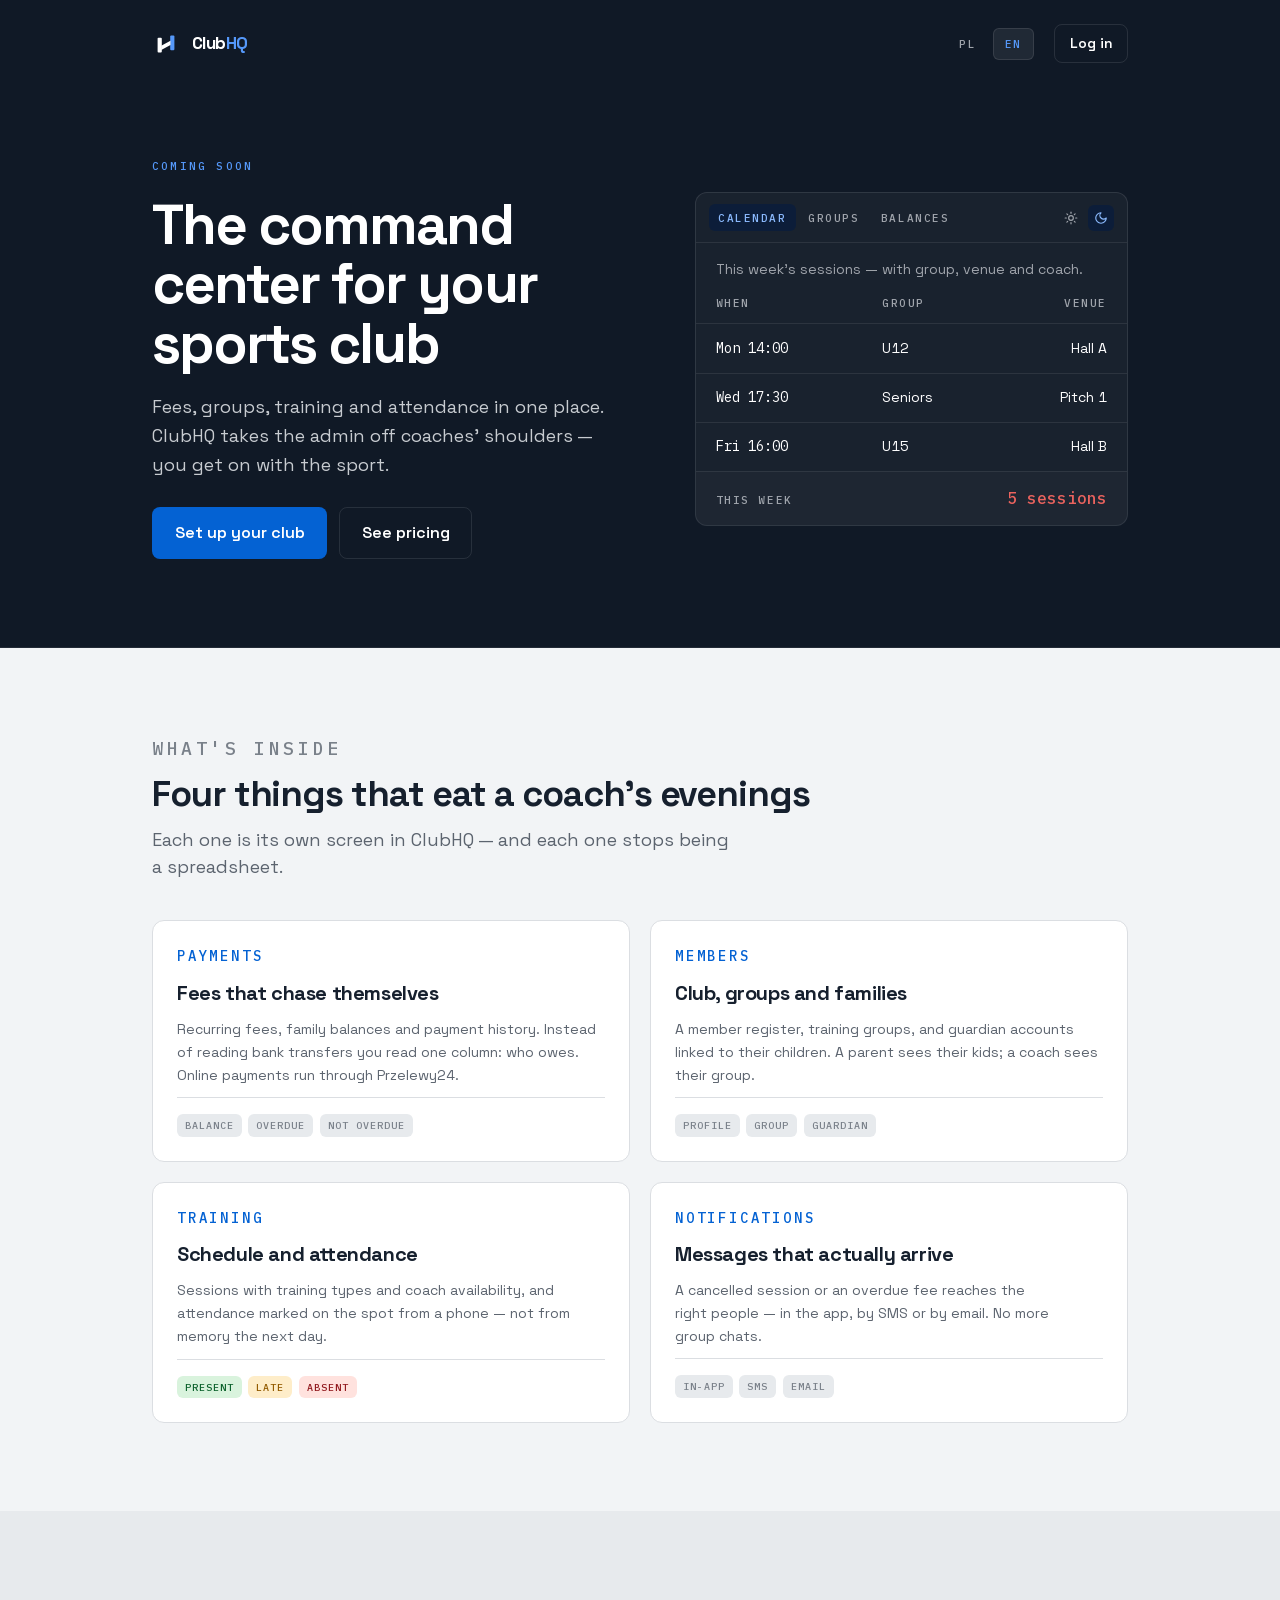
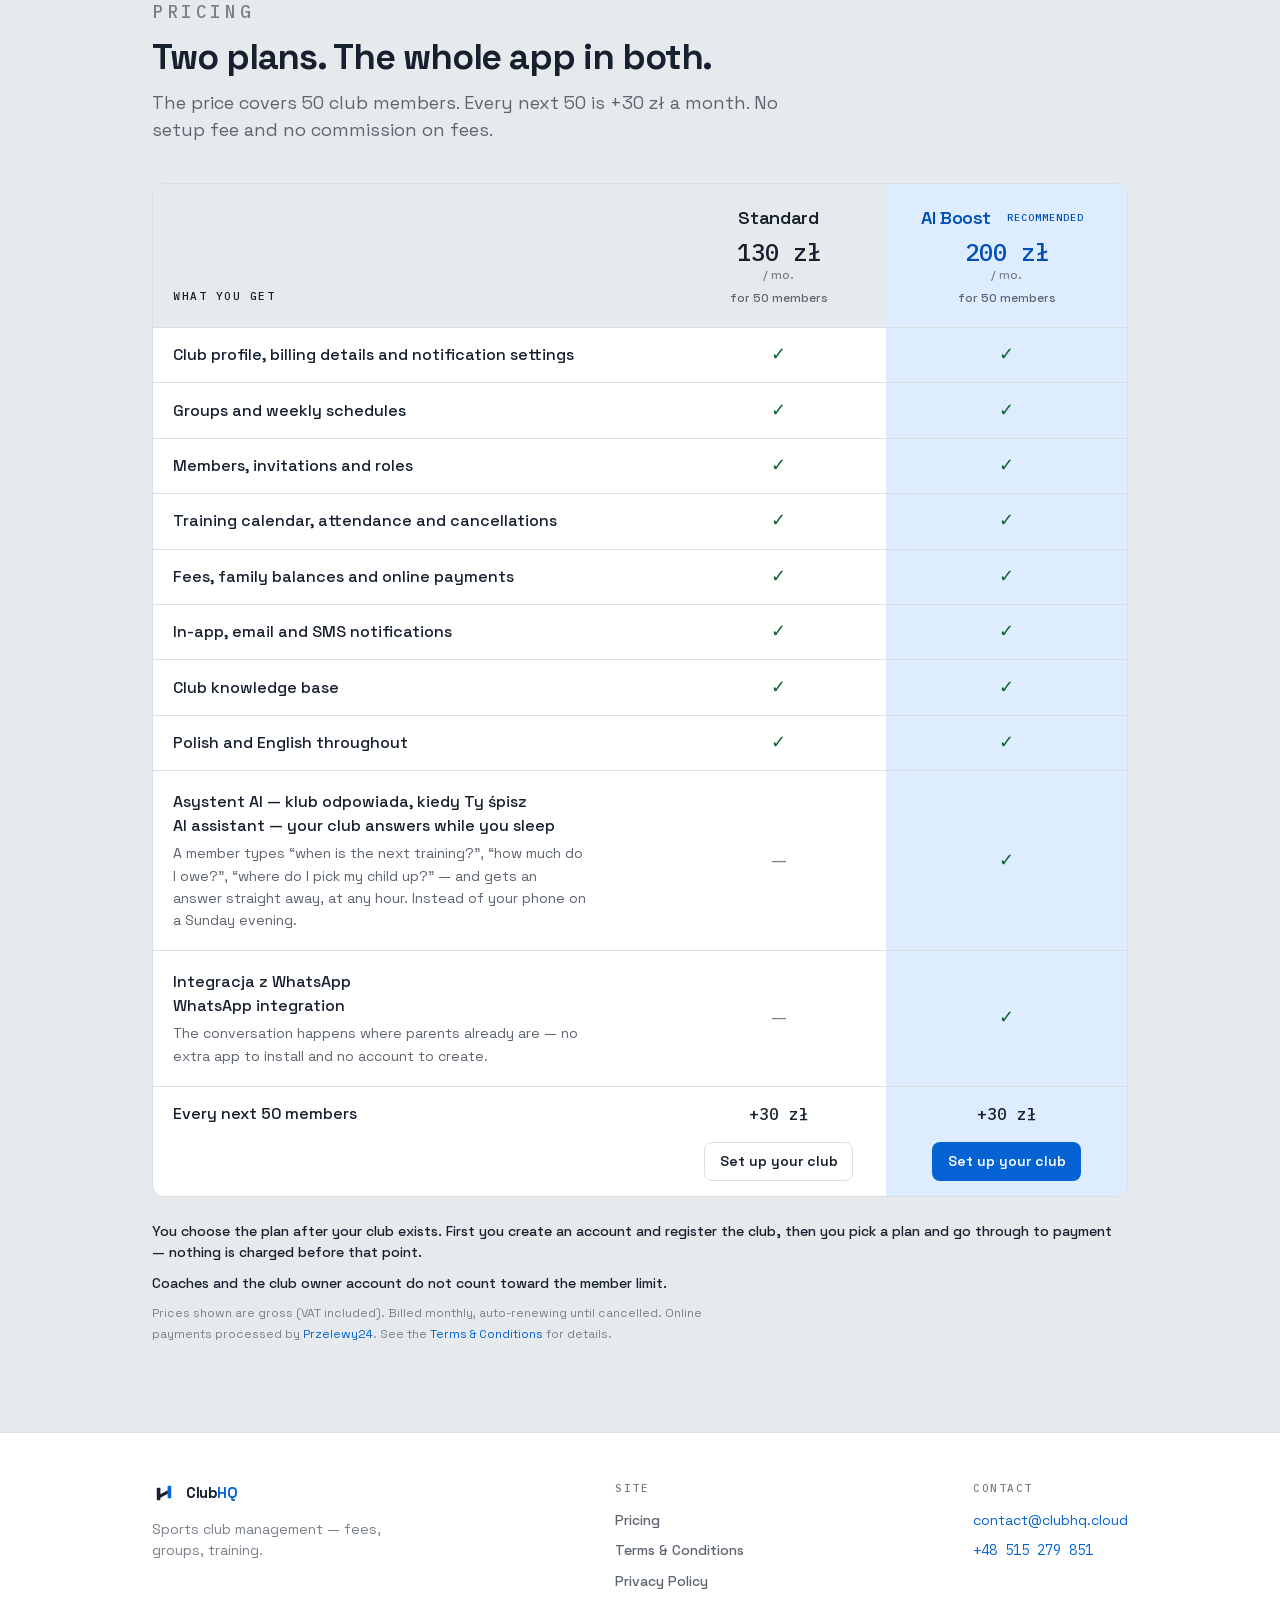
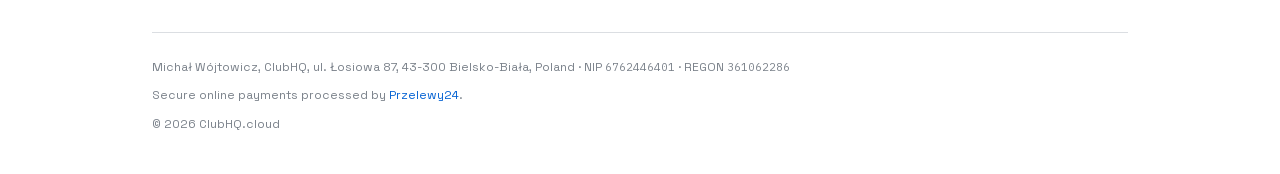
==== index.html @ 78bfb2a9 "Production release #2" ====
<!DOCTYPE html>
<html lang="pl">
<head>
    <meta charset="UTF-8">
    <meta name="viewport" content="width=device-width, initial-scale=1.0">
    <title>ClubHQ.cloud - Zarządzanie Klubem Sportowym | Sports Club Management</title>
    <meta name="description" content="Nowoczesna aplikacja do zarządzania klubem sportowym. Usprawnij komunikację, płatności i treningi w swoim klubie. Modern sports club management app.">
    <meta name="keywords" content="klub sportowy, zarządzanie, aplikacja dla klubów, sports club management, academy app, ClubHQ">
    <meta name="theme-color" content="#1a1d29">
    <link rel="icon" href="favicon.ico" type="image/x-icon">
    <link rel="preload" href="fonts/space-grotesk-300-700-latin.woff2" as="font" type="font/woff2" crossorigin>
    <link rel="preload" href="fonts/ibm-plex-mono-500-latin.woff2" as="font" type="font/woff2" crossorigin>
    <link rel="stylesheet" href="style.css">
    <script src="script.js" defer></script>
</head>
<body class="lang-pl">

    <!-- ===================== HERO (the one ink panel) ===================== -->
    <section class="hero">
        <div class="container">

            <div class="topbar">
                <a href="index.html" class="lockup tone-dark">
                    <svg viewBox="0 0 100 100" role="img" aria-label="ClubHQ">
                        <rect x="20" y="28" width="15" height="52" rx="3.5" fill="currentColor"/>
                        <rect x="65" y="20" width="15" height="52" rx="3.5" fill="var(--chq-mark-accent)"/>
                        <path d="M33 56.1 L66 38.5 L66 53.5 L33 71.1 Z" fill="currentColor"/>
                    </svg>
                    <span class="lockup-word">Club<span>HQ</span></span>
                </a>

                <div class="topbar-actions">
                    <div class="lang-switch">
                        <button type="button" class="lang-btn" id="btn-pl" aria-pressed="true">PL</button>
                        <button type="button" class="lang-btn" id="btn-en" aria-pressed="false">EN</button>
                    </div>

                    <a href="https://app.clubhq.cloud" class="btn btn-sm btn-ghost-dark" lang="pl">Zaloguj się</a>
                    <a href="https://app.clubhq.cloud" class="btn btn-sm btn-ghost-dark" lang="en">Log in</a>
                </div>
            </div>

            <div class="hero-grid">
                <div class="hero-copy">
                    <p class="eyebrow rise rise-1" lang="pl">Wkrótce dostępna</p>
                    <p class="eyebrow rise rise-1" lang="en">Coming soon</p>

                    <h1 class="rise rise-1" lang="pl">Centrum dowodzenia Twoim klubem sportowym</h1>
                    <h1 class="rise rise-1" lang="en">The command center for your sports club</h1>

                    <p class="lede rise rise-2" lang="pl">Składki, grupy, treningi i obecność w jednym miejscu. ClubHQ zdejmuje administrację z barków trenerów — Ty zajmujesz się sportem.</p>
                    <p class="lede rise rise-2" lang="en">Fees, groups, training and attendance in one place. ClubHQ takes the admin off coaches' shoulders — you get on with the sport.</p>

                    <div class="hero-actions rise rise-3">
                        <a href="https://app.clubhq.cloud" class="btn btn-primary" lang="pl">Załóż klub za darmo</a>
                        <a href="https://app.clubhq.cloud" class="btn btn-primary" lang="en">Set up your club</a>
                        <a href="#pricing" class="btn btn-ghost-dark" lang="pl">Zobacz cennik</a>
                        <a href="#pricing" class="btn btn-ghost-dark" lang="en">See pricing</a>
                    </div>
                </div>

                <div class="preview rise rise-3" id="preview" data-preview-theme="dark">
                    <div class="preview-head">
                        <div class="preview-tabs" role="tablist" id="preview-tabs">
                            <button type="button" role="tab" id="tab-calendar"
                                    aria-controls="panel-calendar" aria-selected="true">
                                <span lang="pl">Kalendarz</span><span lang="en">Calendar</span>
                            </button>
                            <button type="button" role="tab" id="tab-groups"
                                    aria-controls="panel-groups" aria-selected="false" tabindex="-1">
                                <span lang="pl">Grupy</span><span lang="en">Groups</span>
                            </button>
                            <button type="button" role="tab" id="tab-balances"
                                    aria-controls="panel-balances" aria-selected="false" tabindex="-1">
                                <span lang="pl">Salda</span><span lang="en">Balances</span>
                            </button>
                        </div>

                        <div class="preview-theme" role="group" id="preview-theme">
                            <button type="button" data-preview-set="light" aria-pressed="false"
                                    data-label-pl="Motyw jasny" data-label-en="Bright theme">
                                <svg viewBox="0 0 24 24" fill="none" stroke="currentColor" stroke-width="2"
                                     stroke-linecap="round" stroke-linejoin="round" aria-hidden="true">
                                    <circle cx="12" cy="12" r="4"/>
                                    <path d="M12 2v2"/><path d="M12 20v2"/>
                                    <path d="M2 12h2"/><path d="M20 12h2"/>
                                    <path d="m4.93 4.93 1.41 1.41"/><path d="m17.66 17.66 1.41 1.41"/>
                                    <path d="m6.34 17.66-1.41 1.41"/><path d="m19.07 4.93-1.41 1.41"/>
                                </svg>
                            </button>
                            <button type="button" data-preview-set="dark" aria-pressed="true"
                                    data-label-pl="Motyw ciemny" data-label-en="Dark theme">
                                <svg viewBox="0 0 24 24" fill="none" stroke="currentColor" stroke-width="2"
                                     stroke-linecap="round" stroke-linejoin="round" aria-hidden="true">
                                    <path d="M12 3a6 6 0 0 0 9 9 9 9 0 1 1-9-9Z"/>
                                </svg>
                            </button>
                        </div>
                    </div>

                    <!-- 1 — Calendar -->
                    <div class="preview-panel" role="tabpanel" id="panel-calendar" aria-labelledby="tab-calendar">
                        <p class="preview-note" lang="pl">Treningi w tym tygodniu — z grupą, salą i prowadzącym.</p>
                        <p class="preview-note" lang="en">This week's sessions — with group, venue and coach.</p>

                        <div class="preview-scroll">
                            <table>
                                <thead>
                                    <tr>
                                        <th class="col-label" lang="pl">Termin</th>
                                        <th class="col-label" lang="en">When</th>
                                        <th class="col-label" lang="pl">Grupa</th>
                                        <th class="col-label" lang="en">Group</th>
                                        <th class="col-label num" lang="pl">Miejsce</th>
                                        <th class="col-label num" lang="en">Venue</th>
                                    </tr>
                                </thead>
                                <tbody>
                                    <tr>
                                        <td class="data-num" lang="pl">pon 14:00</td>
                                        <td class="data-num" lang="en">Mon 14:00</td>
                                        <td>U12</td>
                                        <td class="num" lang="pl">Hala A</td>
                                        <td class="num" lang="en">Hall A</td>
                                    </tr>
                                    <tr>
                                        <td class="data-num" lang="pl">śr 17:30</td>
                                        <td class="data-num" lang="en">Wed 17:30</td>
                                        <td lang="pl">Seniorzy</td>
                                        <td lang="en">Seniors</td>
                                        <td class="num" lang="pl">Boisko 1</td>
                                        <td class="num" lang="en">Pitch 1</td>
                                    </tr>
                                    <tr>
                                        <td class="data-num" lang="pl">pt 16:00</td>
                                        <td class="data-num" lang="en">Fri 16:00</td>
                                        <td>U15</td>
                                        <td class="num" lang="pl">Hala B</td>
                                        <td class="num" lang="en">Hall B</td>
                                    </tr>
                                </tbody>
                            </table>
                        </div>

                        <div class="preview-foot">
                            <span class="col-label" lang="pl">W tym tygodniu</span>
                            <span class="col-label" lang="en">This week</span>
                            <span class="total data-num" lang="pl">5 treningów</span>
                            <span class="total data-num" lang="en">5 sessions</span>
                        </div>
                    </div>

                    <!-- 2 — Group confirmations -->
                    <div class="preview-panel" role="tabpanel" id="panel-groups" aria-labelledby="tab-groups" hidden>
                        <p class="preview-note" lang="pl">Kto potwierdził obecność na najbliższym treningu U12.</p>
                        <p class="preview-note" lang="en">Who has confirmed for the next U12 session.</p>

                        <div class="preview-scroll">
                            <table>
                                <thead>
                                    <tr>
                                        <th class="col-label" lang="pl">Członek</th>
                                        <th class="col-label" lang="en">Member</th>
                                        <th class="col-label" lang="pl">Grupa</th>
                                        <th class="col-label" lang="en">Group</th>
                                        <th class="col-label num" lang="pl">Obecność</th>
                                        <th class="col-label num" lang="en">Attending</th>
                                    </tr>
                                </thead>
                                <tbody>
                                    <tr>
                                        <td><span class="person"><span class="avatar" aria-hidden="true">MZ</span>Maja Zielińska</span></td>
                                        <td>U12</td>
                                        <td class="num">
                                            <span class="chip chip-paid" lang="pl">Potwierdzone</span>
                                            <span class="chip chip-paid" lang="en">Confirmed</span>
                                        </td>
                                    </tr>
                                    <tr>
                                        <td><span class="person"><span class="avatar" aria-hidden="true">PK</span>Piotr Kowalski</span></td>
                                        <td>U12</td>
                                        <td class="num">
                                            <span class="chip chip-paid" lang="pl">Potwierdzone</span>
                                            <span class="chip chip-paid" lang="en">Confirmed</span>
                                        </td>
                                    </tr>
                                    <tr>
                                        <td><span class="person"><span class="avatar" aria-hidden="true">TL</span>Tomasz Lewandowski</span></td>
                                        <td>U12</td>
                                        <td class="num">
                                            <span class="chip chip-due" lang="pl">Czeka</span>
                                            <span class="chip chip-due" lang="en">Pending</span>
                                        </td>
                                    </tr>
                                </tbody>
                            </table>
                        </div>

                        <div class="preview-foot">
                            <span class="col-label" lang="pl">Potwierdzeni</span>
                            <span class="col-label" lang="en">Confirmed</span>
                            <span class="total data-num" lang="pl">12 z 14</span>
                            <span class="total data-num" lang="en">12 of 14</span>
                        </div>
                    </div>

                    <!-- 3 — Balances -->
                    <div class="preview-panel" role="tabpanel" id="panel-balances" aria-labelledby="tab-balances" hidden>
                        <p class="preview-note" lang="pl">Kto i ile zalega — jedna kolumna zamiast historii przelewów.</p>
                        <p class="preview-note" lang="en">Who owes what — one column instead of a bank statement.</p>

                        <div class="preview-scroll">
                            <table>
                                <thead>
                                    <tr>
                                        <th class="col-label" lang="pl">Członek</th>
                                        <th class="col-label" lang="en">Member</th>
                                        <th class="col-label num" lang="pl">Saldo</th>
                                        <th class="col-label num" lang="en">Balance</th>
                                        <th class="col-label num" lang="pl">Status</th>
                                        <th class="col-label num" lang="en">Status</th>
                                    </tr>
                                </thead>
                                <tbody>
                                    <tr>
                                        <td><span class="person"><span class="avatar" aria-hidden="true">MZ</span>Maja Zielińska</span></td>
                                        <td class="num data-num amt-overdue">-60.00 PLN</td>
                                        <td class="num">
                                            <span class="chip chip-overdue" lang="pl">Zaległe <time data-day-offset="-14"></time></span>
                                            <span class="chip chip-overdue" lang="en">Overdue <time data-day-offset="-14"></time></span>
                                        </td>
                                    </tr>
                                    <tr>
                                        <td><span class="person"><span class="avatar" aria-hidden="true">PK</span>Piotr Kowalski</span></td>
                                        <td class="num data-num amt-zero">0.00 PLN</td>
                                        <td class="num">
                                            <span class="chip chip-paid" lang="pl">Opłacone</span>
                                            <span class="chip chip-paid" lang="en">Paid</span>
                                        </td>
                                    </tr>
                                    <tr>
                                        <td><span class="person"><span class="avatar" aria-hidden="true">TL</span>Tomasz Lewandowski</span></td>
                                        <td class="num data-num amt-due">-150.00 PLN</td>
                                        <td class="num">
                                            <span class="chip chip-due" lang="pl">Termin <time data-day-offset="0"></time></span>
                                            <span class="chip chip-due" lang="en">Due <time data-day-offset="0"></time></span>
                                        </td>
                                    </tr>
                                </tbody>
                            </table>
                        </div>

                        <div class="preview-foot">
                            <span class="col-label" lang="pl">Suma zaległości</span>
                            <span class="col-label" lang="en">Total outstanding</span>
                            <span class="total data-num">-210.00 PLN</span>
                        </div>
                    </div>
                </div>
            </div>

        </div>
    </section>

    <main>
        <!-- ===================== FEATURES ===================== -->
        <section class="section" id="features">
            <div class="container">
                <div class="section-head">
                    <p class="eyebrow" lang="pl">Co jest w środku</p>
                    <p class="eyebrow" lang="en">What's inside</p>
                    <h2 lang="pl">Cztery rzeczy, na które trenerzy tracą wieczory</h2>
                    <h2 lang="en">Four things that eat a coach's evenings</h2>
                    <p lang="pl">Każda z nich jest w ClubHQ osobnym ekranem — i każda przestaje być arkuszem kalkulacyjnym.</p>
                    <p lang="en">Each one is its own screen in ClubHQ — and each one stops being a spreadsheet.</p>
                </div>

                <div class="card-grid">
                    <div class="card">
                        <p class="eyebrow" lang="pl">Płatności</p>
                        <p class="eyebrow" lang="en">Payments</p>
                        <h3 lang="pl">Składki, które same się pilnują</h3>
                        <h3 lang="en">Fees that chase themselves</h3>
                        <p lang="pl">Cykliczne składki, salda rodzin i historia wpłat. Zamiast przeglądać przelewy, patrzysz na jedną kolumnę: kto zalega. Płatności online obsługuje Przelewy24.</p>
                        <p lang="en">Recurring fees, family balances and payment history. Instead of reading bank transfers you read one column: who owes. Online payments run through Przelewy24.</p>
                        <div class="card-fields">
                            <span class="field" lang="pl">Saldo</span><span class="field" lang="en">Balance</span>
                            <span class="field" lang="pl">Zaległe</span><span class="field" lang="en">Overdue</span>
                            <span class="field" lang="pl">Bieżące</span><span class="field" lang="en">Not overdue</span>
                        </div>
                    </div>

                    <div class="card">
                        <p class="eyebrow" lang="pl">Członkowie</p>
                        <p class="eyebrow" lang="en">Members</p>
                        <h3 lang="pl">Klub, grupy i rodziny</h3>
                        <h3 lang="en">Club, groups and families</h3>
                        <p lang="pl">Kartoteka członków, grupy treningowe i konta opiekunów powiązane z dziećmi. Rodzic widzi swoje dzieci, trener widzi swoją grupę.</p>
                        <p lang="en">A member register, training groups, and guardian accounts linked to their children. A parent sees their kids; a coach sees their group.</p>
                        <div class="card-fields">
                            <span class="field" lang="pl">Profil</span><span class="field" lang="en">Profile</span>
                            <span class="field" lang="pl">Grupa</span><span class="field" lang="en">Group</span>
                            <span class="field" lang="pl">Opiekun</span><span class="field" lang="en">Guardian</span>
                        </div>
                    </div>

                    <div class="card">
                        <p class="eyebrow" lang="pl">Treningi</p>
                        <p class="eyebrow" lang="en">Training</p>
                        <h3 lang="pl">Terminarz i obecność</h3>
                        <h3 lang="en">Schedule and attendance</h3>
                        <p lang="pl">Treningi z typami zajęć i dostępnością trenerów, a obecność odbijasz na miejscu, z telefonu — nie z pamięci następnego dnia.</p>
                        <p lang="en">Sessions with training types and coach availability, and attendance marked on the spot from a phone — not from memory the next day.</p>
                        <div class="card-fields">
                            <span class="chip chip-success" lang="pl">Obecny</span><span class="chip chip-success" lang="en">Present</span>
                            <span class="chip chip-warning" lang="pl">Spóźniony</span><span class="chip chip-warning" lang="en">Late</span>
                            <span class="chip chip-danger" lang="pl">Nieobecny</span><span class="chip chip-danger" lang="en">Absent</span>
                        </div>
                    </div>

                    <div class="card">
                        <p class="eyebrow" lang="pl">Powiadomienia</p>
                        <p class="eyebrow" lang="en">Notifications</p>
                        <h3 lang="pl">Wiadomości, które docierają</h3>
                        <h3 lang="en">Messages that actually arrive</h3>
                        <p lang="pl">Odwołany trening albo zaległa składka trafia do właściwych osób — w aplikacji, SMS-em lub e-mailem. Bez grup na komunikatorach.</p>
                        <p lang="en">A cancelled session or an overdue fee reaches the right people — in the app, by SMS or by email. No more group chats.</p>
                        <div class="card-fields">
                            <span class="field" lang="pl">Aplikacja</span><span class="field" lang="en">In-app</span>
                            <span class="field">SMS</span>
                            <span class="field" lang="pl">E-mail</span><span class="field" lang="en">Email</span>
                        </div>
                    </div>
                </div>
            </div>
        </section>

        <!-- ===================== PRICING ===================== -->
        <section class="section section-inset" id="pricing">
            <div class="container">
                <div class="section-head">
                    <p class="eyebrow" lang="pl">Cennik</p>
                    <p class="eyebrow" lang="en">Pricing</p>
                    <h2 lang="pl">Dwa plany. Komplet funkcji w obu.</h2>
                    <h2 lang="en">Two plans. The whole app in both.</h2>
                    <p lang="pl">Cena obejmuje 50 członków klubu. Każde kolejne 50 to +30 zł miesięcznie. Bez opłat wdrożeniowych i bez prowizji od składek.</p>
                    <p lang="en">The price covers 50 club members. Every next 50 is +30 zł a month. No setup fee and no commission on fees.</p>
                </div>

                <div class="price-wrap">
                    <div class="price-scroll">
                        <table class="plan-table">
                            <caption class="sr-only">
                                <span lang="pl">Porównanie planów Standard i AI Boost</span>
                                <span lang="en">Comparison of the Standard and AI Boost plans</span>
                            </caption>
                            <thead>
                                <tr>
                                    <th scope="col">
                                        <span class="col-label" lang="pl">Co dostajesz</span>
                                        <span class="col-label" lang="en">What you get</span>
                                    </th>
                                    <th scope="col" class="plan-col">
                                        <span class="plan-name">Standard</span>
                                        <span class="amount data-num">130 zł</span>
                                        <span class="per" lang="pl">/ mies.</span>
                                        <span class="per" lang="en">/ mo.</span>
                                        <span class="plan-for" lang="pl">za 50 członków</span>
                                        <span class="plan-for" lang="en">for 50 members</span>
                                    </th>
                                    <th scope="col" class="plan-col featured">
                                        <span class="plan-name">AI Boost
                                            <span class="chip chip-accent" lang="pl">Polecany</span>
                                            <span class="chip chip-accent" lang="en">Recommended</span>
                                        </span>
                                        <span class="amount data-num">200 zł</span>
                                        <span class="per" lang="pl">/ mies.</span>
                                        <span class="per" lang="en">/ mo.</span>
                                        <span class="plan-for" lang="pl">za 50 członków</span>
                                        <span class="plan-for" lang="en">for 50 members</span>
                                    </th>
                                </tr>
                            </thead>

                            <tbody>
                                <tr>
                                    <th scope="row" lang="pl">Profil klubu, dane do rozliczeń i powiadomienia</th>
                                    <th scope="row" lang="en">Club profile, billing details and notification settings</th>
                                    <td class="mark"><span class="tick" aria-hidden="true">✓</span><span class="sr-only" lang="pl">W planie Standard</span><span class="sr-only" lang="en">In Standard</span></td>
                                    <td class="mark featured"><span class="tick" aria-hidden="true">✓</span><span class="sr-only" lang="pl">W planie AI Boost</span><span class="sr-only" lang="en">In AI Boost</span></td>
                                </tr>
                                <tr>
                                    <th scope="row" lang="pl">Grupy i tygodniowy harmonogram</th>
                                    <th scope="row" lang="en">Groups and weekly schedules</th>
                                    <td class="mark"><span class="tick" aria-hidden="true">✓</span><span class="sr-only" lang="pl">W planie Standard</span><span class="sr-only" lang="en">In Standard</span></td>
                                    <td class="mark featured"><span class="tick" aria-hidden="true">✓</span><span class="sr-only" lang="pl">W planie AI Boost</span><span class="sr-only" lang="en">In AI Boost</span></td>
                                </tr>
                                <tr>
                                    <th scope="row" lang="pl">Członkowie, zaproszenia i role</th>
                                    <th scope="row" lang="en">Members, invitations and roles</th>
                                    <td class="mark"><span class="tick" aria-hidden="true">✓</span><span class="sr-only" lang="pl">W planie Standard</span><span class="sr-only" lang="en">In Standard</span></td>
                                    <td class="mark featured"><span class="tick" aria-hidden="true">✓</span><span class="sr-only" lang="pl">W planie AI Boost</span><span class="sr-only" lang="en">In AI Boost</span></td>
                                </tr>
                                <tr>
                                    <th scope="row" lang="pl">Kalendarz treningów, obecności i odwołania</th>
                                    <th scope="row" lang="en">Training calendar, attendance and cancellations</th>
                                    <td class="mark"><span class="tick" aria-hidden="true">✓</span><span class="sr-only" lang="pl">W planie Standard</span><span class="sr-only" lang="en">In Standard</span></td>
                                    <td class="mark featured"><span class="tick" aria-hidden="true">✓</span><span class="sr-only" lang="pl">W planie AI Boost</span><span class="sr-only" lang="en">In AI Boost</span></td>
                                </tr>
                                <tr>
                                    <th scope="row" lang="pl">Składki, salda rodzin i płatności online</th>
                                    <th scope="row" lang="en">Fees, family balances and online payments</th>
                                    <td class="mark"><span class="tick" aria-hidden="true">✓</span><span class="sr-only" lang="pl">W planie Standard</span><span class="sr-only" lang="en">In Standard</span></td>
                                    <td class="mark featured"><span class="tick" aria-hidden="true">✓</span><span class="sr-only" lang="pl">W planie AI Boost</span><span class="sr-only" lang="en">In AI Boost</span></td>
                                </tr>
                                <tr>
                                    <th scope="row" lang="pl">Powiadomienia w aplikacji, e-mailem i SMS-em</th>
                                    <th scope="row" lang="en">In-app, email and SMS notifications</th>
                                    <td class="mark"><span class="tick" aria-hidden="true">✓</span><span class="sr-only" lang="pl">W planie Standard</span><span class="sr-only" lang="en">In Standard</span></td>
                                    <td class="mark featured"><span class="tick" aria-hidden="true">✓</span><span class="sr-only" lang="pl">W planie AI Boost</span><span class="sr-only" lang="en">In AI Boost</span></td>
                                </tr>
                                <tr>
                                    <th scope="row" lang="pl">Baza wiedzy klubu</th>
                                    <th scope="row" lang="en">Club knowledge base</th>
                                    <td class="mark"><span class="tick" aria-hidden="true">✓</span><span class="sr-only" lang="pl">W planie Standard</span><span class="sr-only" lang="en">In Standard</span></td>
                                    <td class="mark featured"><span class="tick" aria-hidden="true">✓</span><span class="sr-only" lang="pl">W planie AI Boost</span><span class="sr-only" lang="en">In AI Boost</span></td>
                                </tr>
                                <tr>
                                    <th scope="row" lang="pl">Aplikacja po polsku i po angielsku</th>
                                    <th scope="row" lang="en">Polish and English throughout</th>
                                    <td class="mark"><span class="tick" aria-hidden="true">✓</span><span class="sr-only" lang="pl">W planie Standard</span><span class="sr-only" lang="en">In Standard</span></td>
                                    <td class="mark featured"><span class="tick" aria-hidden="true">✓</span><span class="sr-only" lang="pl">W planie AI Boost</span><span class="sr-only" lang="en">In AI Boost</span></td>
                                </tr>

                                <tr class="row-new">
                                    <th scope="row">
                                        <span lang="pl">Asystent AI — klub odpowiada, kiedy Ty śpisz
                                            <span class="row-note" lang="pl">Członek pisze na czacie „kiedy następny trening?”, „ile zalegam?”, „gdzie odbieram dziecko?” — i dostaje odpowiedź od razu, o każdej porze. Zamiast Twojego telefonu w niedzielę wieczorem.</span>
                                        </span>
                                        <span lang="en">AI assistant — your club answers while you sleep
                                            <span class="row-note" lang="en">A member types “when is the next training?”, “how much do I owe?”, “where do I pick my child up?” — and gets an answer straight away, at any hour. Instead of your phone on a Sunday evening.</span>
                                        </span>
                                    </th>
                                    <td class="mark"><span class="dash" aria-hidden="true">—</span><span class="sr-only" lang="pl">Niedostępne w planie Standard</span><span class="sr-only" lang="en">Not in Standard</span></td>
                                    <td class="mark featured"><span class="tick" aria-hidden="true">✓</span><span class="sr-only" lang="pl">W planie AI Boost</span><span class="sr-only" lang="en">In AI Boost</span></td>
                                </tr>
                                <tr class="row-new">
                                    <th scope="row">
                                        <span lang="pl">Integracja z WhatsApp
                                            <span class="row-note" lang="pl">Rozmowa toczy się tam, gdzie rodzice już piszą — nie trzeba instalować kolejnej aplikacji ani zakładać konta.</span>
                                        </span>
                                        <span lang="en">WhatsApp integration
                                            <span class="row-note" lang="en">The conversation happens where parents already are — no extra app to install and no account to create.</span>
                                        </span>
                                    </th>
                                    <td class="mark"><span class="dash" aria-hidden="true">—</span><span class="sr-only" lang="pl">Niedostępne w planie Standard</span><span class="sr-only" lang="en">Not in Standard</span></td>
                                    <td class="mark featured"><span class="tick" aria-hidden="true">✓</span><span class="sr-only" lang="pl">W planie AI Boost</span><span class="sr-only" lang="en">In AI Boost</span></td>
                                </tr>
                            </tbody>

                            <tfoot>
                                <tr>
                                    <th scope="row" lang="pl">Każde kolejne 50 członków</th>
                                    <th scope="row" lang="en">Every next 50 members</th>
                                    <td class="mark"><span class="amount data-num">+30 zł</span></td>
                                    <td class="mark featured"><span class="amount data-num">+30 zł</span></td>
                                </tr>
                                <tr class="cta-row">
                                    <th scope="row"></th>
                                    <td class="mark">
                                        <a href="https://app.clubhq.cloud" class="btn btn-sm btn-ghost" lang="pl">Załóż klub</a>
                                        <a href="https://app.clubhq.cloud" class="btn btn-sm btn-ghost" lang="en">Set up your club</a>
                                    </td>
                                    <td class="mark featured">
                                        <a href="https://app.clubhq.cloud" class="btn btn-sm btn-primary" lang="pl">Załóż klub</a>
                                        <a href="https://app.clubhq.cloud" class="btn btn-sm btn-primary" lang="en">Set up your club</a>
                                    </td>
                                </tr>
                            </tfoot>
                        </table>
                    </div>
                </div>

                <div class="price-notes">
                    <p class="note" lang="pl">Plan wybierasz po założeniu klubu. Najpierw zakładasz konto i rejestrujesz klub, a dopiero potem wskazujesz plan i przechodzisz do płatności — do tego momentu nic nie płacisz.</p>
                    <p class="note" lang="en">You choose the plan after your club exists. First you create an account and register the club, then you pick a plan and go through to payment — nothing is charged before that point.</p>
                    <p class="note" lang="pl">Trenerzy oraz konto właściciela klubu nie wliczają się do limitu członków.</p>
                    <p class="note" lang="en">Coaches and the club owner account do not count toward the member limit.</p>
                    <p class="fine" lang="pl">Podane ceny są cenami brutto (zawierają VAT). Płatność miesięczna, rozliczana automatycznie do momentu rezygnacji. Płatności online obsługuje <a href="https://www.przelewy24.pl" target="_blank" rel="noopener">Przelewy24</a>. Szczegóły w <a href="regulamin.html">Regulaminie</a>.</p>
                    <p class="fine" lang="en">Prices shown are gross (VAT included). Billed monthly, auto-renewing until cancelled. Online payments processed by <a href="https://www.przelewy24.pl" target="_blank" rel="noopener">Przelewy24</a>. See the <a href="terms-and-conditions.html">Terms &amp; Conditions</a> for details.</p>
                </div>
            </div>
        </section>

    </main>

    <!-- ===================== FOOTER ===================== -->
    <footer>
        <div class="container">
            <div class="footer-grid">
                <div class="footer-brand">
                    <span class="lockup tone-auto">
                        <svg viewBox="0 0 100 100" role="img" aria-label="ClubHQ">
                            <rect x="20" y="28" width="15" height="52" rx="3.5" fill="currentColor"/>
                            <rect x="65" y="20" width="15" height="52" rx="3.5" fill="var(--chq-mark-accent)"/>
                            <path d="M33 56.1 L66 38.5 L66 53.5 L33 71.1 Z" fill="currentColor"/>
                        </svg>
                        <span class="lockup-word">Club<span>HQ</span></span>
                    </span>
                    <p class="footer-tagline" lang="pl">Zarządzanie klubem sportowym — składki, grupy, treningi.</p>
                    <p class="footer-tagline" lang="en">Sports club management — fees, groups, training.</p>
                </div>

                <nav class="footer-nav">
                    <p class="col-label" lang="pl">Serwis</p>
                    <p class="col-label" lang="en">Site</p>
                    <a href="#pricing" lang="pl">Cennik</a>
                    <a href="#pricing" lang="en">Pricing</a>
                    <a href="regulamin.html" lang="pl">Regulamin</a>
                    <a href="terms-and-conditions.html" lang="en">Terms &amp; Conditions</a>
                    <a href="polityka-prywatnosci.html" lang="pl">Polityka Prywatności</a>
                    <a href="privacy-policy.html" lang="en">Privacy Policy</a>
                </nav>

                <div class="footer-contact">
                    <p class="col-label" lang="pl">Kontakt</p>
                    <p class="col-label" lang="en">Contact</p>
                    <a href="mailto:kontakt@clubhq.cloud" lang="pl">kontakt@clubhq.cloud</a>
                    <a href="mailto:contact@clubhq.cloud" lang="en">contact@clubhq.cloud</a>
                    <a class="data-num" href="tel:+48515279851">+48 515 279 851</a>
                </div>
            </div>

            <div class="footer-legal">
                <p lang="pl">Michał Wójtowicz, ClubHQ, ul. Łosiowa 87, 43-300 Bielsko-Biała &middot; NIP <span class="data-num">6762446401</span> &middot; REGON <span class="data-num">361062286</span></p>
                <p lang="en">Michał Wójtowicz, ClubHQ, ul. Łosiowa 87, 43-300 Bielsko-Biała, Poland &middot; NIP <span class="data-num">6762446401</span> &middot; REGON <span class="data-num">361062286</span></p>
                <p lang="pl">Bezpieczne płatności online obsługuje <a href="https://www.przelewy24.pl" target="_blank" rel="noopener">Przelewy24</a>.</p>
                <p lang="en">Secure online payments processed by <a href="https://www.przelewy24.pl" target="_blank" rel="noopener">Przelewy24</a>.</p>
                <p>&copy; 2026 ClubHQ.cloud</p>
            </div>
        </div>
    </footer>

</body>
</html>
---- style.css ----
/* ===========================================================================
   ClubHQ.cloud — built on the ClubHQ application's design system.

   Every colour below is copied from the app's own tokens
   (AppFrontend/ds-bundle/tokens/colors.css). Nothing here is invented: the
   accent is the logo's offset stem, the neutrals are the cool hue-258 ramp,
   and the status hues sit in the same lightness/chroma band with only the
   hue changing.

   The system's rule for type is that it splits by what the reader *does*
   with it: Space Grotesk for everything read as language, IBM Plex Mono for
   everything compared — amounts, dates, IDs, phone numbers, column headers.

   Surfaces are flat: a hairline border, rounded-xl, no shadow. Elevation
   (shadow-lg) is reserved for things that overlap.
   =========================================================================== */

/* --- Brand webfonts, self-hosted -------------------------------------------
   Vendored from the app (frontend/src/assets/fonts) so the site has no
   third-party runtime dependency and no FOUT from a cross-origin round trip.
   Both are SIL Open Font License 1.1 — see fonts/OFL-*.txt.

   Subsets: latin + latin-ext. latin-ext is required, not optional: the Polish
   copy needs ą ć ę ł ń ó ś ź ż. */

@font-face {
    font-family: 'Space Grotesk';
    font-style: normal;
    font-weight: 300 700;
    font-display: swap;
    src: url('fonts/space-grotesk-300-700-latin-ext.woff2') format('woff2');
    unicode-range: U+0100-02BA, U+02BD-02C5, U+02C7-02CC, U+02CE-02D7, U+02DD-02FF, U+0304, U+0308, U+0329, U+1D00-1DBF, U+1E00-1E9F, U+1EF2-1EFF, U+2020, U+20A0-20AB, U+20AD-20C0, U+2113, U+2C60-2C7F, U+A720-A7FF;
}
@font-face {
    font-family: 'Space Grotesk';
    font-style: normal;
    font-weight: 300 700;
    font-display: swap;
    src: url('fonts/space-grotesk-300-700-latin.woff2') format('woff2');
    unicode-range: U+0000-00FF, U+0131, U+0152-0153, U+02BB-02BC, U+02C6, U+02DA, U+02DC, U+0304, U+0308, U+0329, U+2000-206F, U+20AC, U+2122, U+2191, U+2193, U+2212, U+2215, U+FEFF, U+FFFD;
}
@font-face {
    font-family: 'IBM Plex Mono';
    font-style: normal;
    font-weight: 400;
    font-display: swap;
    src: url('fonts/ibm-plex-mono-400-latin-ext.woff2') format('woff2');
    unicode-range: U+0100-02BA, U+02BD-02C5, U+02C7-02CC, U+02CE-02D7, U+02DD-02FF, U+0304, U+0308, U+0329, U+1D00-1DBF, U+1E00-1E9F, U+1EF2-1EFF, U+2020, U+20A0-20AB, U+20AD-20C0, U+2113, U+2C60-2C7F, U+A720-A7FF;
}
@font-face {
    font-family: 'IBM Plex Mono';
    font-style: normal;
    font-weight: 400;
    font-display: swap;
    src: url('fonts/ibm-plex-mono-400-latin.woff2') format('woff2');
    unicode-range: U+0000-00FF, U+0131, U+0152-0153, U+02BB-02BC, U+02C6, U+02DA, U+02DC, U+0304, U+0308, U+0329, U+2000-206F, U+20AC, U+2122, U+2191, U+2193, U+2212, U+2215, U+FEFF, U+FFFD;
}
@font-face {
    font-family: 'IBM Plex Mono';
    font-style: normal;
    font-weight: 500;
    font-display: swap;
    src: url('fonts/ibm-plex-mono-500-latin-ext.woff2') format('woff2');
    unicode-range: U+0100-02BA, U+02BD-02C5, U+02C7-02CC, U+02CE-02D7, U+02DD-02FF, U+0304, U+0308, U+0329, U+1D00-1DBF, U+1E00-1E9F, U+1EF2-1EFF, U+2020, U+20A0-20AB, U+20AD-20C0, U+2113, U+2C60-2C7F, U+A720-A7FF;
}
@font-face {
    font-family: 'IBM Plex Mono';
    font-style: normal;
    font-weight: 500;
    font-display: swap;
    src: url('fonts/ibm-plex-mono-500-latin.woff2') format('woff2');
    unicode-range: U+0000-00FF, U+0131, U+0152-0153, U+02BB-02BC, U+02C6, U+02DA, U+02DC, U+0304, U+0308, U+0329, U+2000-206F, U+20AC, U+2122, U+2191, U+2193, U+2212, U+2215, U+FEFF, U+FFFD;
}

/* ===========================================================================
   Tokens
   =========================================================================== */

:root {
    /* --- brand ramps, from the app's tokens/colors.css --------------------- */
    --color-slate-50:  oklch(96.5% .004 258);
    --color-slate-100: oklch(93.5% .005 258);
    --color-slate-200: oklch(90%   .006 258);
    --color-slate-300: oklch(84%   .008 258);
    --color-slate-400: oklch(72%   .012 258);
    --color-slate-500: oklch(60%   .016 258);
    --color-slate-600: oklch(50%   .02  258);
    --color-slate-700: oklch(38%   .024 258);
    --color-slate-800: oklch(30%   .028 258);
    --color-slate-900: oklch(24%   .03  258);
    --color-slate-950: oklch(19%   .03  258);

    --color-indigo-50:  oklch(97.5% .012 258);
    --color-indigo-100: oklch(94%   .032 258);
    --color-indigo-200: oklch(88%   .062 258);
    --color-indigo-300: oklch(78%   .11  258);
    --color-indigo-400: oklch(72%   .15  258);
    --color-indigo-600: oklch(52%   .19  258);
    --color-indigo-700: oklch(45%   .18  258);
    --color-indigo-800: oklch(38%   .16  258);
    --color-indigo-950: oklch(24%   .08  258);

    --color-green-100: oklch(94% .04  150);
    --color-green-400: oklch(69% .14  150);
    --color-green-700: oklch(44% .115 150);
    --color-green-950: oklch(24% .05  150);

    --color-amber-100: oklch(95% .05  85);
    --color-amber-400: oklch(76% .14  76);
    --color-amber-700: oklch(52% .13  75);
    --color-amber-950: oklch(27% .06  75);

    --color-red-100: oklch(94% .04  25);
    --color-red-400: oklch(67% .17  25);
    --color-red-600: oklch(50% .18  25);
    --color-red-700: oklch(43% .155 25);
    --color-red-950: oklch(24% .07  25);

    --color-ink:            oklch(24% .03 258);
    --color-accent:         oklch(52% .19 258);
    --color-accent-on-dark: oklch(68% .16 258);
    --surface-inverse:      oklch(21% .03 258);

    /* --- type ------------------------------------------------------------- */
    --font-sans: 'Space Grotesk', ui-sans-serif, system-ui, -apple-system, sans-serif;
    --font-mono: 'IBM Plex Mono', ui-monospace, 'SFMono-Regular', Menlo, monospace;

    --text-xs:   .75rem;
    --text-sm:   .875rem;
    --text-base: 1rem;
    --text-lg:   1.125rem;
    --text-xl:   1.25rem;
    --text-2xl:  1.5rem;
    --text-3xl:  1.875rem;
    --text-4xl:  2.25rem;

    /* The app's scale stops at 4xl because product screens never need display
       type. A landing page does, so it is extended upward on the same ratio —
       and obeys the system's own rule that the bigger a heading gets, the
       tighter it tracks. */
    --text-display: clamp(2.25rem, 1.15rem + 4.4vw, 3.5rem);
    --text-section: clamp(1.875rem, 1.55rem + 1.1vw, 2.25rem);

    /* --- shape, motion, measure ------------------------------------------- */
    --radius-md: .375rem;
    --radius-lg: .5rem;
    --radius-xl: .75rem;

    --ease-brand: cubic-bezier(.2, .7, .2, 1);
    --dur-color: 120ms;   /* colour / hover   */
    --dur-ui:    180ms;   /* switch / tab     */
    --dur-panel: 260ms;   /* dialog / toast   */

    --container:       64rem;   /* --container-5xl */
    --container-prose: 48rem;   /* --container-3xl, for legal pages */

    /* Shadows are cool and tight — ink at 5–12% alpha, never black. */
    --shadow-lg: 0 4px 8px oklch(24% .03 258 / .06), 0 20px 44px oklch(24% .03 258 / .12);

    /* --- semantic roles, named as the design system names them ------------ */
    --surface-page:   var(--color-slate-50);
    --surface-card:   #fff;
    --surface-inset:  var(--color-slate-100);
    --surface-hero:   var(--surface-inverse);
    --border-subtle:  var(--color-slate-200);
    --border-default: var(--color-slate-300);
    --text-primary:   var(--color-slate-900);
    --text-secondary: var(--color-slate-600);
    --text-tertiary:  var(--color-slate-500);
    --accent-text:    var(--color-accent);
    --accent-soft-bg: var(--color-indigo-100);
    --accent-soft-fg: var(--color-indigo-700);

    --action-primary:        var(--color-indigo-600);
    --action-primary-hover:  var(--color-indigo-700);
    --action-primary-active: var(--color-indigo-800);

    --success-bg: var(--color-green-100); --success-fg: var(--color-green-700);
    --warning-bg: var(--color-amber-100); --warning-fg: var(--color-amber-700);
    --danger-bg:  var(--color-red-100);   --danger-fg:  var(--color-red-700);
}

/* Dark theme. The app pairs every light class with a `dark:` variant, so the
   site does too. Not an inversion: the ink hero lifts to slate-900 so it still
   reads as a panel above a slate-950 page, and accent text moves to
   --accent-on-dark, which is exactly what that token exists for.

   Driven by the OS preference. The [data-theme] blocks below let a theme
   toggle override it later — matching the app's own ThemeSwitcher — without
   touching any of the styling above. */
@media (prefers-color-scheme: dark) {
    :root {
        --surface-page:   var(--color-slate-950);
        --surface-card:   var(--color-slate-900);
        --surface-inset:  var(--color-slate-800);
        --surface-hero:   var(--color-slate-900);
        --border-subtle:  var(--color-slate-800);
        --border-default: var(--color-slate-700);
        --text-primary:   var(--color-slate-100);
        --text-secondary: var(--color-slate-300);
        --text-tertiary:  var(--color-slate-400);
        --accent-text:    var(--color-accent-on-dark);
        --accent-soft-bg: var(--color-indigo-950);
        --accent-soft-fg: var(--color-indigo-400);
        --success-bg: var(--color-green-950); --success-fg: var(--color-green-400);
        --warning-bg: var(--color-amber-950); --warning-fg: var(--color-amber-400);
        --danger-bg:  var(--color-red-950);   --danger-fg:  var(--color-red-400);
    }
}

:root[data-theme="dark"] {
    --surface-page:   var(--color-slate-950);
    --surface-card:   var(--color-slate-900);
    --surface-inset:  var(--color-slate-800);
    --surface-hero:   var(--color-slate-900);
    --border-subtle:  var(--color-slate-800);
    --border-default: var(--color-slate-700);
    --text-primary:   var(--color-slate-100);
    --text-secondary: var(--color-slate-300);
    --text-tertiary:  var(--color-slate-400);
    --accent-text:    var(--color-accent-on-dark);
    --accent-soft-bg: var(--color-indigo-950);
    --accent-soft-fg: var(--color-indigo-400);
    --success-bg: var(--color-green-950); --success-fg: var(--color-green-400);
    --warning-bg: var(--color-amber-950); --warning-fg: var(--color-amber-400);
    --danger-bg:  var(--color-red-950);   --danger-fg:  var(--color-red-400);
}

:root[data-theme="light"] {
    --surface-page:   var(--color-slate-50);
    --surface-card:   #fff;
    --surface-inset:  var(--color-slate-100);
    --surface-hero:   var(--surface-inverse);
    --border-subtle:  var(--color-slate-200);
    --border-default: var(--color-slate-300);
    --text-primary:   var(--color-slate-900);
    --text-secondary: var(--color-slate-600);
    --text-tertiary:  var(--color-slate-500);
    --accent-text:    var(--color-accent);
    --accent-soft-bg: var(--color-indigo-100);
    --accent-soft-fg: var(--color-indigo-700);
    --success-bg: var(--color-green-100); --success-fg: var(--color-green-700);
    --warning-bg: var(--color-amber-100); --warning-fg: var(--color-amber-700);
    --danger-bg:  var(--color-red-100);   --danger-fg:  var(--color-red-700);
}

/* ===========================================================================
   Base
   =========================================================================== */

*, *::before, *::after {
    box-sizing: border-box;
}

body {
    margin: 0;
    font-family: var(--font-sans);
    font-size: var(--text-base);
    line-height: 1.5;
    color: var(--text-primary);
    background-color: var(--surface-page);
    -webkit-font-smoothing: antialiased;
    -moz-osx-font-smoothing: grayscale;
}

/* Space Grotesk needs negative tracking as it scales up, and headings are the
   one place the brand is emphatic about it. */
h1, h2, h3, h4 {
    margin: 0;
    font-weight: 700;
    text-wrap: balance;
}

h1 { letter-spacing: -.035em; line-height: 1.06; }
h2 { letter-spacing: -.03em;  line-height: 1.12; }
h3, h4 { letter-spacing: -.02em; }

p {
    margin: 0;
    text-wrap: pretty;
}

a {
    color: var(--accent-text);
    text-decoration: none;
}

a:hover {
    text-decoration: underline;
}

/* Focus is a 3px accent ring at 32% — never a browser default outline. */
:focus-visible {
    outline: 3px solid oklch(52% .19 258 / .32);
    outline-offset: 1px;
    border-radius: var(--radius-md);
}

table {
    border-collapse: collapse;
    font-variant-numeric: tabular-nums;
}

img {
    max-width: 100%;
}

/* --- the brand text roles, from the app's index.css --------------------- */

/* Small mono label above a heading. */
.eyebrow {
    font-family: var(--font-mono);
    font-size: 11px;
    font-weight: 500;
    line-height: 1.45;
    letter-spacing: .2em;
    text-transform: uppercase;
}

/* Table column header — same device, tracked tighter because a header row
   carries several side by side. */
.col-label {
    font-family: var(--font-mono);
    font-size: 11px;
    font-weight: 500;
    line-height: 1.45;
    letter-spacing: .14em;
    text-transform: uppercase;
}

/* Anything the reader compares down a column: money, dates, IDs, phones. */
.data-num {
    font-family: var(--font-mono);
    font-variant-numeric: tabular-nums;
    letter-spacing: 0;
}

/* ===========================================================================
   Layout
   =========================================================================== */

.container {
    width: 100%;
    max-width: var(--container);
    margin-inline: auto;
    padding-inline: 1.5rem;
}

.section {
    padding-block: clamp(3.5rem, 8vw, 5.5rem);
}

.section-inset {
    background-color: var(--surface-inset);
}

.section-head {
    display: flex;
    flex-direction: column;
    gap: .75rem;
    margin-bottom: 2.5rem;
}

.section-head .eyebrow { color: var(--text-tertiary); }
.section-head h2 { font-size: var(--text-section); }

.section-head p {
    color: var(--text-secondary);
    font-size: var(--text-lg);
    max-width: 60ch;
}

/* ===========================================================================
   Brand lockup — the "Offset H": left stem planted, right stem raised 8
   units, crossbar swept upward between them. Ink comes from currentColor and
   the offset stem from --chq-mark-accent, so a tone is just a pair of CSS
   values. Per the brand's handoff rules the mark is never recoloured
   stem-by-stem outside this palette, never outlined, and never rotated.
   =========================================================================== */

.lockup {
    display: inline-flex;
    align-items: center;
    gap: .42em;
    font-size: 28px;
    text-decoration: none;
}

.lockup:hover { text-decoration: none; }

.lockup svg {
    width: 1em;
    height: 1em;
    display: block;
    flex: none;
}

.lockup-word {
    font-weight: 700;
    font-size: .62em;
    letter-spacing: -.03em;
    white-space: nowrap;
}

/* Under 360px the bar cannot hold the mark, the wordmark, the language switch
   and the login button at once, so the top bar's lockup falls back to the mark
   alone — the svg carries aria-label="ClubHQ", so the link keeps its name. The
   footer lockup has the width to spare and is left whole. */
.topbar .lockup-word { display: none; }

@media (min-width: 22.5rem) {
    .topbar .lockup-word { display: inline; }
}

.lockup-word span { color: var(--chq-mark-accent); }

.tone-auto { color: var(--text-primary); --chq-mark-accent: var(--accent-text); }
.tone-dark { color: #fff; --chq-mark-accent: var(--color-accent-on-dark); }

/* ===========================================================================
   Top bar — used light on the legal pages, and inside the ink hero on the
   home page (see .hero .topbar below).
   =========================================================================== */

.topbar {
    display: flex;
    align-items: center;
    justify-content: space-between;
    gap: .75rem;
    padding-block: 1.5rem;
}

.site-header {
    border-bottom: 1px solid var(--border-subtle);
    background-color: var(--surface-card);
}

/* Everything that sits opposite the lockup: the language switch, then the way
   into the app. The login button is the only call to action in the bar, so it
   goes last — furthest right, where the eye lands after the copy.

   The gap sets the button apart from the language switch rather than letting
   the two read as one control group: they do unrelated jobs, and the switch is
   quiet text against a bordered call to action.

   Three items on one line is a tight fit on a 360px phone once the label is
   the Polish "Zaloguj się", so the bar runs on narrower gaps and a compact
   button and only loosens up once there is room for it. */
.topbar-actions {
    display: flex;
    align-items: center;
    gap: .75rem;
}

.topbar-actions .btn { padding-inline: .75rem; }

@media (min-width: 30rem) {
    .topbar { gap: 1rem; }
    .topbar-actions { gap: 1.25rem; }
    .topbar-actions .btn { padding-inline: .9rem; }
}

.lang-switch {
    display: flex;
    gap: .25rem;
}

.lang-btn {
    font-family: var(--font-mono);
    font-size: 11px;
    font-weight: 500;
    letter-spacing: .14em;
    text-transform: uppercase;
    padding: .5rem .7rem;
    border-radius: var(--radius-md);
    border: 1px solid transparent;
    background: none;
    cursor: pointer;
    color: var(--text-tertiary);
    transition: color var(--dur-color) var(--ease-brand),
                background-color var(--dur-color) var(--ease-brand),
                border-color var(--dur-color) var(--ease-brand);
}

.lang-btn:hover {
    color: var(--text-primary);
    background-color: var(--surface-inset);
    text-decoration: none;
}

/* On the home page the switch is a pair of buttons toggling one bilingual
   document, so the active one is aria-pressed. On the legal pages each
   language is its own URL, so the switch is a pair of links and the active
   one is aria-current. Same treatment either way. */
.lang-btn[aria-pressed="true"],
.lang-btn[aria-current="page"] {
    color: var(--accent-soft-fg);
    background-color: var(--accent-soft-bg);
}

/* ===========================================================================
   Hero — the one full-bleed ink panel on the site.

   The design system reserves --surface-inverse for exactly two things: the
   marketing/auth panel and tooltips. A landing hero *is* the marketing panel,
   so it gets the ink — and nothing else does, which is what keeps it
   emphatic.
   =========================================================================== */

.hero {
    background-color: var(--surface-hero);
    border-bottom: 1px solid oklch(100% 0 0 / .08);
    color: #fff;

    /* On-ink roles for the hero's own copy and controls. Borders are
       translucent white rather than fixed greys, so they sit correctly on the
       ink at 0.21 (light) and slate-900 (dark) alike. */
    --on-ink-2:      var(--color-slate-300);
    --on-ink-3:      var(--color-slate-400);
    --on-ink-border: oklch(100% 0 0 / .10);
}

.hero .lang-btn { color: var(--on-ink-3); }

.hero .lang-btn:hover {
    color: #fff;
    background-color: oklch(100% 0 0 / .06);
}

.hero .lang-btn[aria-pressed="true"],
.hero .lang-btn[aria-current="page"] {
    color: var(--color-accent-on-dark);
    background-color: oklch(100% 0 0 / .07);
    border-color: var(--on-ink-border);
}

.hero-grid {
    display: grid;
    gap: clamp(2.5rem, 5vw, 4rem);
    padding-block: clamp(2.5rem, 6vw, 4.5rem) clamp(3.5rem, 7vw, 5.5rem);
    align-items: center;
}

@media (min-width: 62rem) {
    .hero-grid { grid-template-columns: 1.05fr .95fr; }
}

.hero-copy {
    display: flex;
    flex-direction: column;
    align-items: flex-start;
    gap: 1.25rem;
}

.hero-copy .eyebrow { color: var(--color-accent-on-dark); }
.hero-copy h1 { font-size: var(--text-display); }

.hero-copy .lede {
    font-size: var(--text-lg);
    line-height: 1.6;
    color: var(--on-ink-2);
    max-width: 46ch;
}

.hero-actions {
    display: flex;
    flex-wrap: wrap;
    gap: .75rem;
    margin-top: .5rem;
}

/* ===========================================================================
   Buttons
   =========================================================================== */

.btn {
    display: inline-flex;
    align-items: center;
    justify-content: center;
    gap: .5rem;
    padding: .8rem 1.35rem;
    font-family: var(--font-sans);
    font-size: var(--text-base);
    font-weight: 600;
    border-radius: var(--radius-lg);
    border: 1px solid transparent;
    cursor: pointer;
    text-decoration: none;
    white-space: nowrap;
    transition: background-color var(--dur-color) var(--ease-brand),
                border-color var(--dur-color) var(--ease-brand),
                color var(--dur-color) var(--ease-brand);
}

.btn:hover { text-decoration: none; }

.btn-primary { background-color: var(--action-primary); color: #fff; }
.btn-primary:hover { background-color: var(--action-primary-hover); }
.btn-primary:active { background-color: var(--action-primary-active); }

.btn-primary:disabled {
    background-color: var(--color-slate-400);
    cursor: default;
}

/* The ghost pair: same shape, one for the ink hero and one for light surfaces
   like the legal pages' header. */
.btn-ghost {
    background: none;
    color: var(--text-primary);
    border-color: var(--border-subtle);
}

.btn-ghost:hover {
    background-color: var(--surface-inset);
    border-color: var(--border-default);
}

.btn-ghost-dark {
    background: none;
    color: #fff;
    border-color: var(--on-ink-border);
}

.btn-ghost-dark:hover {
    background-color: oklch(100% 0 0 / .06);
    border-color: oklch(100% 0 0 / .2);
}

.btn-sm { padding: .5rem .9rem; font-size: var(--text-sm); }
.btn-block { width: 100%; }

/* ===========================================================================
   The hero's product preview.

   Three real screens behind tabs — the week's sessions, who has confirmed for
   them, and what the club is owed. The calendar leads deliberately: it is the
   part of the week a coach actually plans around, and it opens on something
   the visitor can act on rather than on somebody's arrears.

   The product is themeable, so the preview carries the app's own theme
   switcher and demonstrates it. Both states are one token set, swapped by
   [data-preview-theme]; every rule below reads a token and never a theme
   value directly, which is the same discipline the page itself uses.

   Dark is the default: on the ink panel it recedes, so the headline still
   leads. Switched to bright it becomes a light panel sitting on dark — the
   "things that overlap" case the system reserves shadow-lg for — so
   elevation appears exactly then and not before.
   =========================================================================== */

.preview {
    /* --- dark (default): translucent white over the ink panel ------------- */
    --app-card:      oklch(100% 0 0 / .04);
    --app-inset:     oklch(100% 0 0 / .02);
    --app-rule:      oklch(100% 0 0 / .08);
    --app-border:    oklch(100% 0 0 / .10);
    --app-ink:       #fff;
    --app-3:         var(--color-slate-400);
    --app-avatar-bg: oklch(100% 0 0 / .10);
    --app-shadow:    none;

    --app-paid-bg: oklch(69% .14 150 / .16); --app-paid-fg: var(--color-green-400);
    --app-due-bg:  oklch(76% .14 76  / .16); --app-due-fg:  var(--color-amber-400);
    --app-over-bg: oklch(67% .17 25  / .16); --app-over-fg: var(--color-red-400);

    --app-amt-over: var(--color-red-400);
    --app-amt-due:  var(--color-amber-400);
    --app-amt-zero: var(--color-slate-400);

    /* Tabs and theme switcher, mirroring ThemeSwitcher.tsx's compact variant. */
    --app-btn-fg:       var(--color-slate-400);
    --app-btn-hover-bg: oklch(100% 0 0 / .06);
    --app-btn-on-bg:    oklch(24% .08 258 / .55);
    --app-btn-on-fg:    var(--color-indigo-300);

    background-color: var(--app-card);
    border: 1px solid var(--app-border);
    border-radius: var(--radius-xl);
    overflow: hidden;
    box-shadow: var(--app-shadow);
    /* .hero sets color:#fff — anchor it so nothing inside inherits by accident. */
    color: var(--app-ink);
}

/* --- bright: the app's own default surface ------------------------------ */
.preview[data-preview-theme="light"] {
    --app-card:      #fff;
    --app-inset:     var(--color-slate-50);
    --app-rule:      var(--color-slate-200);
    --app-border:    var(--color-slate-300);
    --app-ink:       var(--color-slate-900);
    --app-3:         var(--color-slate-500);
    --app-avatar-bg: var(--color-slate-100);
    --app-shadow:    var(--shadow-lg);

    --app-paid-bg: var(--color-green-100); --app-paid-fg: var(--color-green-700);
    --app-due-bg:  var(--color-amber-100); --app-due-fg:  var(--color-amber-700);
    --app-over-bg: var(--color-red-100);   --app-over-fg: var(--color-red-700);

    --app-amt-over: var(--color-red-600);
    --app-amt-due:  var(--color-amber-700);
    --app-amt-zero: var(--color-slate-400);

    --app-btn-fg:       var(--color-slate-500);
    --app-btn-hover-bg: var(--color-slate-50);
    --app-btn-on-bg:    var(--color-indigo-50);
    --app-btn-on-fg:    var(--color-indigo-700);
}

.preview-head {
    display: flex;
    align-items: center;
    justify-content: space-between;
    flex-wrap: wrap;
    gap: .5rem 1rem;
    padding: .7rem .8rem;
    border-bottom: 1px solid var(--app-rule);
}

/* Tabs carry the same mono label treatment as a column header — they name
   three screens, which is exactly what a col-label does elsewhere. */
.preview-tabs {
    display: flex;
    align-items: center;
    gap: .15rem;
    min-width: 0;
}

.preview-tabs button {
    font-family: var(--font-mono);
    font-size: 11px;
    font-weight: 500;
    letter-spacing: .14em;
    text-transform: uppercase;
    white-space: nowrap;
    padding: .4rem .6rem;
    border: 0;
    border-radius: var(--radius-md);
    background: none;
    color: var(--app-btn-fg);
    cursor: pointer;
    transition: background-color var(--dur-color) var(--ease-brand),
                color var(--dur-color) var(--ease-brand);
}

.preview-tabs button:hover { background-color: var(--app-btn-hover-bg); }

.preview-tabs button[aria-selected="true"] {
    background-color: var(--app-btn-on-bg);
    color: var(--app-btn-on-fg);
}

.preview-panel[hidden] { display: none; }

.preview-note {
    padding: .95rem 1.25rem .35rem;
    font-size: var(--text-sm);
    color: var(--app-3);
}

/* Icon-only buttons in a row — geometry lifted from the compact variant:
   p-1.5, rounded-md, gap-1, 14px lucide icons. */
.preview-theme {
    display: flex;
    align-items: center;
    gap: .25rem;
    flex: none;
}

.preview-theme button {
    display: grid;
    place-items: center;
    padding: .375rem;
    background: none;
    border: 0;
    border-radius: var(--radius-md);
    color: var(--app-btn-fg);
    cursor: pointer;
    transition: background-color var(--dur-color) var(--ease-brand),
                color var(--dur-color) var(--ease-brand);
}

.preview-theme button:hover { background-color: var(--app-btn-hover-bg); }

.preview-theme button[aria-pressed="true"] {
    background-color: var(--app-btn-on-bg);
    color: var(--app-btn-on-fg);
}

.preview-theme svg { width: 14px; height: 14px; display: block; }

.preview-scroll { overflow-x: auto; }

.preview table { width: 100%; min-width: 22rem; }

.preview thead th {
    padding: .7rem 1.25rem;
    text-align: left;
    color: var(--app-3);
    border-bottom: 1px solid var(--app-rule);
    font-weight: 500;
}

.preview thead th.num,
.preview tbody td.num { text-align: right; }

.preview tbody td {
    padding: .85rem 1.25rem;
    font-size: var(--text-sm);
    border-bottom: 1px solid var(--app-rule);
}

.preview tbody tr:last-child td { border-bottom: 0; }

.preview .person {
    display: flex;
    align-items: center;
    gap: .6rem;
    color: var(--app-ink);
}

.avatar {
    width: 26px;
    height: 26px;
    border-radius: 999px;
    flex: none;
    background-color: var(--app-avatar-bg);
    border: 1px solid var(--app-rule);
    font-family: var(--font-mono);
    font-size: 10px;
    font-weight: 500;
    display: grid;
    place-items: center;
    color: var(--app-3);
}

.preview-foot {
    display: flex;
    align-items: baseline;
    justify-content: space-between;
    gap: 1rem;
    padding: .9rem 1.25rem;
    border-top: 1px solid var(--app-rule);
    background-color: var(--app-inset);
}

.preview-foot .col-label { color: var(--app-3); }

.preview-foot .total {
    font-size: var(--text-base);
    font-weight: 500;
    color: var(--app-amt-over);
}

/* Amounts carry their state in colour as well as in sign. */
.preview .amt-overdue { color: var(--app-amt-over); }
.preview .amt-due     { color: var(--app-amt-due); }
.preview .amt-zero    { color: var(--app-amt-zero); }

/* ===========================================================================
   Status chips
   =========================================================================== */

.chip {
    display: inline-block;
    padding: .2rem .5rem;
    border-radius: var(--radius-md);
    font-family: var(--font-mono);
    font-size: 10px;
    font-weight: 500;
    letter-spacing: .1em;
    text-transform: uppercase;
    white-space: nowrap;
}

/* Inside the preview the chips follow the preview's own theme. */
.preview .chip-paid    { background-color: var(--app-paid-bg); color: var(--app-paid-fg); }
.preview .chip-due     { background-color: var(--app-due-bg);  color: var(--app-due-fg); }
.preview .chip-overdue { background-color: var(--app-over-bg); color: var(--app-over-fg); }

/* Everywhere else they follow the page theme. */
.chip-success { background-color: var(--success-bg); color: var(--success-fg); }
.chip-warning { background-color: var(--warning-bg); color: var(--warning-fg); }
.chip-danger  { background-color: var(--danger-bg);  color: var(--danger-fg); }
.chip-accent  { background-color: var(--accent-soft-bg); color: var(--accent-soft-fg); }

/* ===========================================================================
   Feature cards — flat, hairline, no shadow.
   =========================================================================== */

.card-grid {
    display: grid;
    gap: 1.25rem;
}

@media (min-width: 40rem) {
    .card-grid { grid-template-columns: repeat(2, 1fr); }
}

.card {
    background-color: var(--surface-card);
    border: 1px solid var(--border-subtle);
    border-radius: var(--radius-xl);
    padding: 1.5rem;
    display: flex;
    flex-direction: column;
    gap: .6rem;
    transition: border-color var(--dur-ui) var(--ease-brand);
}

.card:hover { border-color: var(--border-default); }
.card .eyebrow { color: var(--accent-text); }
.card h3 { font-size: var(--text-xl); }

.card p {
    color: var(--text-secondary);
    font-size: var(--text-sm);
    line-height: 1.65;
}

.card-fields {
    display: flex;
    flex-wrap: wrap;
    gap: .4rem;
    margin-top: auto;
    padding-top: 1rem;
    border-top: 1px solid var(--border-subtle);
}

.field {
    font-family: var(--font-mono);
    font-size: 10px;
    font-weight: 500;
    letter-spacing: .1em;
    text-transform: uppercase;
    color: var(--text-tertiary);
    background-color: var(--surface-inset);
    border-radius: var(--radius-md);
    padding: .25rem .5rem;
}

/* ===========================================================================
   Pricing — a comparison table, not three cards.

   The system's rule is that anything read *down a column* is mono and
   tabular. Three prices beside three member limits is the definition of that,
   so pricing gets the same treatment the app gives money everywhere else.
   =========================================================================== */

.price-wrap {
    background-color: var(--surface-card);
    border: 1px solid var(--border-subtle);
    border-radius: var(--radius-xl);
    overflow: hidden;
}

.price-scroll { overflow-x: auto; }

.price-table {
    width: 100%;
    min-width: 34rem;
}

.price-table thead th {
    padding: .9rem 1.25rem;
    text-align: left;
    font-weight: 500;
    color: var(--text-tertiary);
    background-color: var(--surface-inset);
    border-bottom: 1px solid var(--border-subtle);
}

.price-table th.num, .price-table td.num,
.price-table th.act, .price-table td.act { text-align: right; }

.price-table tbody td {
    padding: 1.1rem 1.25rem;
    border-bottom: 1px solid var(--border-subtle);
    vertical-align: middle;
}

.price-table tbody tr:last-child td { border-bottom: 0; }

.price-table .plan {
    display: flex;
    align-items: center;
    gap: .6rem;
    font-size: var(--text-lg);
    font-weight: 600;
    letter-spacing: -.02em;
}

.price-table .limit {
    color: var(--text-secondary);
    font-size: var(--text-sm);
}

.price-table .amount {
    font-size: var(--text-xl);
    font-weight: 500;
}

/* The recommended row is marked by an accent stripe on the row itself — the
   one place the accent is used as a surface outside a button. */
.price-table tr.featured { background-color: var(--accent-soft-bg); }
.price-table tr.featured td:first-child { box-shadow: inset 3px 0 0 var(--action-primary); }
.price-table tr.featured .amount { color: var(--accent-soft-fg); }

/* ---------------------------------------------------------------------------
   Plan comparison
   The table IS the comparison: one column per plan, one row per capability, so
   the difference between the two plans is read down a column rather than
   reconstructed from two separate feature lists. The AI Boost column carries
   the accent as a surface for its whole height — the same "accent as a
   surface only here" exception the old featured row had, moved from a row to
   a column because that is the axis that now means something.
   --------------------------------------------------------------------------- */

.plan-table {
    width: 100%;
    min-width: 44rem;
    border-collapse: collapse;
}

.plan-table thead th {
    padding: 1.25rem;
    text-align: left;
    vertical-align: bottom;
    background-color: var(--surface-inset);
    border-bottom: 1px solid var(--border-subtle);
    font-weight: 500;
}

/* Each plan header stacks name / price / unit / who it covers. */
.plan-table .plan-col { text-align: center; }

.plan-table .plan-name {
    display: flex;
    align-items: center;
    justify-content: center;
    flex-wrap: wrap;
    gap: .5rem;
    font-size: var(--text-lg);
    font-weight: 600;
    letter-spacing: -.02em;
    color: var(--text-primary);
}

.plan-table .plan-col .amount {
    display: block;
    margin-top: .5rem;
    font-size: var(--text-2xl);
    font-weight: 500;
    line-height: 1.1;
}

.plan-table .per {
    display: block;
    font-size: var(--text-xs);
    color: var(--text-tertiary);
}

.plan-table .plan-for {
    display: block;
    margin-top: .35rem;
    font-size: var(--text-xs);
    color: var(--text-secondary);
}

.plan-table tbody th,
.plan-table tfoot th {
    padding: .95rem 1.25rem;
    text-align: left;
    font-weight: 500;
    color: var(--text-primary);
    border-bottom: 1px solid var(--border-subtle);
    max-width: 30rem;
}

.plan-table tbody td,
.plan-table tfoot td {
    padding: .95rem 1.25rem;
    text-align: center;
    border-bottom: 1px solid var(--border-subtle);
    vertical-align: middle;
}

/* The two AI-only rows carry a short line of explanation, because "AI
   assistant" on its own does not tell a coach what changes on a Sunday
   evening. Everything above them is self-evident and gets no note. */
.plan-table .row-note {
    display: block;
    margin-top: .3rem;
    font-size: var(--text-sm);
    font-weight: 400;
    color: var(--text-secondary);
    line-height: 1.6;
    max-width: 46ch;
}

.plan-table .row-new th { padding-top: 1.15rem; padding-bottom: 1.15rem; }

/* Keeps "+30 zł" and the two CTA buttons on one line — these cells are narrow by
   design and a wrapped price reads as two numbers. */
.plan-table .mark { white-space: nowrap; }

/* Each feature label carries one span per language; making them block keeps the
   explanatory note underneath rather than inline after it. */
.plan-table tbody th > span[lang] { display: block; }

.plan-table .tick {
    color: var(--success-fg);
    font-size: var(--text-lg);
    line-height: 1;
}

.plan-table .dash {
    color: var(--text-tertiary);
    font-size: var(--text-lg);
    line-height: 1;
}

/* The accent column. `featured` is on every cell rather than a column element
   because a <col> cannot paint over the cells' own borders. */
.plan-table .featured { background-color: var(--accent-soft-bg); }
.plan-table thead th.featured .plan-name,
.plan-table thead th.featured .amount { color: var(--accent-soft-fg); }

.plan-table tfoot th,
.plan-table tfoot td {
    border-bottom: 0;
    border-top: 1px solid var(--border-default);
}

.plan-table tfoot .amount {
    font-size: var(--text-base);
    font-weight: 500;
}

.plan-table tfoot .cta-row th,
.plan-table tfoot .cta-row td { border-top: 0; padding-top: 0; }

/* Screen-reader-only, so a ✓ is announced as what it means. The site's own
   language switch hides the inactive copy with display:none, which layers over
   this correctly: the wrong language is gone, the right one is unseen but read. */
.sr-only {
    position: absolute;
    width: 1px;
    height: 1px;
    padding: 0;
    margin: -1px;
    overflow: hidden;
    clip-path: inset(50%);
    white-space: nowrap;
    border: 0;
}

@media (max-width: 40rem) {
    .plan-table .row-note { display: none; }
}

.price-notes {
    display: flex;
    flex-direction: column;
    gap: .6rem;
    margin-top: 1.5rem;
}

.price-notes .note {
    font-size: var(--text-sm);
    font-weight: 500;
}

.price-notes .fine {
    font-size: var(--text-xs);
    color: var(--text-tertiary);
    line-height: 1.7;
    max-width: 70ch;
}

/* ===========================================================================
   Footer — light, hairline rule. Identifiers (NIP, REGON, phone) are set in
   mono, because the system's split is by what the reader does with the text:
   language in Space Grotesk, anything compared or copied in Plex Mono.
   =========================================================================== */

footer {
    border-top: 1px solid var(--border-subtle);
    padding-block: 3rem 2.5rem;
    background-color: var(--surface-card);
}

.footer-grid {
    display: flex;
    flex-direction: column;
    gap: 2rem;
}

@media (min-width: 48rem) {
    .footer-grid {
        flex-direction: row;
        justify-content: space-between;
        gap: 3rem;
    }
}

.footer-brand {
    display: flex;
    flex-direction: column;
    gap: .85rem;
    align-items: flex-start;
}

.footer-brand .lockup { font-size: 24px; }

.footer-tagline {
    font-size: var(--text-sm);
    color: var(--text-tertiary);
    max-width: 26ch;
}

.footer-nav,
.footer-contact {
    display: flex;
    flex-direction: column;
    gap: .6rem;
}

.footer-nav .col-label,
.footer-contact .col-label {
    color: var(--text-tertiary);
    margin-bottom: .2rem;
}

.footer-nav a {
    color: var(--text-secondary);
    font-size: var(--text-sm);
    font-weight: 500;
}

.footer-nav a:hover { color: var(--accent-text); }

.footer-contact a { font-size: var(--text-sm); }

.footer-legal {
    margin-top: 2.5rem;
    padding-top: 1.5rem;
    border-top: 1px solid var(--border-subtle);
    display: flex;
    flex-direction: column;
    gap: .5rem;
}

.footer-legal p {
    font-size: var(--text-xs);
    color: var(--text-tertiary);
    line-height: 1.7;
}

.footer-legal .data-num { font-size: 11px; }

/* ===========================================================================
   Legal pages
   =========================================================================== */

.legal {
    padding-block: 3rem 5rem;
}

.legal .container { max-width: var(--container-prose); }

.legal-back {
    display: inline-block;
    margin-bottom: 2rem;
    font-family: var(--font-mono);
    font-size: 11px;
    font-weight: 500;
    letter-spacing: .14em;
    text-transform: uppercase;
    color: var(--text-tertiary);
}

.legal-back:hover { color: var(--accent-text); }

.legal h1 {
    font-size: var(--text-section);
    margin-bottom: .5rem;
}

.legal .legal-updated {
    font-family: var(--font-mono);
    font-size: var(--text-xs);
    color: var(--text-tertiary);
    margin-bottom: 2.5rem;
}

.legal h2 {
    font-size: var(--text-xl);
    margin: 2.5rem 0 .75rem;
}

.legal h3 {
    font-size: var(--text-lg);
    margin: 1.75rem 0 .5rem;
}

.legal p,
.legal li {
    color: var(--text-secondary);
    line-height: 1.7;
}

.legal p { margin-bottom: 1rem; }

.legal ol,
.legal ul {
    margin: 0 0 1rem 1.25rem;
    padding-left: .5rem;
}

.legal li { margin-bottom: .5rem; }

.legal strong { color: var(--text-primary); }

.legal table {
    width: 100%;
    margin-bottom: 1rem;
    font-size: var(--text-sm);
}

.legal th,
.legal td {
    padding: .6rem .75rem;
    text-align: left;
    border-bottom: 1px solid var(--border-subtle);
    color: var(--text-secondary);
}

.legal th { color: var(--text-primary); font-weight: 600; }

/* ===========================================================================
   Bilingual display.

   Only the inactive language is hidden. Showing the active one by setting
   `display` back on it would force a rule per element type (inline /
   inline-block / flex …) and fight each element's own layout.
   =========================================================================== */

body.lang-pl [lang="en"],
body.lang-en [lang="pl"] { display: none; }

/* ===========================================================================
   Motion — one curve, short travel. Things arrive and settle.
   =========================================================================== */

@keyframes rise {
    from { opacity: 0; transform: translateY(6px); }
    to   { opacity: 1; transform: none; }
}

.rise { animation: rise var(--dur-panel) var(--ease-brand) both; }
.rise-1 { animation-delay: 40ms; }
.rise-2 { animation-delay: 100ms; }
.rise-3 { animation-delay: 160ms; }

/* Reduced-motion users lose the travel, nothing else. */
@media (prefers-reduced-motion: reduce) {
    *, *::before, *::after {
        animation-duration: .01ms !important;
        animation-iteration-count: 1 !important;
        transition-duration: .01ms !important;
        scroll-behavior: auto !important;
    }
}
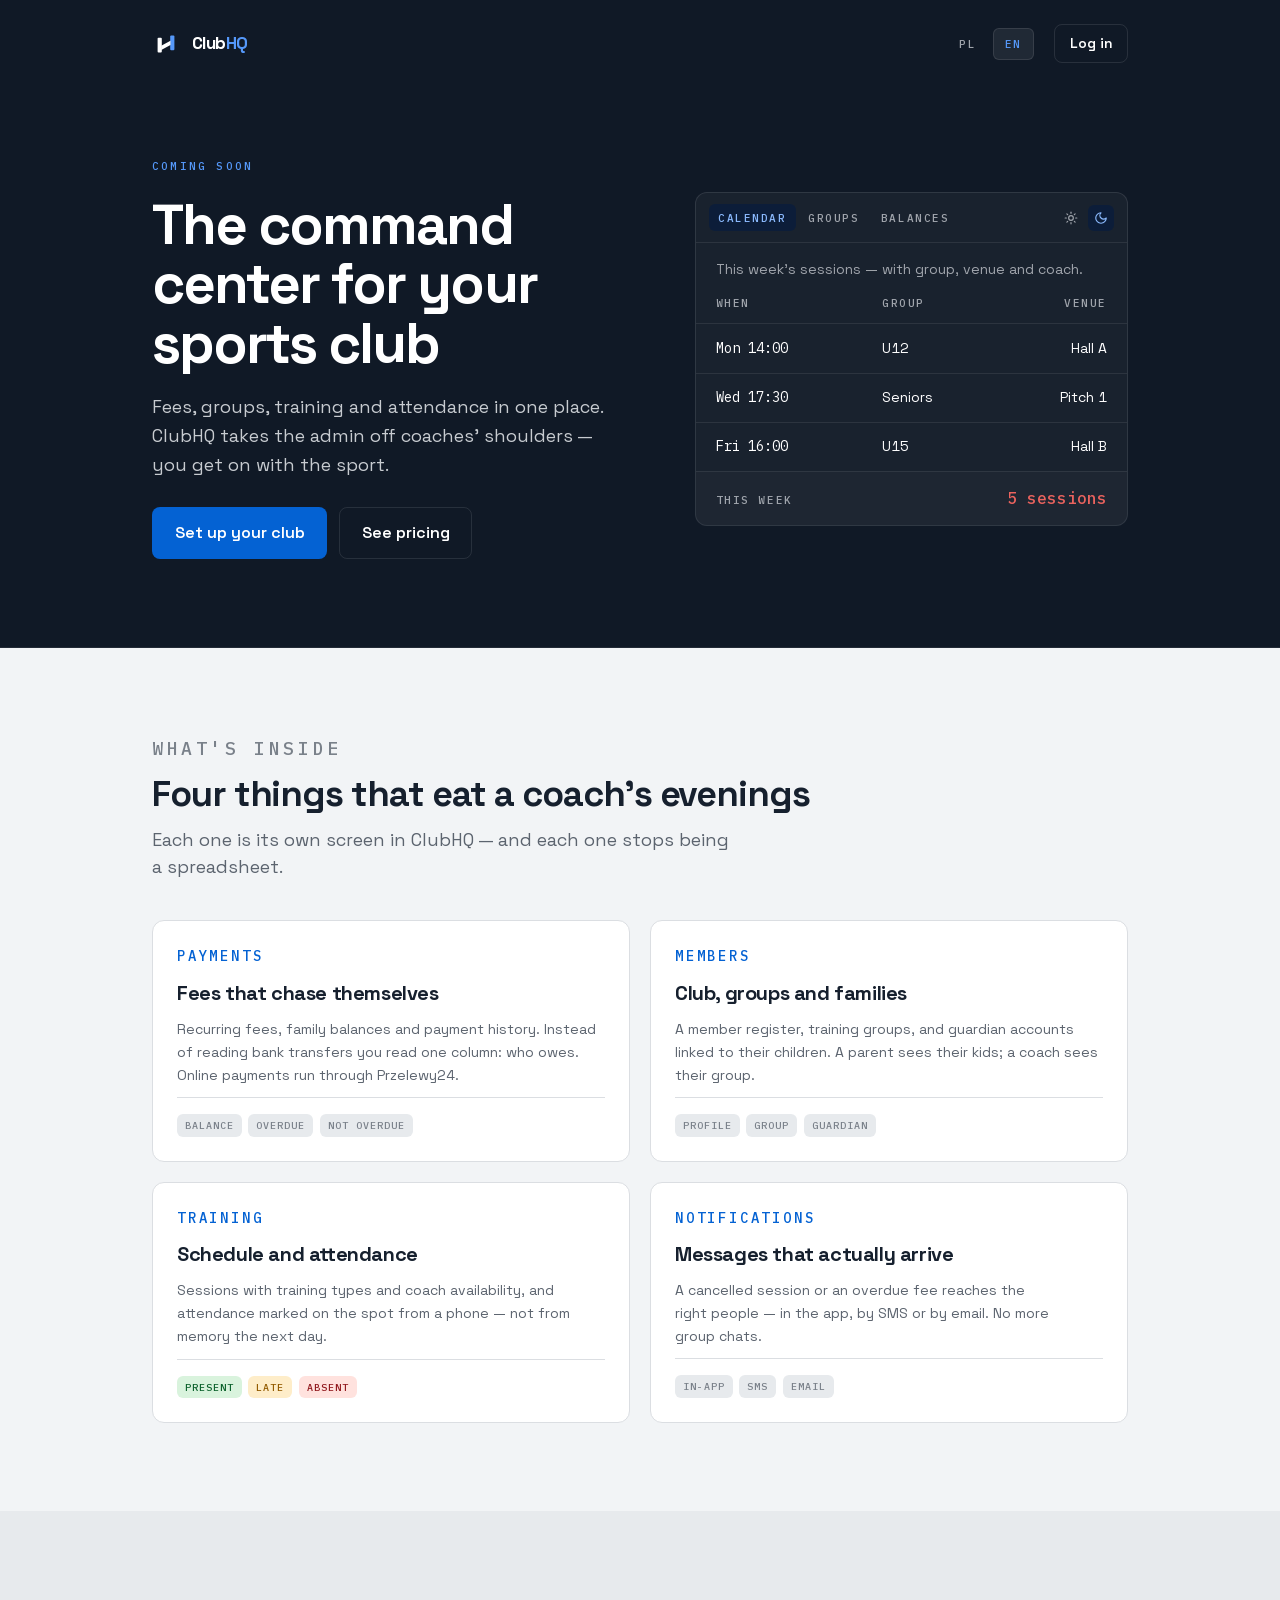
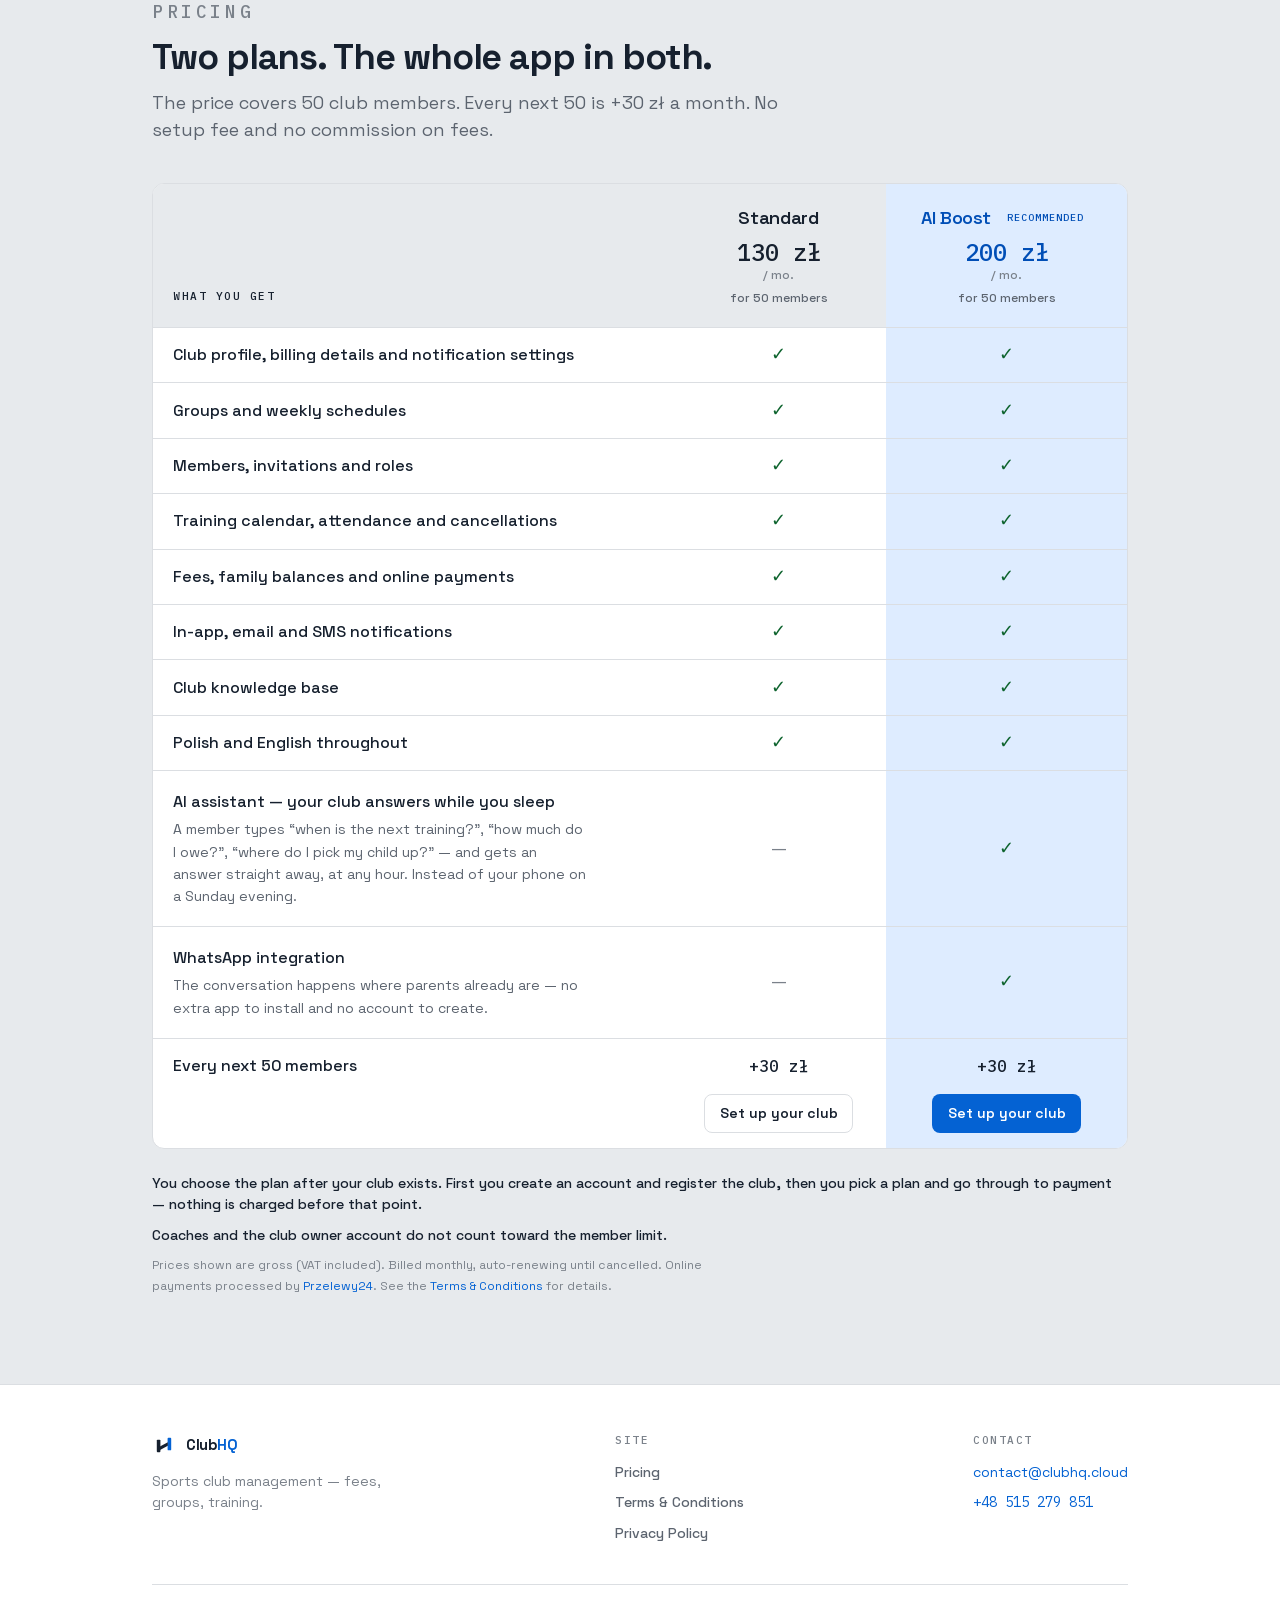
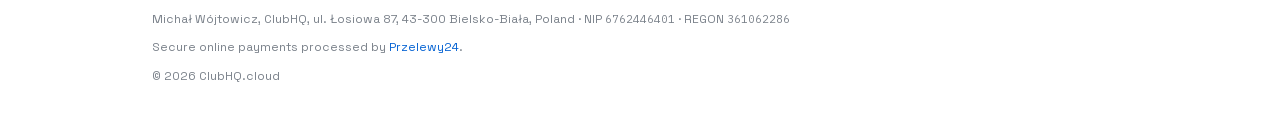
==== commit 0b4f318b: "Trabnslation fix" ====
--- a/index.html
+++ b/index.html
@@ -433,25 +433,21 @@
                                 </tr>
 
                                 <tr class="row-new">
-                                    <th scope="row">
-                                        <span lang="pl">Asystent AI — klub odpowiada, kiedy Ty śpisz
-                                            <span class="row-note" lang="pl">Członek pisze na czacie „kiedy następny trening?”, „ile zalegam?”, „gdzie odbieram dziecko?” — i dostaje odpowiedź od razu, o każdej porze. Zamiast Twojego telefonu w niedzielę wieczorem.</span>
-                                        </span>
-                                        <span lang="en">AI assistant — your club answers while you sleep
-                                            <span class="row-note" lang="en">A member types “when is the next training?”, “how much do I owe?”, “where do I pick my child up?” — and gets an answer straight away, at any hour. Instead of your phone on a Sunday evening.</span>
-                                        </span>
+                                    <th scope="row" lang="pl">Asystent AI — klub odpowiada, kiedy Ty śpisz
+                                        <span class="row-note">Członek pisze na czacie „kiedy następny trening?”, „ile zalegam?”, „gdzie odbieram dziecko?” — i dostaje odpowiedź od razu, o każdej porze. Zamiast Twojego telefonu w niedzielę wieczorem.</span>
+                                    </th>
+                                    <th scope="row" lang="en">AI assistant — your club answers while you sleep
+                                        <span class="row-note">A member types “when is the next training?”, “how much do I owe?”, “where do I pick my child up?” — and gets an answer straight away, at any hour. Instead of your phone on a Sunday evening.</span>
                                     </th>
                                     <td class="mark"><span class="dash" aria-hidden="true">—</span><span class="sr-only" lang="pl">Niedostępne w planie Standard</span><span class="sr-only" lang="en">Not in Standard</span></td>
                                     <td class="mark featured"><span class="tick" aria-hidden="true">✓</span><span class="sr-only" lang="pl">W planie AI Boost</span><span class="sr-only" lang="en">In AI Boost</span></td>
                                 </tr>
                                 <tr class="row-new">
-                                    <th scope="row">
-                                        <span lang="pl">Integracja z WhatsApp
-                                            <span class="row-note" lang="pl">Rozmowa toczy się tam, gdzie rodzice już piszą — nie trzeba instalować kolejnej aplikacji ani zakładać konta.</span>
-                                        </span>
-                                        <span lang="en">WhatsApp integration
-                                            <span class="row-note" lang="en">The conversation happens where parents already are — no extra app to install and no account to create.</span>
-                                        </span>
+                                    <th scope="row" lang="pl">Integracja z WhatsApp
+                                        <span class="row-note">Rozmowa toczy się tam, gdzie rodzice już piszą — nie trzeba instalować kolejnej aplikacji ani zakładać konta.</span>
+                                    </th>
+                                    <th scope="row" lang="en">WhatsApp integration
+                                        <span class="row-note">The conversation happens where parents already are — no extra app to install and no account to create.</span>
                                     </th>
                                     <td class="mark"><span class="dash" aria-hidden="true">—</span><span class="sr-only" lang="pl">Niedostępne w planie Standard</span><span class="sr-only" lang="en">Not in Standard</span></td>
                                     <td class="mark featured"><span class="tick" aria-hidden="true">✓</span><span class="sr-only" lang="pl">W planie AI Boost</span><span class="sr-only" lang="en">In AI Boost</span></td>
--- a/style.css
+++ b/style.css
@@ -1055,13 +1055,13 @@
     line-height: 1.1;
 }
 
-.plan-table .per {
+.plan-table :where(.per) {
     display: block;
     font-size: var(--text-xs);
     color: var(--text-tertiary);
 }
 
-.plan-table .plan-for {
+.plan-table :where(.plan-for) {
     display: block;
     margin-top: .35rem;
     font-size: var(--text-xs);
@@ -1089,7 +1089,7 @@
 /* The two AI-only rows carry a short line of explanation, because "AI
    assistant" on its own does not tell a coach what changes on a Sunday
    evening. Everything above them is self-evident and gets no note. */
-.plan-table .row-note {
+.plan-table :where(.row-note) {
     display: block;
     margin-top: .3rem;
     font-size: var(--text-sm);
@@ -1104,10 +1104,6 @@
 /* Keeps "+30 zł" and the two CTA buttons on one line — these cells are narrow by
    design and a wrapped price reads as two numbers. */
 .plan-table .mark { white-space: nowrap; }
-
-/* Each feature label carries one span per language; making them block keeps the
-   explanatory note underneath rather than inline after it. */
-.plan-table tbody th > span[lang] { display: block; }
 
 .plan-table .tick {
     color: var(--success-fg);
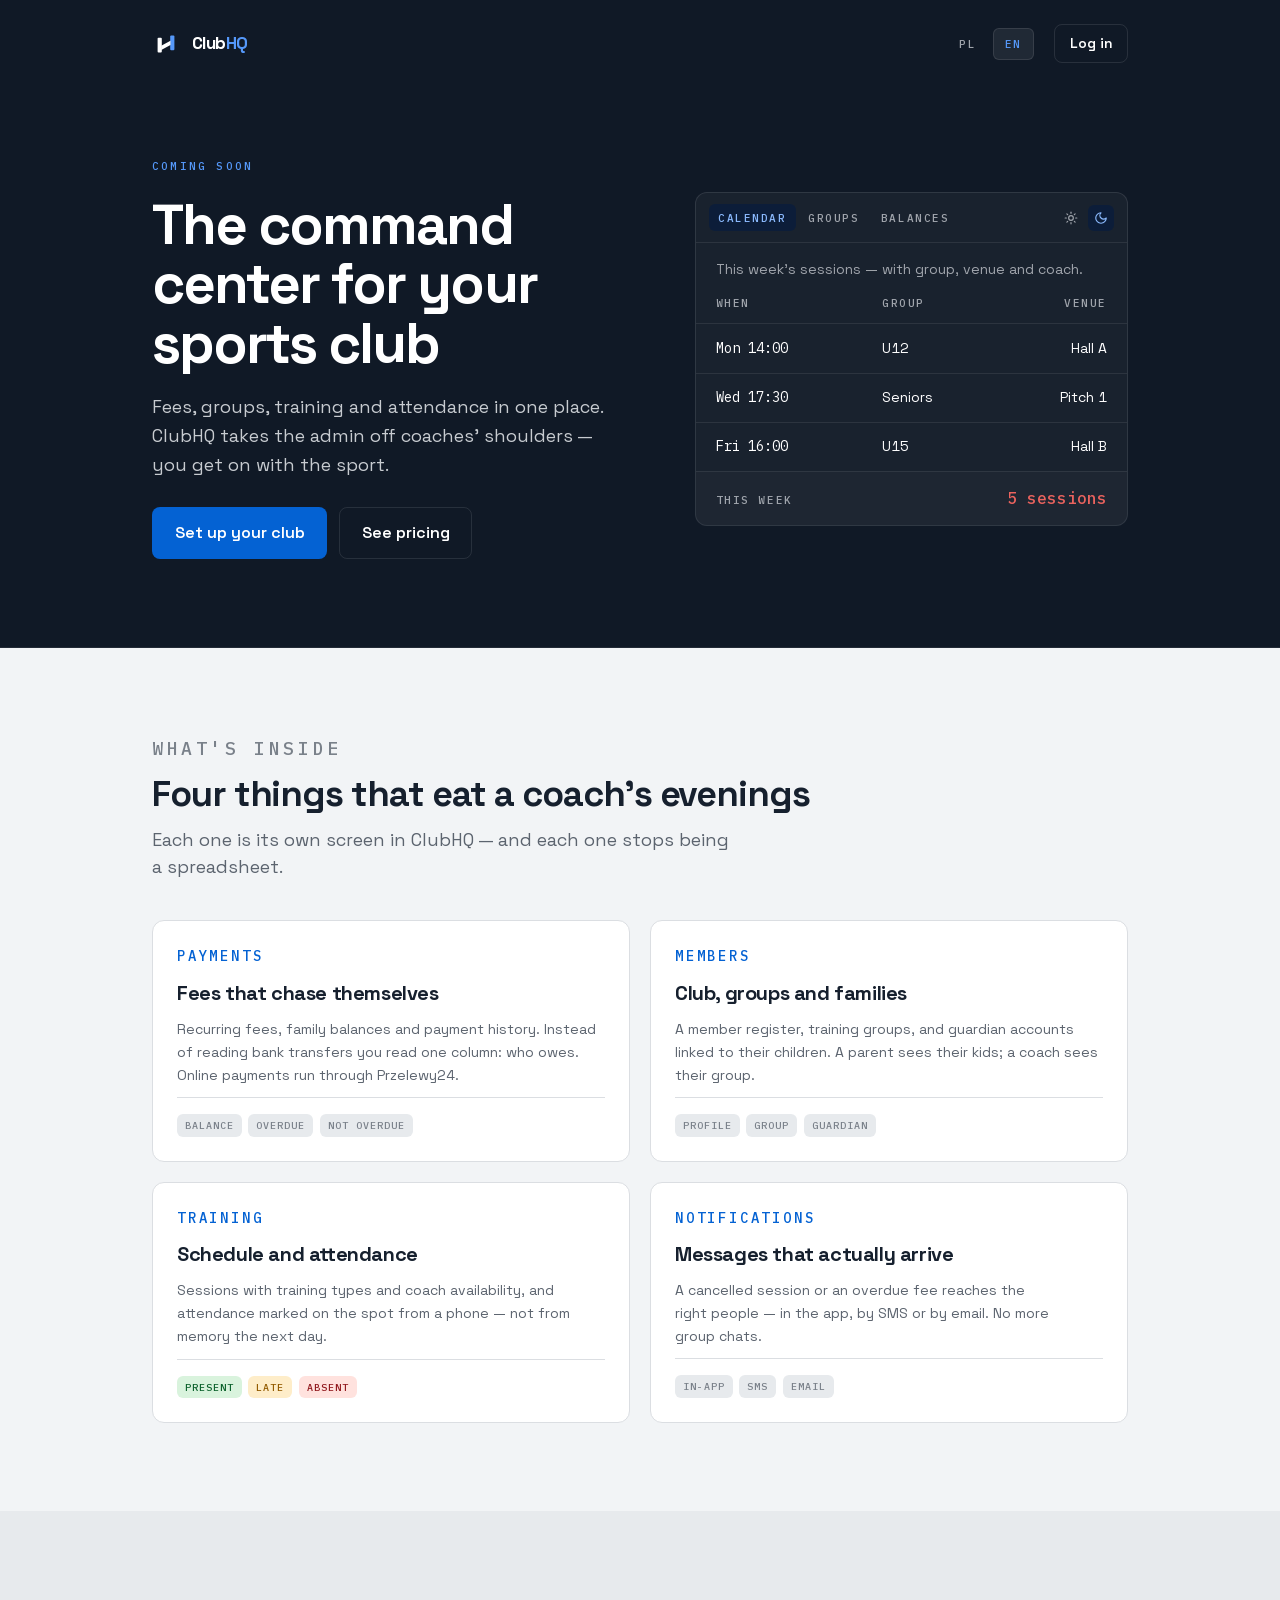
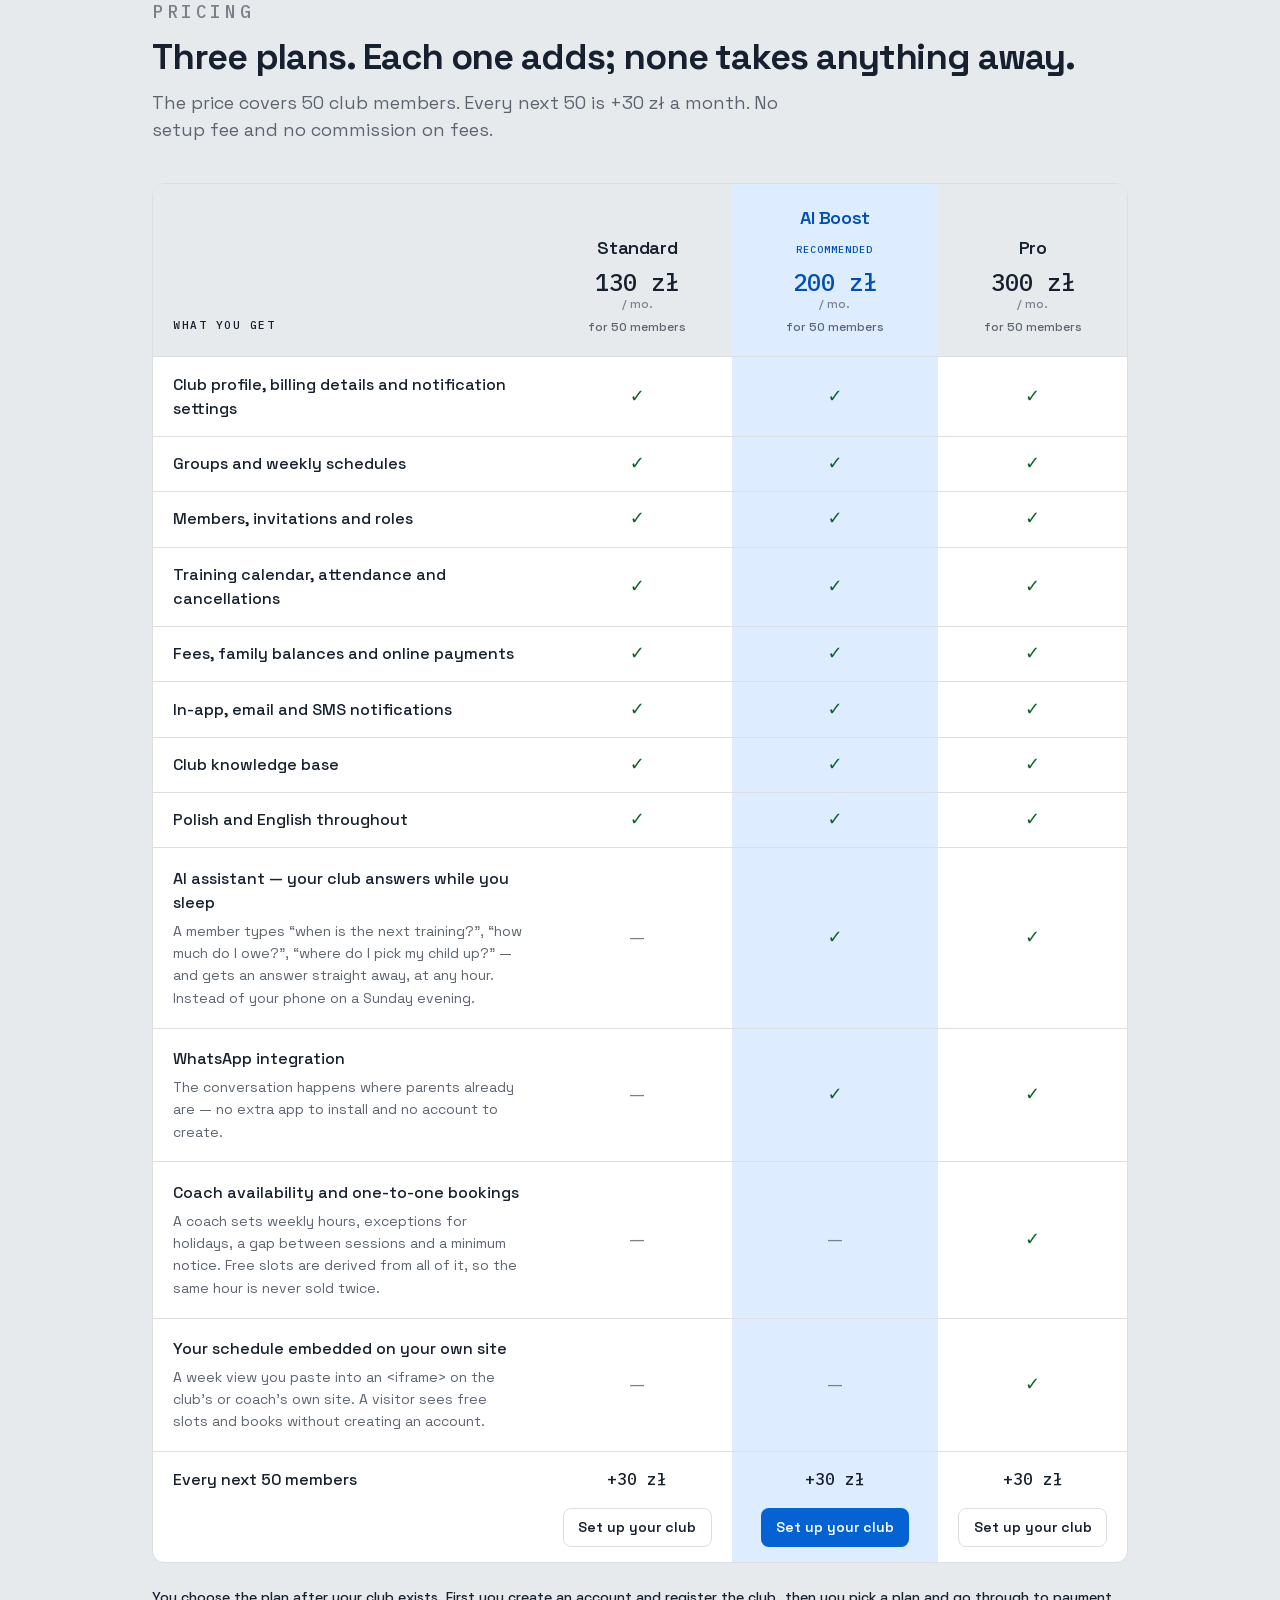
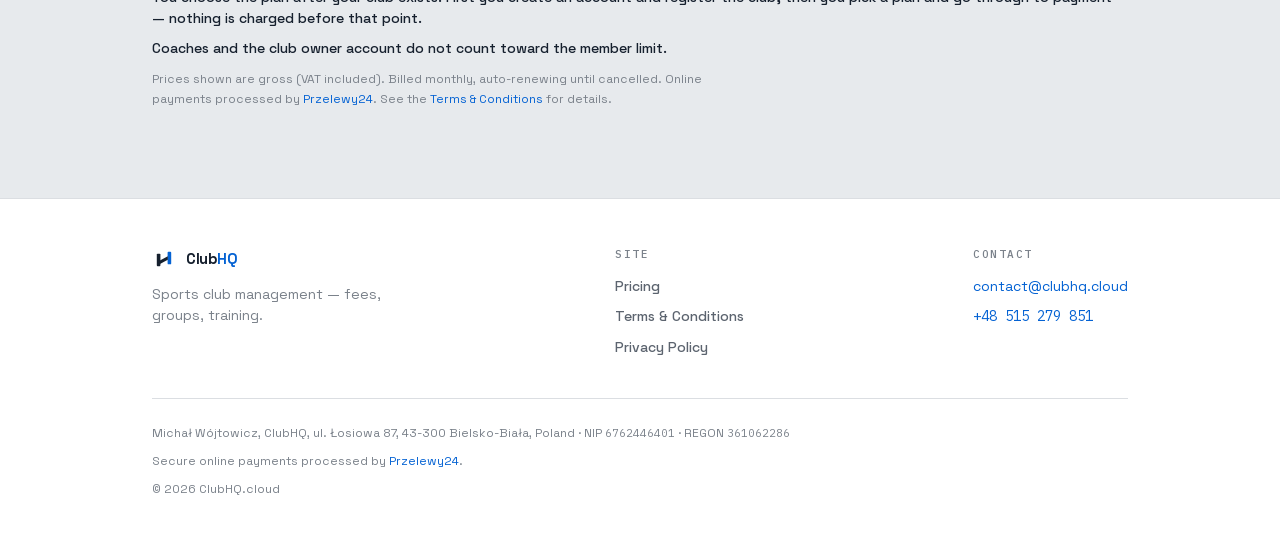
==== commit eeb39ebd: "Feature plans" ====
--- a/index.html
+++ b/index.html
@@ -341,8 +341,8 @@
                 <div class="section-head">
                     <p class="eyebrow" lang="pl">Cennik</p>
                     <p class="eyebrow" lang="en">Pricing</p>
-                    <h2 lang="pl">Dwa plany. Komplet funkcji w obu.</h2>
-                    <h2 lang="en">Two plans. The whole app in both.</h2>
+                    <h2 lang="pl">Trzy plany. Każdy kolejny dokłada, żaden nie odbiera.</h2>
+                    <h2 lang="en">Three plans. Each one adds; none takes anything away.</h2>
                     <p lang="pl">Cena obejmuje 50 członków klubu. Każde kolejne 50 to +30 zł miesięcznie. Bez opłat wdrożeniowych i bez prowizji od składek.</p>
                     <p lang="en">The price covers 50 club members. Every next 50 is +30 zł a month. No setup fee and no commission on fees.</p>
                 </div>
@@ -351,8 +351,8 @@
                     <div class="price-scroll">
                         <table class="plan-table">
                             <caption class="sr-only">
-                                <span lang="pl">Porównanie planów Standard i AI Boost</span>
-                                <span lang="en">Comparison of the Standard and AI Boost plans</span>
+                                <span lang="pl">Porównanie planów Standard, AI Boost i Pro</span>
+                                <span lang="en">Comparison of the Standard, AI Boost and Pro plans</span>
                             </caption>
                             <thead>
                                 <tr>
@@ -379,6 +379,14 @@
                                         <span class="plan-for" lang="pl">za 50 członków</span>
                                         <span class="plan-for" lang="en">for 50 members</span>
                                     </th>
+                                    <th scope="col" class="plan-col">
+                                        <span class="plan-name">Pro</span>
+                                        <span class="amount data-num">300 zł</span>
+                                        <span class="per" lang="pl">/ mies.</span>
+                                        <span class="per" lang="en">/ mo.</span>
+                                        <span class="plan-for" lang="pl">za 50 członków</span>
+                                        <span class="plan-for" lang="en">for 50 members</span>
+                                    </th>
                                 </tr>
                             </thead>
 
@@ -388,50 +396,57 @@
                                     <th scope="row" lang="en">Club profile, billing details and notification settings</th>
                                     <td class="mark"><span class="tick" aria-hidden="true">✓</span><span class="sr-only" lang="pl">W planie Standard</span><span class="sr-only" lang="en">In Standard</span></td>
                                     <td class="mark featured"><span class="tick" aria-hidden="true">✓</span><span class="sr-only" lang="pl">W planie AI Boost</span><span class="sr-only" lang="en">In AI Boost</span></td>
+                                    <td class="mark"><span class="tick" aria-hidden="true">✓</span><span class="sr-only" lang="pl">W planie Pro</span><span class="sr-only" lang="en">In Pro</span></td>
                                 </tr>
                                 <tr>
                                     <th scope="row" lang="pl">Grupy i tygodniowy harmonogram</th>
                                     <th scope="row" lang="en">Groups and weekly schedules</th>
                                     <td class="mark"><span class="tick" aria-hidden="true">✓</span><span class="sr-only" lang="pl">W planie Standard</span><span class="sr-only" lang="en">In Standard</span></td>
                                     <td class="mark featured"><span class="tick" aria-hidden="true">✓</span><span class="sr-only" lang="pl">W planie AI Boost</span><span class="sr-only" lang="en">In AI Boost</span></td>
+                                    <td class="mark"><span class="tick" aria-hidden="true">✓</span><span class="sr-only" lang="pl">W planie Pro</span><span class="sr-only" lang="en">In Pro</span></td>
                                 </tr>
                                 <tr>
                                     <th scope="row" lang="pl">Członkowie, zaproszenia i role</th>
                                     <th scope="row" lang="en">Members, invitations and roles</th>
                                     <td class="mark"><span class="tick" aria-hidden="true">✓</span><span class="sr-only" lang="pl">W planie Standard</span><span class="sr-only" lang="en">In Standard</span></td>
                                     <td class="mark featured"><span class="tick" aria-hidden="true">✓</span><span class="sr-only" lang="pl">W planie AI Boost</span><span class="sr-only" lang="en">In AI Boost</span></td>
+                                    <td class="mark"><span class="tick" aria-hidden="true">✓</span><span class="sr-only" lang="pl">W planie Pro</span><span class="sr-only" lang="en">In Pro</span></td>
                                 </tr>
                                 <tr>
                                     <th scope="row" lang="pl">Kalendarz treningów, obecności i odwołania</th>
                                     <th scope="row" lang="en">Training calendar, attendance and cancellations</th>
                                     <td class="mark"><span class="tick" aria-hidden="true">✓</span><span class="sr-only" lang="pl">W planie Standard</span><span class="sr-only" lang="en">In Standard</span></td>
                                     <td class="mark featured"><span class="tick" aria-hidden="true">✓</span><span class="sr-only" lang="pl">W planie AI Boost</span><span class="sr-only" lang="en">In AI Boost</span></td>
+                                    <td class="mark"><span class="tick" aria-hidden="true">✓</span><span class="sr-only" lang="pl">W planie Pro</span><span class="sr-only" lang="en">In Pro</span></td>
                                 </tr>
                                 <tr>
                                     <th scope="row" lang="pl">Składki, salda rodzin i płatności online</th>
                                     <th scope="row" lang="en">Fees, family balances and online payments</th>
                                     <td class="mark"><span class="tick" aria-hidden="true">✓</span><span class="sr-only" lang="pl">W planie Standard</span><span class="sr-only" lang="en">In Standard</span></td>
                                     <td class="mark featured"><span class="tick" aria-hidden="true">✓</span><span class="sr-only" lang="pl">W planie AI Boost</span><span class="sr-only" lang="en">In AI Boost</span></td>
+                                    <td class="mark"><span class="tick" aria-hidden="true">✓</span><span class="sr-only" lang="pl">W planie Pro</span><span class="sr-only" lang="en">In Pro</span></td>
                                 </tr>
                                 <tr>
                                     <th scope="row" lang="pl">Powiadomienia w aplikacji, e-mailem i SMS-em</th>
                                     <th scope="row" lang="en">In-app, email and SMS notifications</th>
                                     <td class="mark"><span class="tick" aria-hidden="true">✓</span><span class="sr-only" lang="pl">W planie Standard</span><span class="sr-only" lang="en">In Standard</span></td>
                                     <td class="mark featured"><span class="tick" aria-hidden="true">✓</span><span class="sr-only" lang="pl">W planie AI Boost</span><span class="sr-only" lang="en">In AI Boost</span></td>
+                                    <td class="mark"><span class="tick" aria-hidden="true">✓</span><span class="sr-only" lang="pl">W planie Pro</span><span class="sr-only" lang="en">In Pro</span></td>
                                 </tr>
                                 <tr>
                                     <th scope="row" lang="pl">Baza wiedzy klubu</th>
                                     <th scope="row" lang="en">Club knowledge base</th>
                                     <td class="mark"><span class="tick" aria-hidden="true">✓</span><span class="sr-only" lang="pl">W planie Standard</span><span class="sr-only" lang="en">In Standard</span></td>
                                     <td class="mark featured"><span class="tick" aria-hidden="true">✓</span><span class="sr-only" lang="pl">W planie AI Boost</span><span class="sr-only" lang="en">In AI Boost</span></td>
+                                    <td class="mark"><span class="tick" aria-hidden="true">✓</span><span class="sr-only" lang="pl">W planie Pro</span><span class="sr-only" lang="en">In Pro</span></td>
                                 </tr>
                                 <tr>
                                     <th scope="row" lang="pl">Aplikacja po polsku i po angielsku</th>
                                     <th scope="row" lang="en">Polish and English throughout</th>
                                     <td class="mark"><span class="tick" aria-hidden="true">✓</span><span class="sr-only" lang="pl">W planie Standard</span><span class="sr-only" lang="en">In Standard</span></td>
                                     <td class="mark featured"><span class="tick" aria-hidden="true">✓</span><span class="sr-only" lang="pl">W planie AI Boost</span><span class="sr-only" lang="en">In AI Boost</span></td>
-                                </tr>
-
+                                    <td class="mark"><span class="tick" aria-hidden="true">✓</span><span class="sr-only" lang="pl">W planie Pro</span><span class="sr-only" lang="en">In Pro</span></td>
+                                </tr>
                                 <tr class="row-new">
                                     <th scope="row" lang="pl">Asystent AI — klub odpowiada, kiedy Ty śpisz
                                         <span class="row-note">Członek pisze na czacie „kiedy następny trening?”, „ile zalegam?”, „gdzie odbieram dziecko?” — i dostaje odpowiedź od razu, o każdej porze. Zamiast Twojego telefonu w niedzielę wieczorem.</span>
@@ -441,6 +456,7 @@
                                     </th>
                                     <td class="mark"><span class="dash" aria-hidden="true">—</span><span class="sr-only" lang="pl">Niedostępne w planie Standard</span><span class="sr-only" lang="en">Not in Standard</span></td>
                                     <td class="mark featured"><span class="tick" aria-hidden="true">✓</span><span class="sr-only" lang="pl">W planie AI Boost</span><span class="sr-only" lang="en">In AI Boost</span></td>
+                                    <td class="mark"><span class="tick" aria-hidden="true">✓</span><span class="sr-only" lang="pl">W planie Pro</span><span class="sr-only" lang="en">In Pro</span></td>
                                 </tr>
                                 <tr class="row-new">
                                     <th scope="row" lang="pl">Integracja z WhatsApp
@@ -451,6 +467,29 @@
                                     </th>
                                     <td class="mark"><span class="dash" aria-hidden="true">—</span><span class="sr-only" lang="pl">Niedostępne w planie Standard</span><span class="sr-only" lang="en">Not in Standard</span></td>
                                     <td class="mark featured"><span class="tick" aria-hidden="true">✓</span><span class="sr-only" lang="pl">W planie AI Boost</span><span class="sr-only" lang="en">In AI Boost</span></td>
+                                    <td class="mark"><span class="tick" aria-hidden="true">✓</span><span class="sr-only" lang="pl">W planie Pro</span><span class="sr-only" lang="en">In Pro</span></td>
+                                </tr>
+                                <tr class="row-new">
+                                    <th scope="row" lang="pl">Dostępność trenera i zapisy na zajęcia indywidualne
+                                        <span class="row-note">Trener ustawia swoje godziny w tygodniu, wyjątki na urlop, przerwę między zajęciami i minimalne wyprzedzenie. Wolne terminy wyliczają się same, więc ta sama godzina nie sprzeda się dwa razy.</span>
+                                    </th>
+                                    <th scope="row" lang="en">Coach availability and one-to-one bookings
+                                        <span class="row-note">A coach sets weekly hours, exceptions for holidays, a gap between sessions and a minimum notice. Free slots are derived from all of it, so the same hour is never sold twice.</span>
+                                    </th>
+                                    <td class="mark"><span class="dash" aria-hidden="true">—</span><span class="sr-only" lang="pl">Niedostępne w planie Standard</span><span class="sr-only" lang="en">Not in Standard</span></td>
+                                    <td class="mark featured"><span class="dash" aria-hidden="true">—</span><span class="sr-only" lang="pl">Niedostępne w planie AI Boost</span><span class="sr-only" lang="en">Not in AI Boost</span></td>
+                                    <td class="mark"><span class="tick" aria-hidden="true">✓</span><span class="sr-only" lang="pl">W planie Pro</span><span class="sr-only" lang="en">In Pro</span></td>
+                                </tr>
+                                <tr class="row-new">
+                                    <th scope="row" lang="pl">Grafik osadzony na Twojej stronie
+                                        <span class="row-note">Widok tygodnia wklejany w &lt;iframe&gt; na stronę klubu lub trenera. Odwiedzający widzi wolne terminy i rezerwuje bez zakładania konta.</span>
+                                    </th>
+                                    <th scope="row" lang="en">Your schedule embedded on your own site
+                                        <span class="row-note">A week view you paste into an &lt;iframe&gt; on the club’s or coach’s own site. A visitor sees free slots and books without creating an account.</span>
+                                    </th>
+                                    <td class="mark"><span class="dash" aria-hidden="true">—</span><span class="sr-only" lang="pl">Niedostępne w planie Standard</span><span class="sr-only" lang="en">Not in Standard</span></td>
+                                    <td class="mark featured"><span class="dash" aria-hidden="true">—</span><span class="sr-only" lang="pl">Niedostępne w planie AI Boost</span><span class="sr-only" lang="en">Not in AI Boost</span></td>
+                                    <td class="mark"><span class="tick" aria-hidden="true">✓</span><span class="sr-only" lang="pl">W planie Pro</span><span class="sr-only" lang="en">In Pro</span></td>
                                 </tr>
                             </tbody>
 
@@ -460,6 +499,7 @@
                                     <th scope="row" lang="en">Every next 50 members</th>
                                     <td class="mark"><span class="amount data-num">+30 zł</span></td>
                                     <td class="mark featured"><span class="amount data-num">+30 zł</span></td>
+                                    <td class="mark"><span class="amount data-num">+30 zł</span></td>
                                 </tr>
                                 <tr class="cta-row">
                                     <th scope="row"></th>
@@ -470,6 +510,10 @@
                                     <td class="mark featured">
                                         <a href="https://app.clubhq.cloud" class="btn btn-sm btn-primary" lang="pl">Załóż klub</a>
                                         <a href="https://app.clubhq.cloud" class="btn btn-sm btn-primary" lang="en">Set up your club</a>
+                                    </td>
+                                    <td class="mark">
+                                        <a href="https://app.clubhq.cloud" class="btn btn-sm btn-ghost" lang="pl">Załóż klub</a>
+                                        <a href="https://app.clubhq.cloud" class="btn btn-sm btn-ghost" lang="en">Set up your club</a>
                                     </td>
                                 </tr>
                             </tfoot>
--- a/style.css
+++ b/style.css
@@ -1019,7 +1019,9 @@
 
 .plan-table {
     width: 100%;
-    min-width: 44rem;
+    /* Four columns now — the feature label plus three plans. Below this the wrapper
+       scrolls horizontally rather than letting the columns crush together. */
+    min-width: 58rem;
     border-collapse: collapse;
 }
 
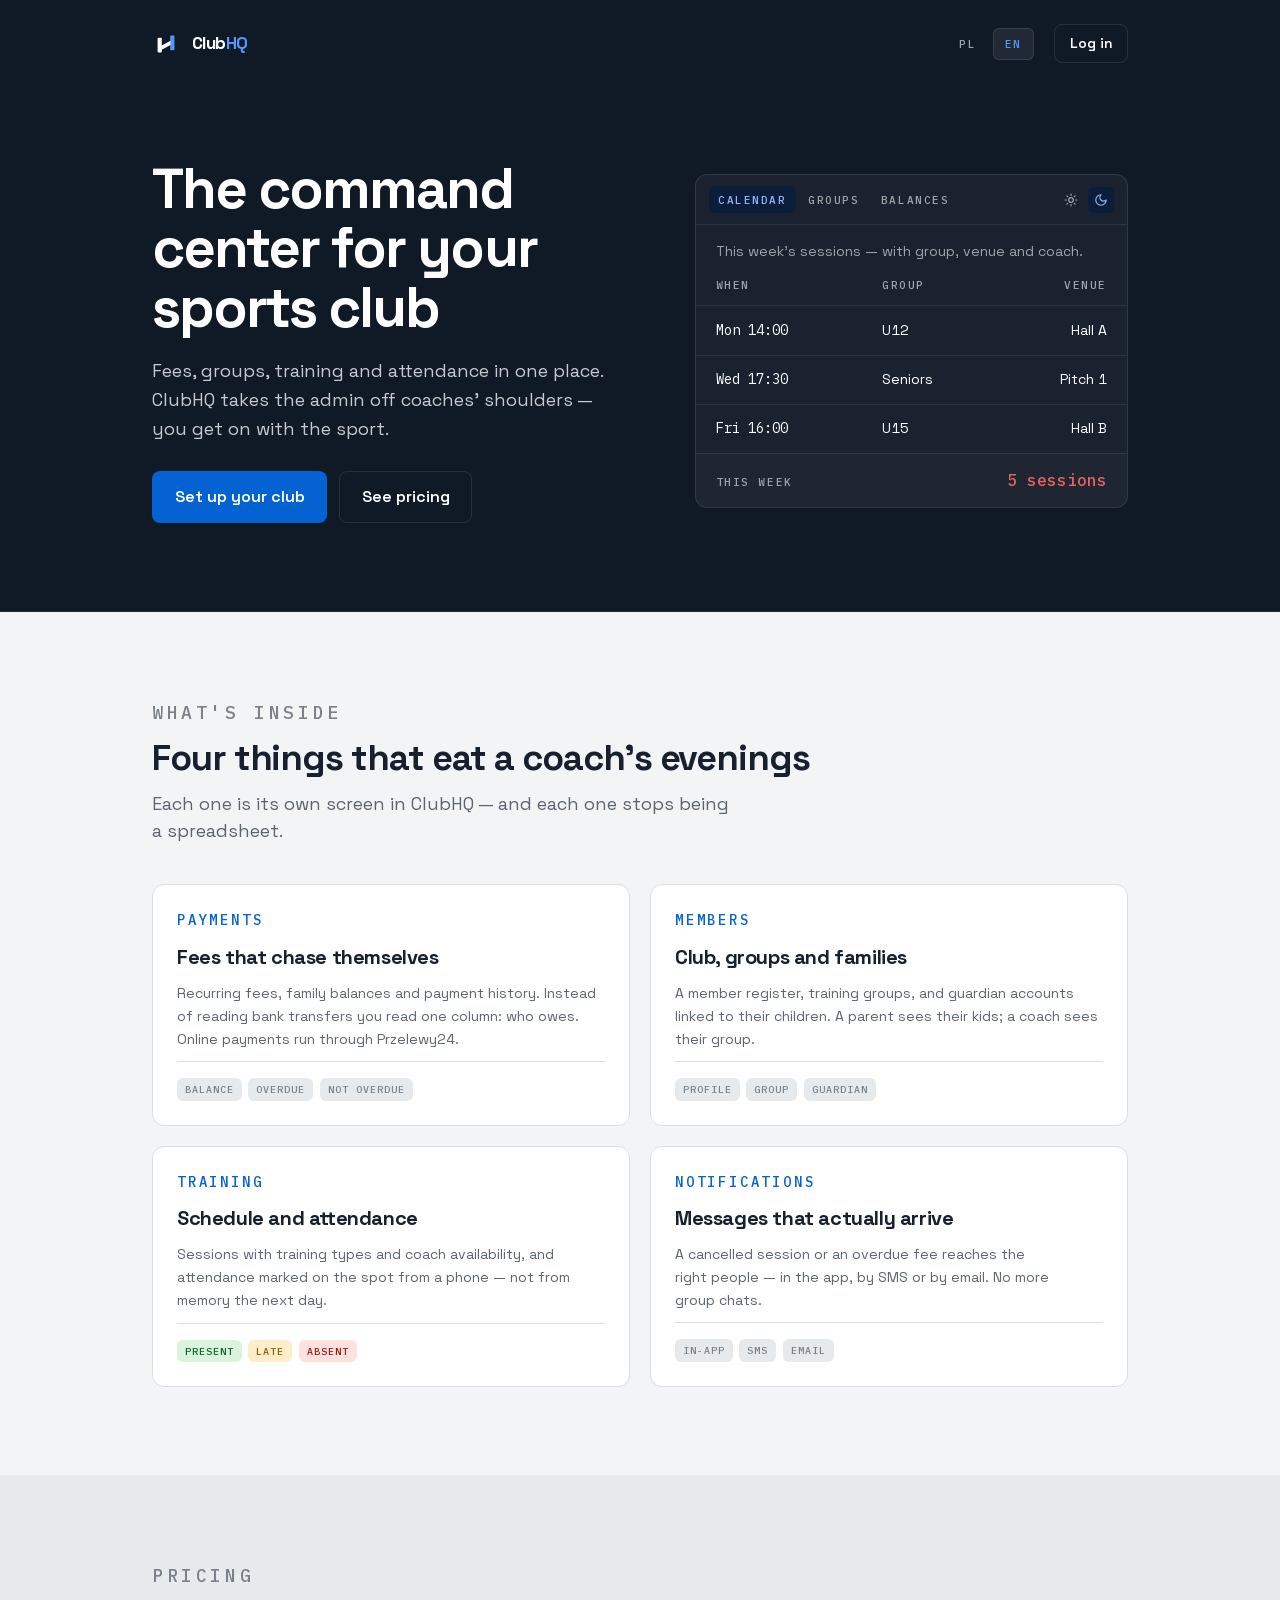
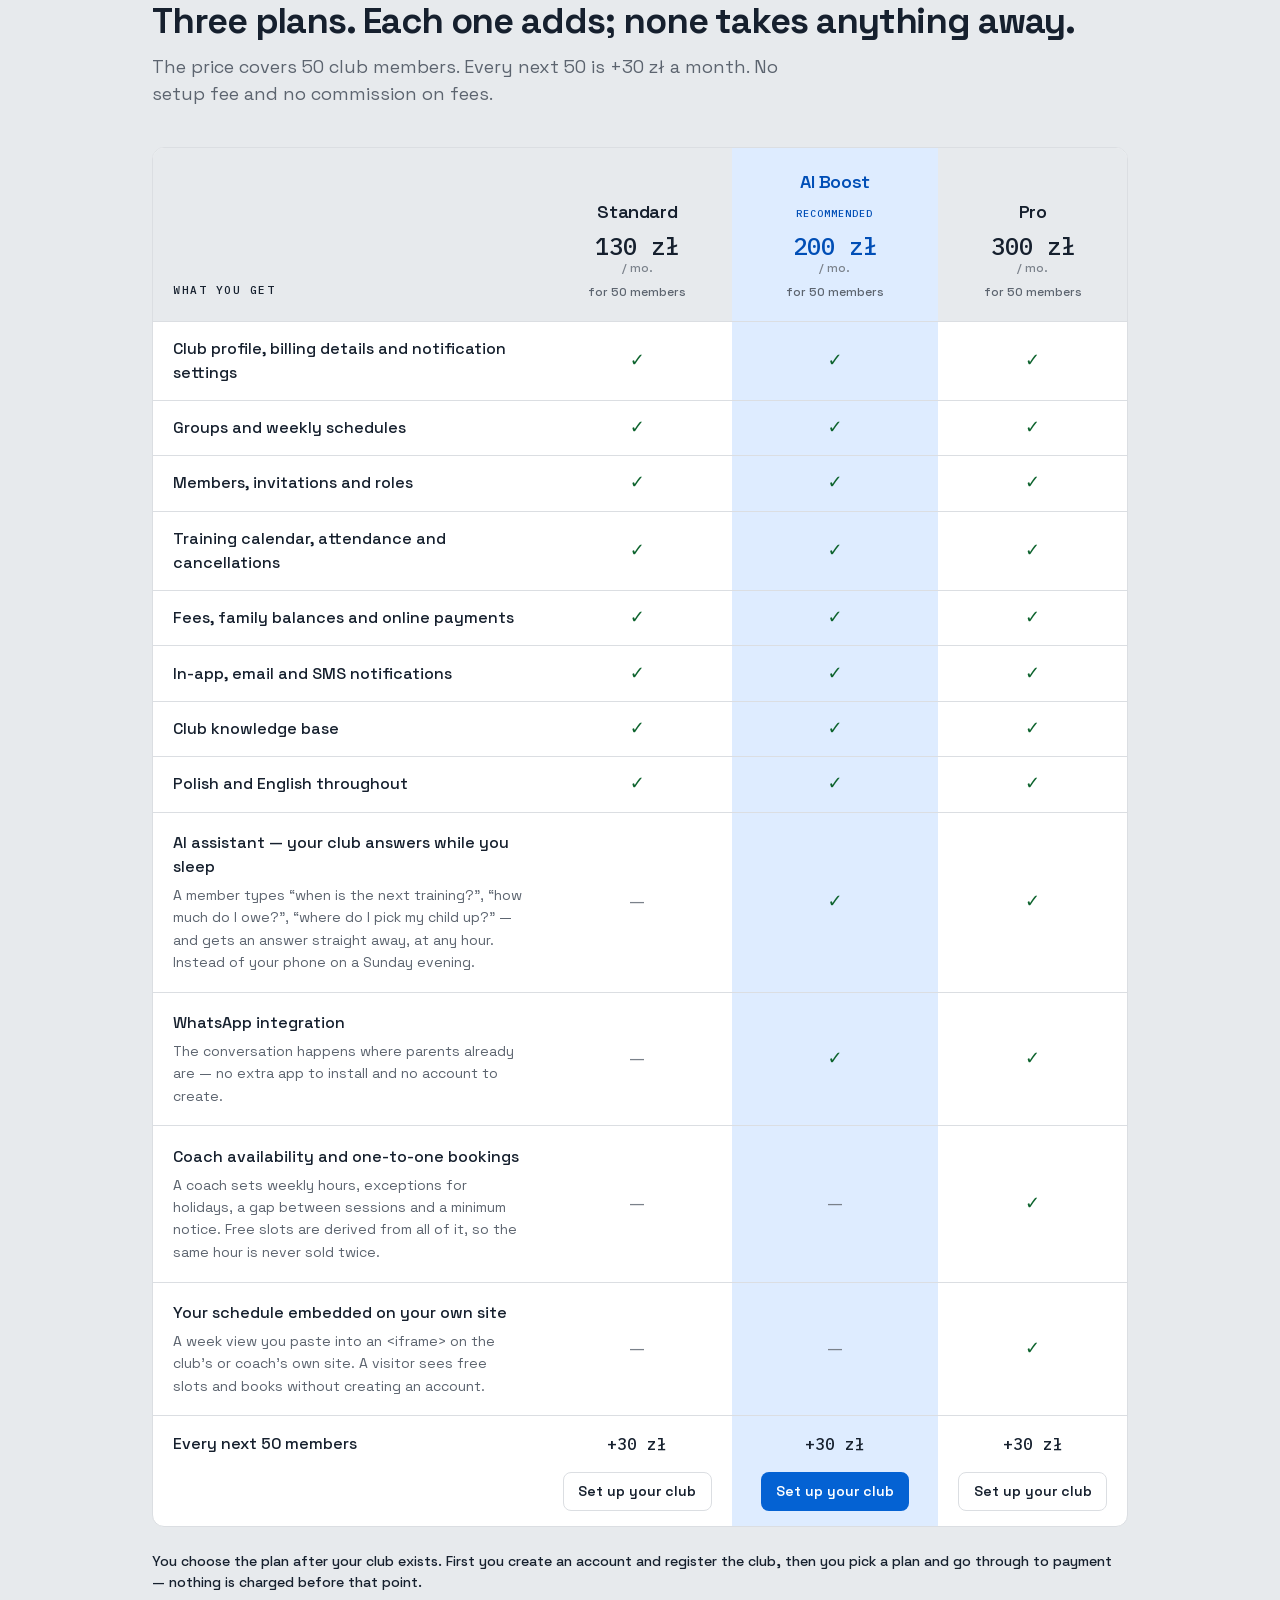
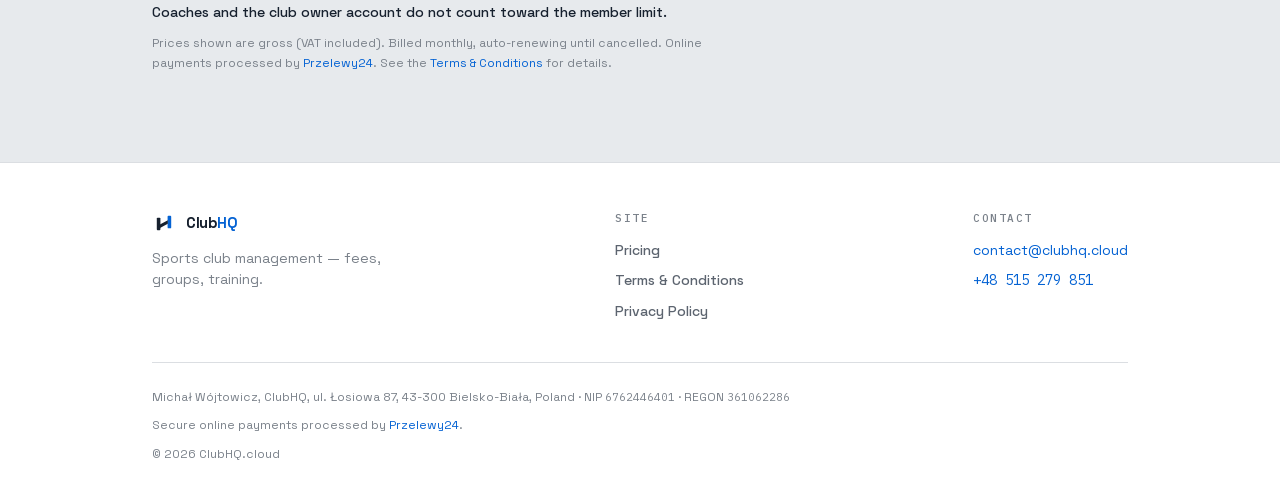
==== commit 4e52ac7c: "Removed coming soon flag" ====
--- a/index.html
+++ b/index.html
@@ -42,9 +42,6 @@
 
             <div class="hero-grid">
                 <div class="hero-copy">
-                    <p class="eyebrow rise rise-1" lang="pl">Wkrótce dostępna</p>
-                    <p class="eyebrow rise rise-1" lang="en">Coming soon</p>
-
                     <h1 class="rise rise-1" lang="pl">Centrum dowodzenia Twoim klubem sportowym</h1>
                     <h1 class="rise rise-1" lang="en">The command center for your sports club</h1>
 
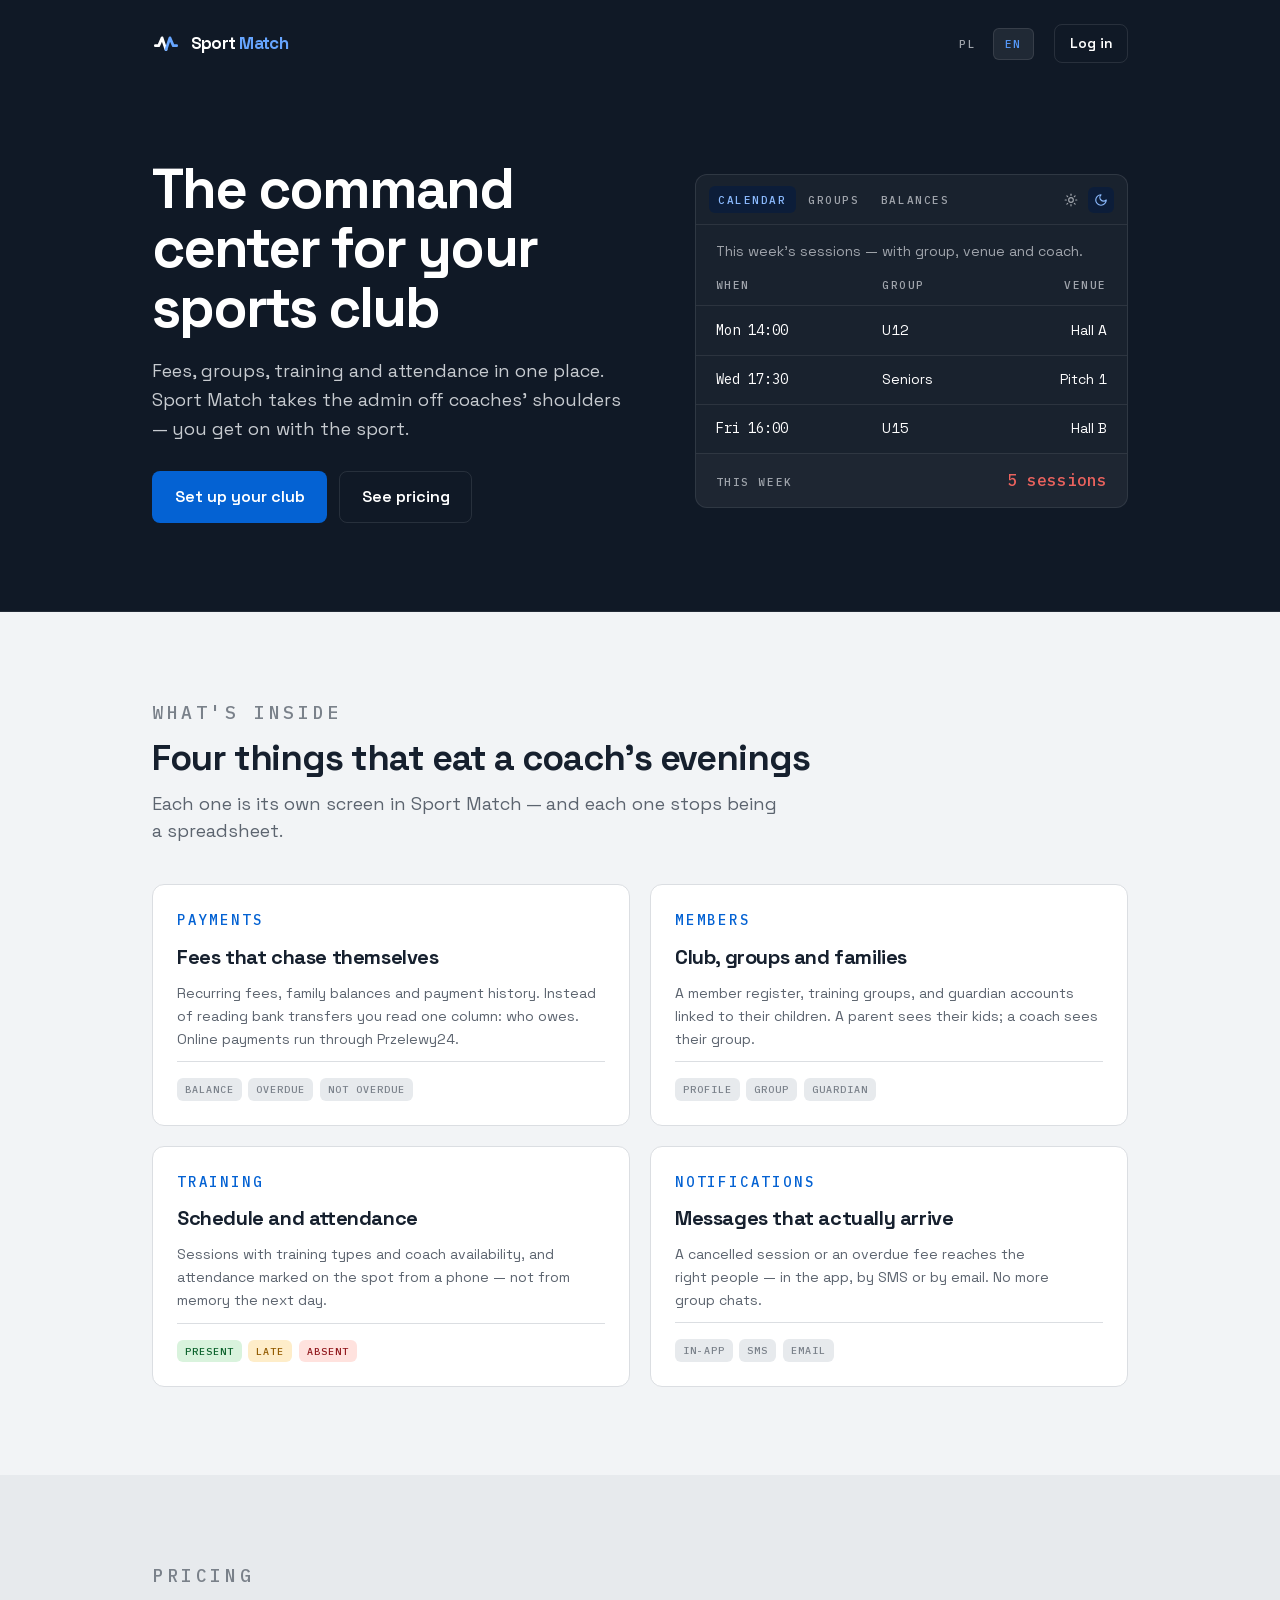
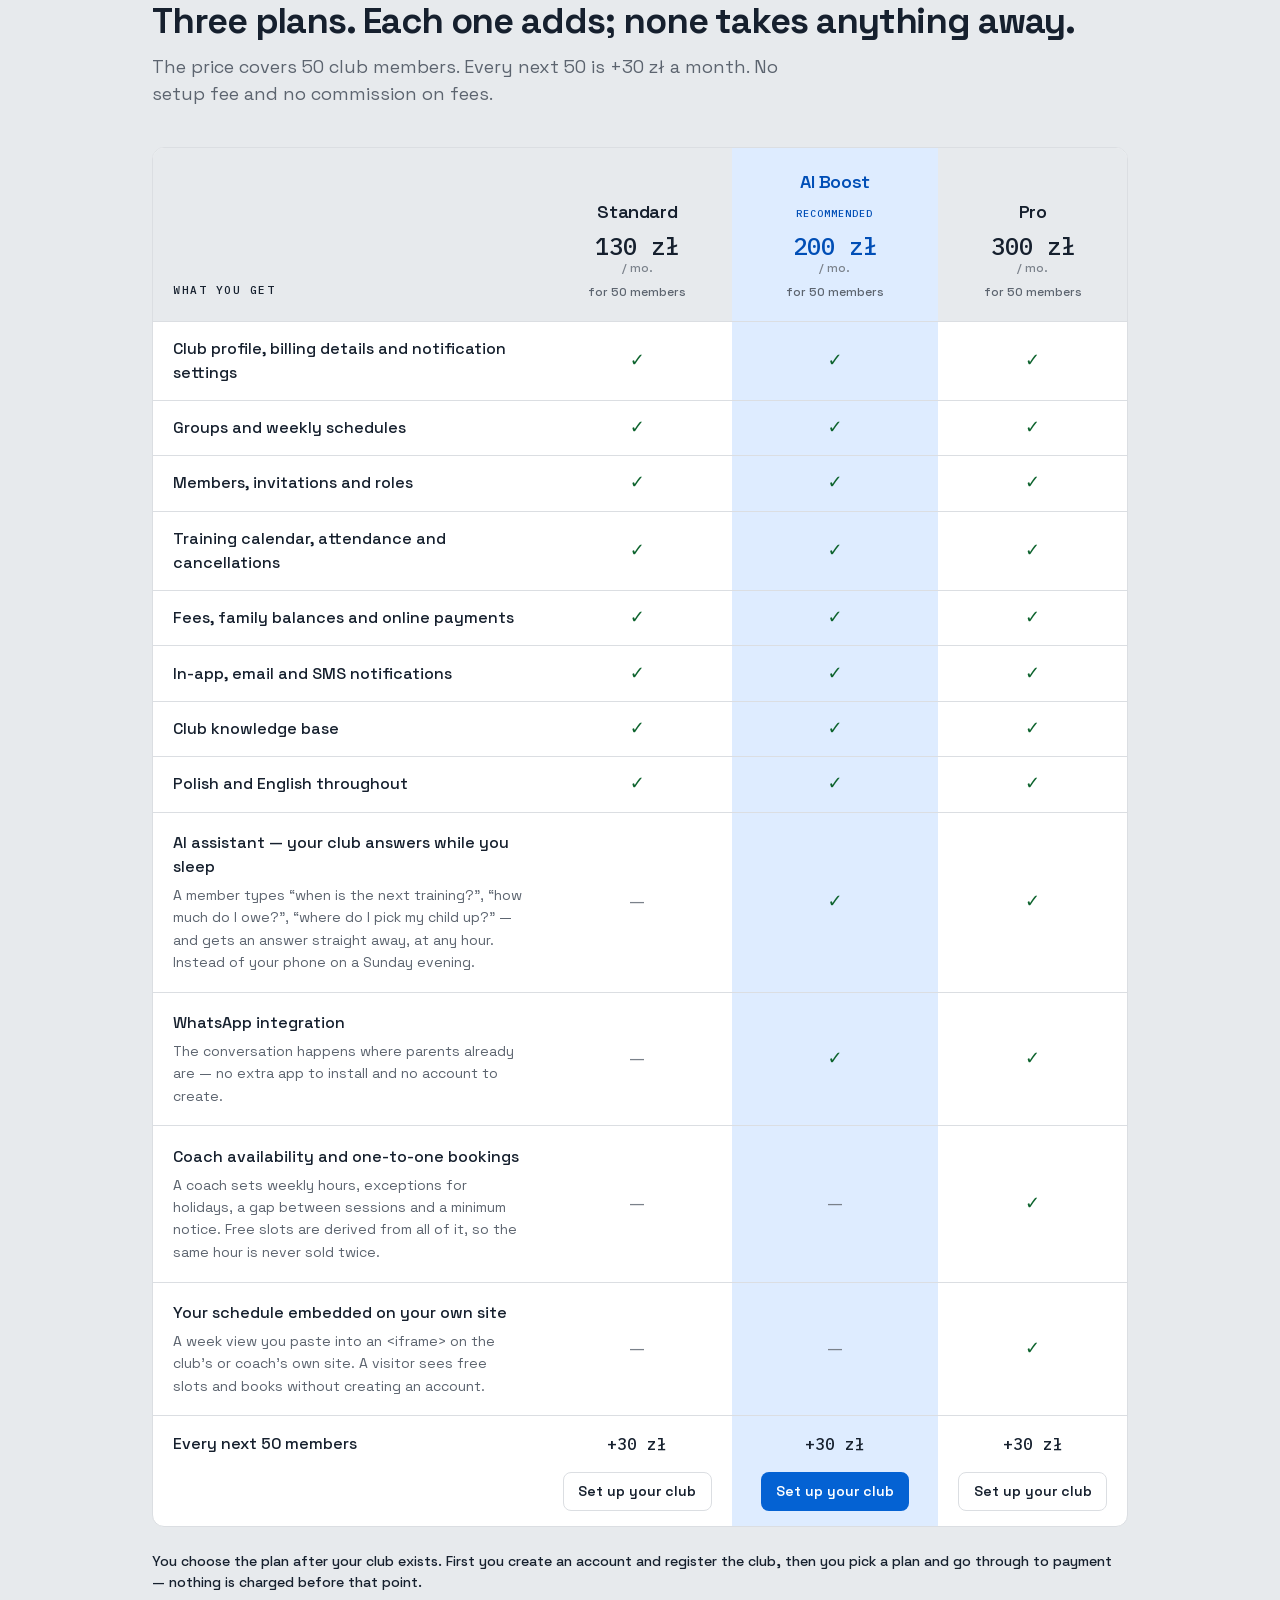
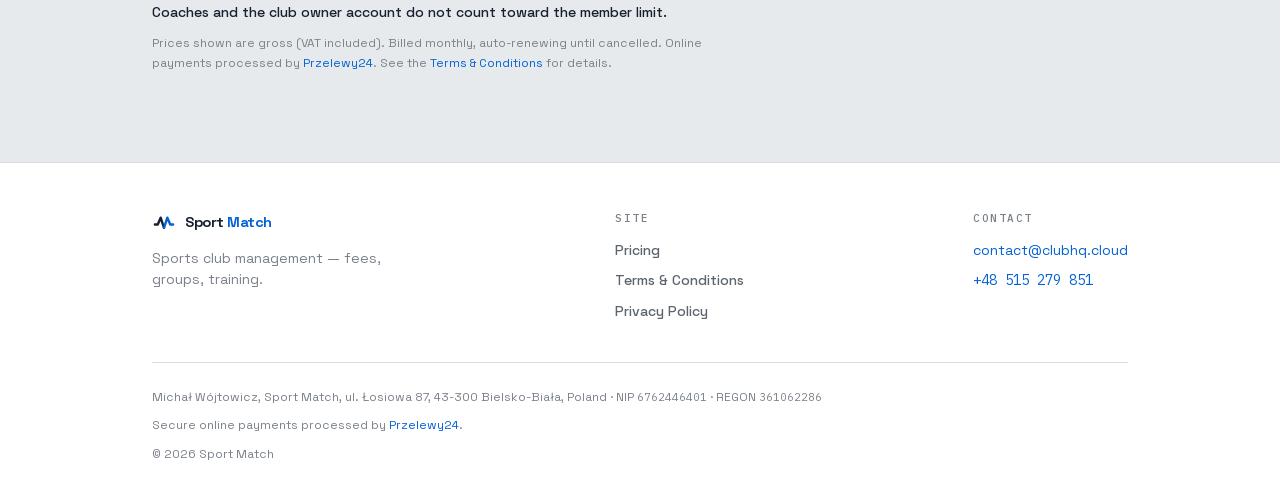
==== commit 34b41471: "Updated branding" ====
--- a/index.html
+++ b/index.html
@@ -3,9 +3,9 @@
 <head>
     <meta charset="UTF-8">
     <meta name="viewport" content="width=device-width, initial-scale=1.0">
-    <title>ClubHQ.cloud - Zarządzanie Klubem Sportowym | Sports Club Management</title>
+    <title>Sport Match - Zarządzanie Klubem Sportowym | Sports Club Management</title>
     <meta name="description" content="Nowoczesna aplikacja do zarządzania klubem sportowym. Usprawnij komunikację, płatności i treningi w swoim klubie. Modern sports club management app.">
-    <meta name="keywords" content="klub sportowy, zarządzanie, aplikacja dla klubów, sports club management, academy app, ClubHQ">
+    <meta name="keywords" content="klub sportowy, zarządzanie, aplikacja dla klubów, sports club management, academy app, Sport Match">
     <meta name="theme-color" content="#1a1d29">
     <link rel="icon" href="favicon.ico" type="image/x-icon">
     <link rel="preload" href="fonts/space-grotesk-300-700-latin.woff2" as="font" type="font/woff2" crossorigin>
@@ -21,12 +21,11 @@
 
             <div class="topbar">
                 <a href="index.html" class="lockup tone-dark">
-                    <svg viewBox="0 0 100 100" role="img" aria-label="ClubHQ">
-                        <rect x="20" y="28" width="15" height="52" rx="3.5" fill="currentColor"/>
-                        <rect x="65" y="20" width="15" height="52" rx="3.5" fill="var(--chq-mark-accent)"/>
-                        <path d="M33 56.1 L66 38.5 L66 53.5 L33 71.1 Z" fill="currentColor"/>
+                    <svg viewBox="0 0 100 100" role="img" aria-label="Sport Match">
+                        <path d="M12 56 H24 L36 28 L50 70" fill="none" stroke="currentColor" stroke-width="10" stroke-linecap="round" stroke-linejoin="round"/>
+                        <path d="M50 70 L64 28 L76 56 H88" fill="none" stroke="var(--chq-mark-accent)" stroke-width="10" stroke-linecap="round" stroke-linejoin="round"/>
                     </svg>
-                    <span class="lockup-word">Club<span>HQ</span></span>
+                    <span class="lockup-word">Sport <span>Match</span></span>
                 </a>
 
                 <div class="topbar-actions">
@@ -45,8 +44,8 @@
                     <h1 class="rise rise-1" lang="pl">Centrum dowodzenia Twoim klubem sportowym</h1>
                     <h1 class="rise rise-1" lang="en">The command center for your sports club</h1>
 
-                    <p class="lede rise rise-2" lang="pl">Składki, grupy, treningi i obecność w jednym miejscu. ClubHQ zdejmuje administrację z barków trenerów — Ty zajmujesz się sportem.</p>
-                    <p class="lede rise rise-2" lang="en">Fees, groups, training and attendance in one place. ClubHQ takes the admin off coaches' shoulders — you get on with the sport.</p>
+                    <p class="lede rise rise-2" lang="pl">Składki, grupy, treningi i obecność w jednym miejscu. Sport Match zdejmuje administrację z barków trenerów — Ty zajmujesz się sportem.</p>
+                    <p class="lede rise rise-2" lang="en">Fees, groups, training and attendance in one place. Sport Match takes the admin off coaches' shoulders — you get on with the sport.</p>
 
                     <div class="hero-actions rise rise-3">
                         <a href="https://app.clubhq.cloud" class="btn btn-primary" lang="pl">Załóż klub za darmo</a>
@@ -268,8 +267,8 @@
                     <p class="eyebrow" lang="en">What's inside</p>
                     <h2 lang="pl">Cztery rzeczy, na które trenerzy tracą wieczory</h2>
                     <h2 lang="en">Four things that eat a coach's evenings</h2>
-                    <p lang="pl">Każda z nich jest w ClubHQ osobnym ekranem — i każda przestaje być arkuszem kalkulacyjnym.</p>
-                    <p lang="en">Each one is its own screen in ClubHQ — and each one stops being a spreadsheet.</p>
+                    <p lang="pl">Każda z nich jest w Sport Match osobnym ekranem — i każda przestaje być arkuszem kalkulacyjnym.</p>
+                    <p lang="en">Each one is its own screen in Sport Match — and each one stops being a spreadsheet.</p>
                 </div>
 
                 <div class="card-grid">
@@ -537,12 +536,11 @@
             <div class="footer-grid">
                 <div class="footer-brand">
                     <span class="lockup tone-auto">
-                        <svg viewBox="0 0 100 100" role="img" aria-label="ClubHQ">
-                            <rect x="20" y="28" width="15" height="52" rx="3.5" fill="currentColor"/>
-                            <rect x="65" y="20" width="15" height="52" rx="3.5" fill="var(--chq-mark-accent)"/>
-                            <path d="M33 56.1 L66 38.5 L66 53.5 L33 71.1 Z" fill="currentColor"/>
+                        <svg viewBox="0 0 100 100" role="img" aria-label="Sport Match">
+                            <path d="M12 56 H24 L36 28 L50 70" fill="none" stroke="currentColor" stroke-width="10" stroke-linecap="round" stroke-linejoin="round"/>
+                            <path d="M50 70 L64 28 L76 56 H88" fill="none" stroke="var(--chq-mark-accent)" stroke-width="10" stroke-linecap="round" stroke-linejoin="round"/>
                         </svg>
-                        <span class="lockup-word">Club<span>HQ</span></span>
+                        <span class="lockup-word">Sport <span>Match</span></span>
                     </span>
                     <p class="footer-tagline" lang="pl">Zarządzanie klubem sportowym — składki, grupy, treningi.</p>
                     <p class="footer-tagline" lang="en">Sports club management — fees, groups, training.</p>
@@ -569,11 +567,11 @@
             </div>
 
             <div class="footer-legal">
-                <p lang="pl">Michał Wójtowicz, ClubHQ, ul. Łosiowa 87, 43-300 Bielsko-Biała &middot; NIP <span class="data-num">6762446401</span> &middot; REGON <span class="data-num">361062286</span></p>
-                <p lang="en">Michał Wójtowicz, ClubHQ, ul. Łosiowa 87, 43-300 Bielsko-Biała, Poland &middot; NIP <span class="data-num">6762446401</span> &middot; REGON <span class="data-num">361062286</span></p>
+                <p lang="pl">Michał Wójtowicz, Sport Match, ul. Łosiowa 87, 43-300 Bielsko-Biała &middot; NIP <span class="data-num">6762446401</span> &middot; REGON <span class="data-num">361062286</span></p>
+                <p lang="en">Michał Wójtowicz, Sport Match, ul. Łosiowa 87, 43-300 Bielsko-Biała, Poland &middot; NIP <span class="data-num">6762446401</span> &middot; REGON <span class="data-num">361062286</span></p>
                 <p lang="pl">Bezpieczne płatności online obsługuje <a href="https://www.przelewy24.pl" target="_blank" rel="noopener">Przelewy24</a>.</p>
                 <p lang="en">Secure online payments processed by <a href="https://www.przelewy24.pl" target="_blank" rel="noopener">Przelewy24</a>.</p>
-                <p>&copy; 2026 ClubHQ.cloud</p>
+                <p>&copy; 2026 Sport Match</p>
             </div>
         </div>
     </footer>
--- a/style.css
+++ b/style.css
@@ -1,5 +1,5 @@
 /* ===========================================================================
-   ClubHQ.cloud — built on the ClubHQ application's design system.
+   Sport Match (clubhq.cloud) — built on the Sport Match application's design system.
 
    Every colour below is copied from the app's own tokens
    (AppFrontend/ds-bundle/tokens/colors.css). Nothing here is invented: the
@@ -371,17 +371,17 @@
 }
 
 /* ===========================================================================
-   Brand lockup — the "Offset H": left stem planted, right stem raised 8
-   units, crossbar swept upward between them. Ink comes from currentColor and
-   the offset stem from --chq-mark-accent, so a tone is just a pair of CSS
-   values. Per the brand's handoff rules the mark is never recoloured
-   stem-by-stem outside this palette, never outlined, and never rotated.
+   Brand lockup — Sport Match's "Pulse": a pulse line whose peak forms an M,
+   the first half in ink (currentColor), the second in --chq-mark-accent —
+   two sides meeting at the low point — so a tone is just a pair of CSS
+   values. Per the brand's handoff rules the stroke is never split anywhere
+   but that low point, never outlined, and never rotated.
    =========================================================================== */
 
 .lockup {
     display: inline-flex;
     align-items: center;
-    gap: .42em;
+    gap: .38em;
     font-size: 28px;
     text-decoration: none;
 }
@@ -397,14 +397,14 @@
 
 .lockup-word {
     font-weight: 700;
-    font-size: .62em;
-    letter-spacing: -.03em;
+    font-size: .6em;
+    letter-spacing: -.035em;
     white-space: nowrap;
 }
 
 /* Under 360px the bar cannot hold the mark, the wordmark, the language switch
    and the login button at once, so the top bar's lockup falls back to the mark
-   alone — the svg carries aria-label="ClubHQ", so the link keeps its name. The
+   alone — the svg carries aria-label="Sport Match", so the link keeps its name. The
    footer lockup has the width to spare and is left whole. */
 .topbar .lockup-word { display: none; }
 
@@ -415,7 +415,7 @@
 .lockup-word span { color: var(--chq-mark-accent); }
 
 .tone-auto { color: var(--text-primary); --chq-mark-accent: var(--accent-text); }
-.tone-dark { color: #fff; --chq-mark-accent: var(--color-accent-on-dark); }
+.tone-dark { color: #fff; --chq-mark-accent: oklch(72% .15 258); } /* the brand's own accent-on-ink */
 
 /* ===========================================================================
    Top bar — used light on the legal pages, and inside the ink hero on the
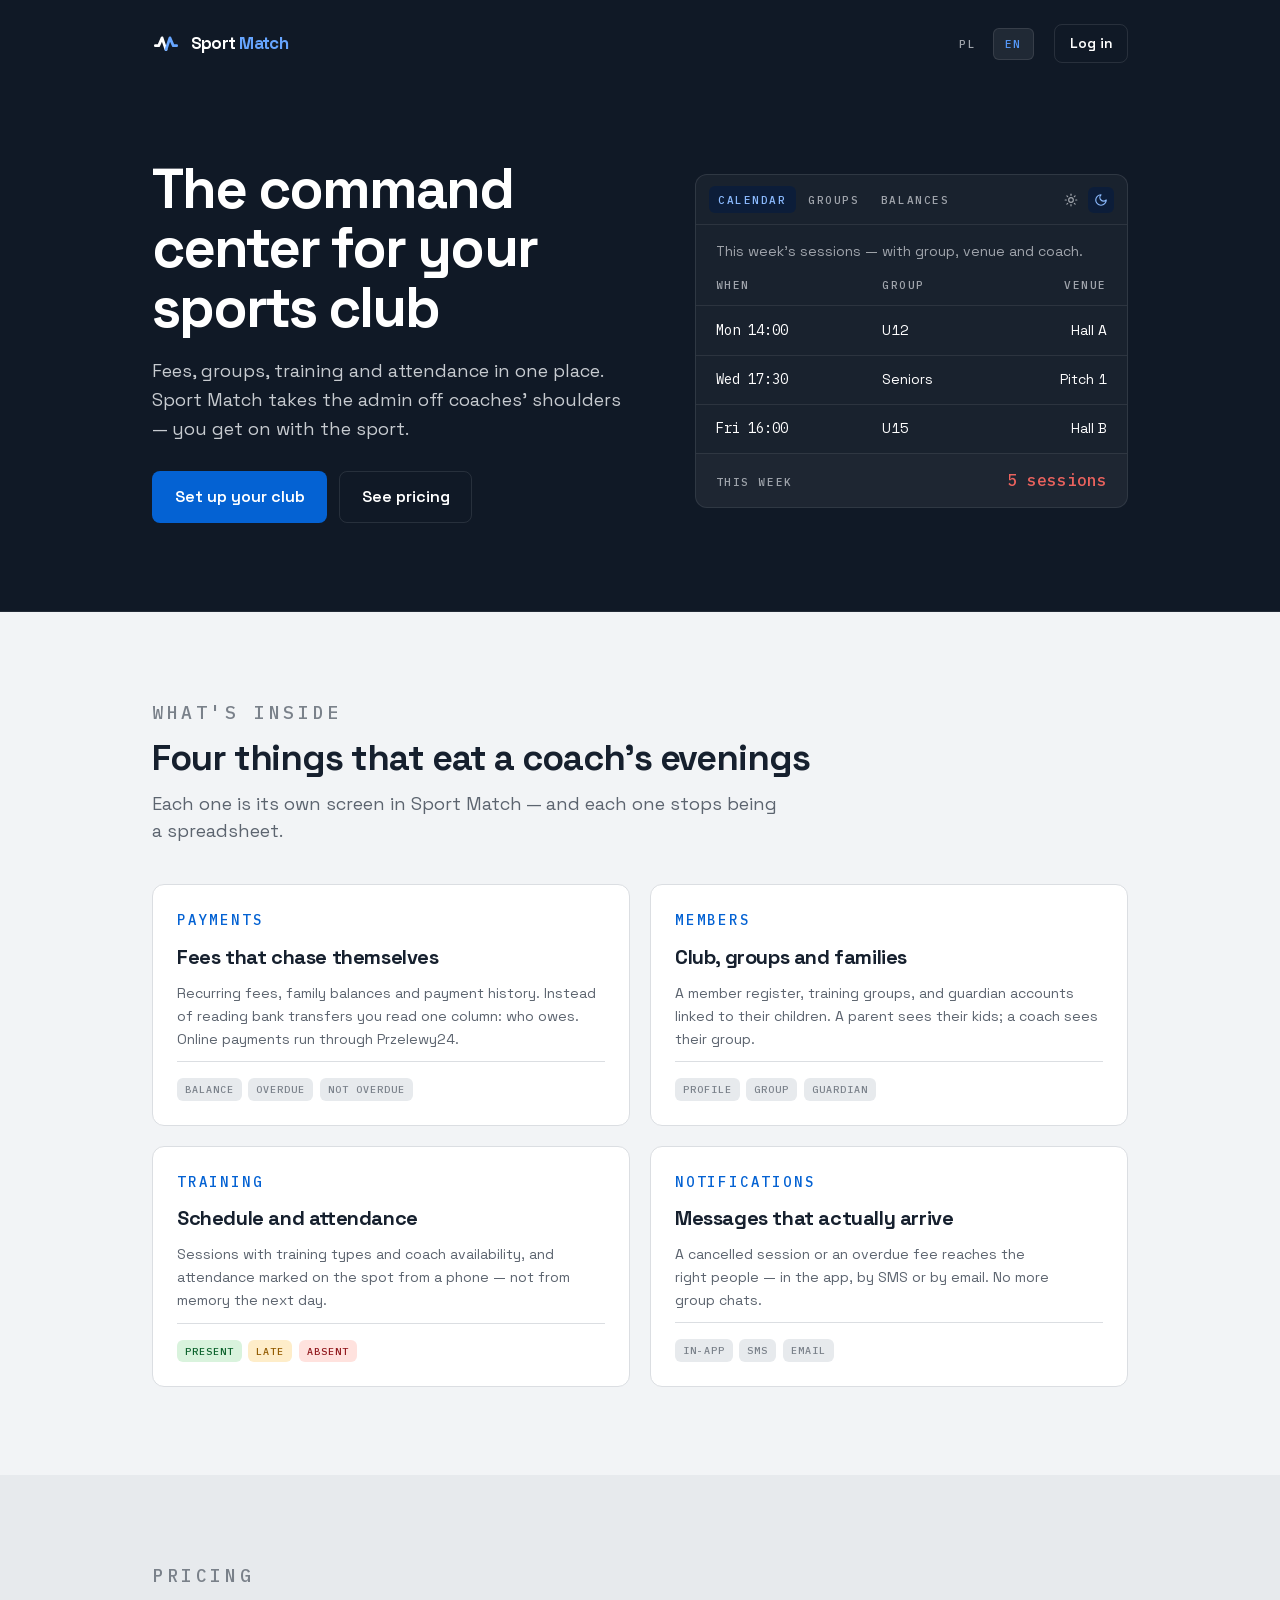
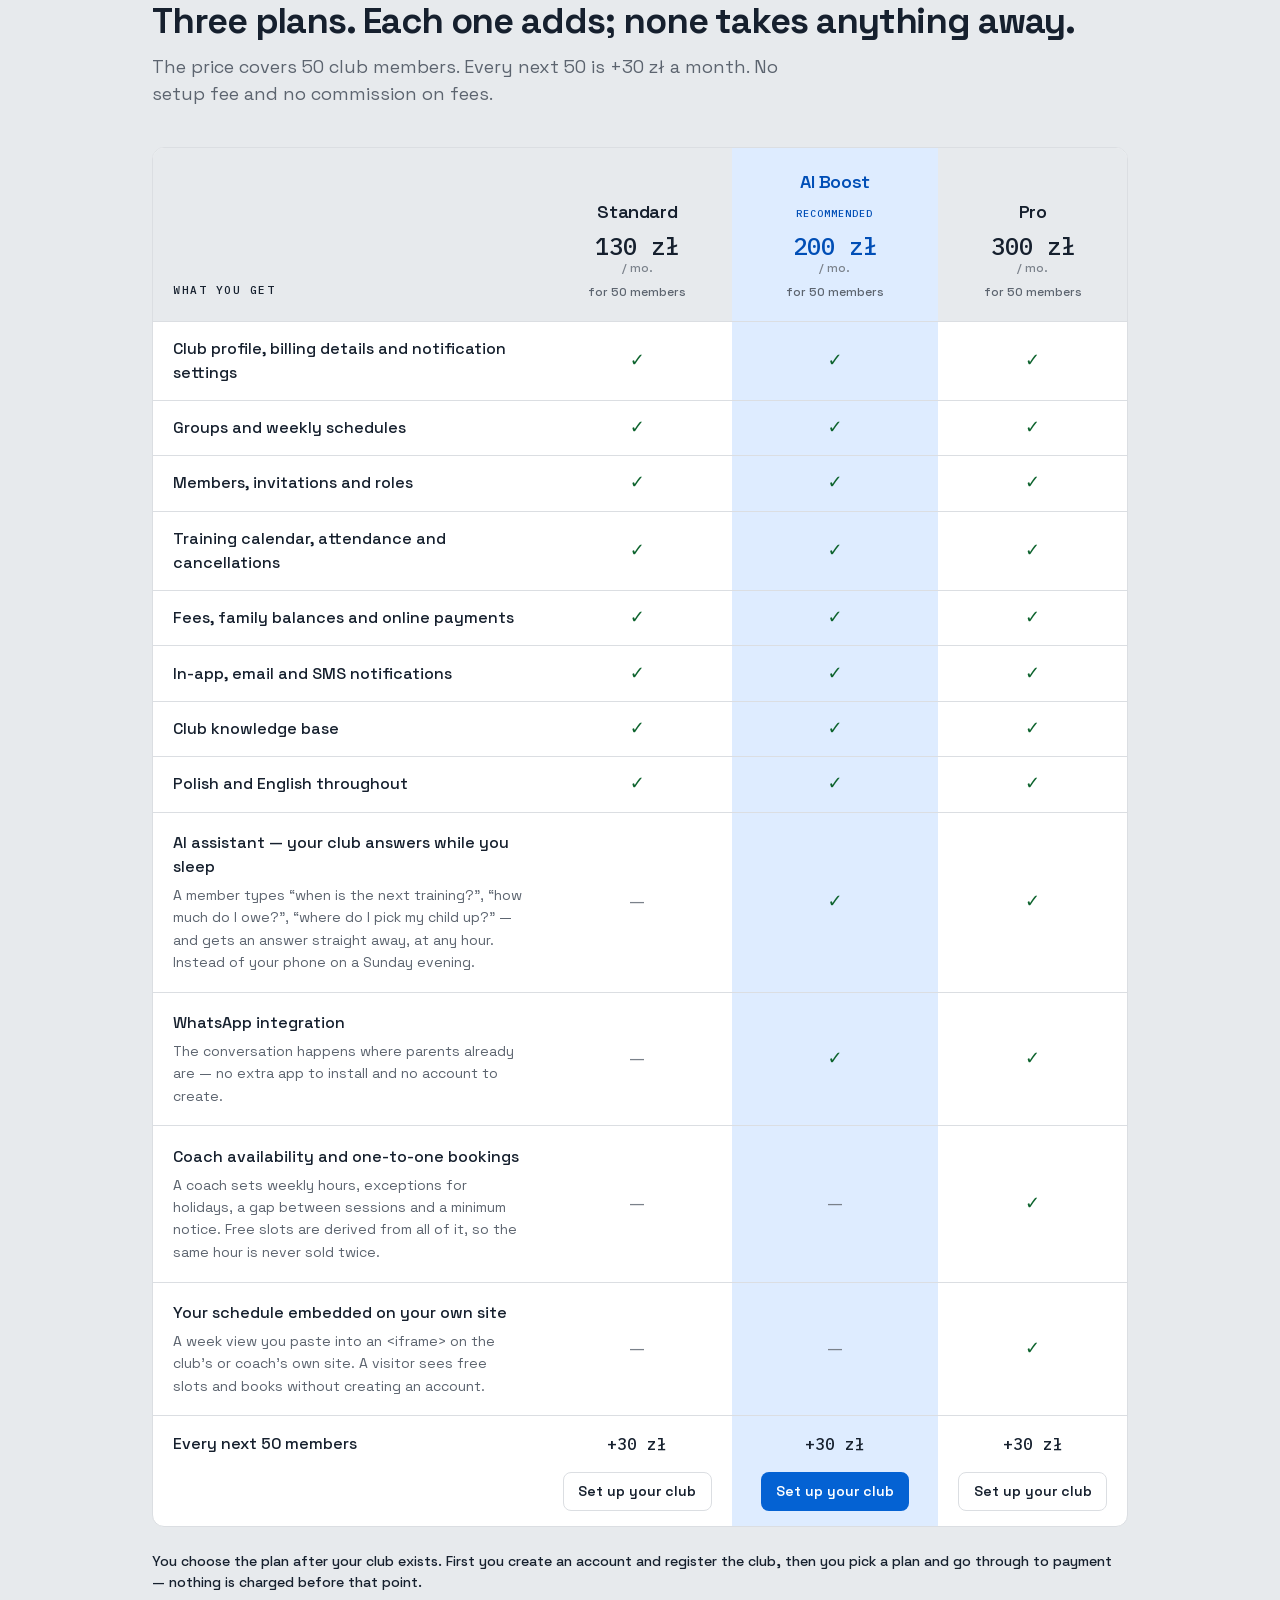
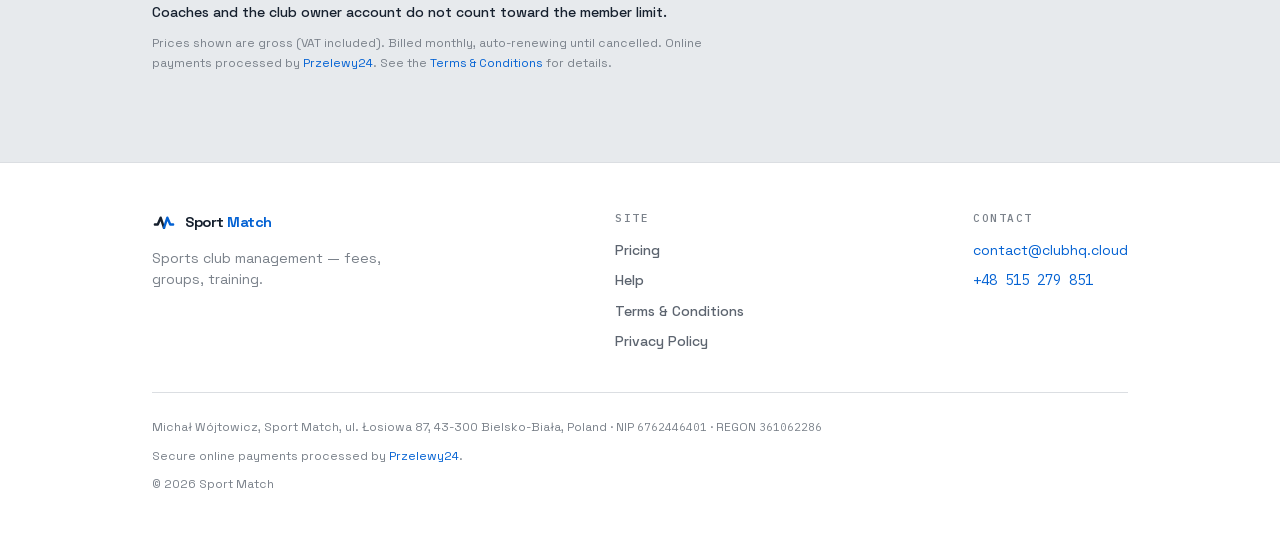
==== commit 6a8a887e: "Help" ====
--- a/index.html
+++ b/index.html
@@ -551,6 +551,8 @@
                     <p class="col-label" lang="en">Site</p>
                     <a href="#pricing" lang="pl">Cennik</a>
                     <a href="#pricing" lang="en">Pricing</a>
+                    <a href="pomoc/" lang="pl">Pomoc</a>
+                    <a href="help/" lang="en">Help</a>
                     <a href="regulamin.html" lang="pl">Regulamin</a>
                     <a href="terms-and-conditions.html" lang="en">Terms &amp; Conditions</a>
                     <a href="polityka-prywatnosci.html" lang="pl">Polityka Prywatności</a>
--- a/style.css
+++ b/style.css
@@ -1338,6 +1338,275 @@
 .legal th { color: var(--text-primary); font-weight: 600; }
 
 /* ===========================================================================
+   Help pages — /pomoc/ and /help/, generated by tools/help/build.py.
+
+   The install article shows one browser's guide at a time (help-assets/help.js).
+   Screenshots carry a ring over the control each step asks to tap; its box comes
+   from the automation that took the screenshot, as percentages, so it scales
+   with the image.
+   =========================================================================== */
+
+.help {
+    padding-block: 3rem 5rem;
+}
+
+.help .container { max-width: var(--container-prose); }
+
+.help h1 {
+    font-size: var(--text-section);
+    margin-bottom: .75rem;
+}
+
+.help-lead {
+    color: var(--text-secondary);
+    font-size: var(--text-lg);
+    line-height: 1.6;
+    margin-bottom: 2rem;
+}
+
+.help-crumbs,
+.help-label,
+.help-back {
+    font-family: var(--font-mono);
+    font-size: 11px;
+    font-weight: 500;
+    letter-spacing: .14em;
+    text-transform: uppercase;
+    color: var(--text-tertiary);
+}
+
+.help-crumbs { margin-bottom: 1.25rem; }
+.help-crumbs a,
+.help-back { color: var(--text-tertiary); }
+.help-crumbs a:hover,
+.help-back:hover { color: var(--accent-text); }
+
+/* Browser + orientation pickers -------------------------------------------- */
+
+.help-controls {
+    padding: 1.25rem;
+    margin-bottom: 2.5rem;
+    background: var(--surface-card);
+    border: 1px solid var(--border-subtle);
+    border-radius: var(--radius-xl);
+}
+
+.help-label { margin-bottom: .6rem; }
+
+.help-chips {
+    display: flex;
+    flex-wrap: wrap;
+    gap: .5rem;
+}
+
+.help-chip,
+.help-segmented button {
+    font: inherit;
+    font-size: var(--text-sm);
+    padding: .45rem .8rem;
+    border: 1px solid var(--border-default);
+    border-radius: 999px;
+    background: transparent;
+    color: var(--text-secondary);
+    cursor: pointer;
+    transition: background-color var(--dur-color), color var(--dur-color), border-color var(--dur-color);
+}
+
+.help-chip:hover,
+.help-segmented button:hover { border-color: var(--accent-text); color: var(--text-primary); }
+
+.help-chip[aria-pressed="true"],
+.help-segmented button[aria-pressed="true"] {
+    background: var(--action-primary);
+    border-color: var(--action-primary);
+    color: #fff;
+}
+
+.help-hint {
+    margin-top: .6rem;
+    font-size: var(--text-xs);
+    color: var(--text-tertiary);
+}
+
+.help-orientation { margin-top: 1.25rem; }
+.help-orientation[hidden] { display: none; }
+
+.help-segmented {
+    display: inline-flex;
+    gap: .35rem;
+}
+
+/* Guides ------------------------------------------------------------------ */
+
+.help-guide { margin-bottom: 3rem; }
+.help-guide[hidden] { display: none; }
+
+.help-guide h2 {
+    font-size: var(--text-xl);
+    margin-bottom: 1.25rem;
+}
+
+/* With the picker on screen, the chosen chip already names the guide. */
+.help-js .help-guide h2 {
+    position: absolute;
+    width: 1px;
+    height: 1px;
+    overflow: hidden;
+    clip-path: inset(50%);
+}
+
+.help-steps {
+    list-style: none;
+    margin: 0;
+    padding: 0;
+    display: grid;
+    gap: 1.75rem;
+}
+
+/* Portrait unless the page (or the reader) says landscape; without JS only portrait. */
+.help-steps[data-orientation="landscape"],
+.help-landscape .help-steps[data-orientation="portrait"] { display: none; }
+.help-landscape .help-steps[data-orientation="landscape"] { display: grid; }
+
+.help-step-head {
+    display: flex;
+    align-items: center;
+    gap: .85rem;
+}
+
+.help-step-head p {
+    flex: 1;
+    min-width: 0;
+    color: var(--text-secondary);
+    line-height: 1.55;
+}
+
+.help-step-head b { color: var(--text-primary); font-weight: 600; }
+
+.help-step-num {
+    flex-shrink: 0;
+    display: grid;
+    place-items: center;
+    width: 1.75rem;
+    height: 1.75rem;
+    border-radius: 999px;
+    background: var(--accent-soft-bg);
+    color: var(--accent-soft-fg);
+    font-family: var(--font-mono);
+    font-size: var(--text-sm);
+    font-weight: 500;
+}
+
+.help-step-icon {
+    flex-shrink: 0;
+    display: grid;
+    place-items: center;
+    width: 2.5rem;
+    height: 2.5rem;
+    border: 1px solid var(--border-subtle);
+    border-radius: var(--radius-lg);
+    color: var(--accent-text);
+}
+
+.help-step-icon .icon { width: 1.25rem; height: 1.25rem; }
+
+.help-shot {
+    margin: 1rem 0 0 2.6rem;
+}
+
+.help-shot-frame {
+    position: relative;
+    display: inline-block;
+    max-width: 100%;
+    overflow: hidden;
+    border-radius: 1.25rem;
+    border: 1px solid var(--border-subtle);
+    box-shadow: var(--shadow-lg);
+    line-height: 0;
+}
+
+.help-shot img { display: block; max-width: 100%; height: auto; }
+.help-shot--portrait img { width: 17.5rem; }
+.help-shot--landscape img { width: 35rem; }
+.help-shot--home img { width: 15rem; }
+
+.help-ring {
+    position: absolute;
+    border: 3px solid oklch(65% .22 25);
+    border-radius: .6rem;
+    box-shadow: 0 0 0 4px oklch(65% .22 25 / .25);
+    animation: help-ring 1.8s var(--ease-brand) infinite;
+    pointer-events: none;
+}
+
+@keyframes help-ring {
+    0%, 100% { box-shadow: 0 0 0 3px oklch(65% .22 25 / .3); }
+    50%      { box-shadow: 0 0 0 9px oklch(65% .22 25 / 0); }
+}
+
+@media (max-width: 40rem) {
+    .help-shot { margin-left: 0; }
+    .help-shot--portrait img { width: 15rem; }
+}
+
+/* FAQ, footer actions, index -------------------------------------------------- */
+
+.help-faqs h2 {
+    font-size: var(--text-xl);
+    margin-bottom: 1rem;
+}
+
+.help-faq {
+    border-bottom: 1px solid var(--border-subtle);
+    padding-block: .9rem;
+}
+
+.help-faq summary {
+    cursor: pointer;
+    font-weight: 600;
+    color: var(--text-primary);
+}
+
+.help-faq p {
+    margin-top: .6rem;
+    color: var(--text-secondary);
+    line-height: 1.65;
+}
+
+.help-actions {
+    margin-top: 2.5rem;
+    display: flex;
+    flex-wrap: wrap;
+    align-items: center;
+    gap: 1.5rem;
+}
+
+.help-index {
+    list-style: none;
+    margin: 0;
+    padding: 0;
+    display: grid;
+    gap: .75rem;
+}
+
+.help-index a {
+    display: flex;
+    gap: 1rem;
+    align-items: flex-start;
+    padding: 1.1rem 1.25rem;
+    background: var(--surface-card);
+    border: 1px solid var(--border-subtle);
+    border-radius: var(--radius-xl);
+    color: var(--text-secondary);
+    transition: border-color var(--dur-color);
+}
+
+.help-index a:hover { border-color: var(--accent-text); text-decoration: none; }
+.help-index strong { display: block; color: var(--text-primary); margin-bottom: .25rem; }
+.help-index-icon { color: var(--accent-text); flex-shrink: 0; }
+.help-index-icon .icon { width: 1.5rem; height: 1.5rem; }
+
+/* ===========================================================================
    Bilingual display.
 
    Only the inactive language is hidden. Showing the active one by setting
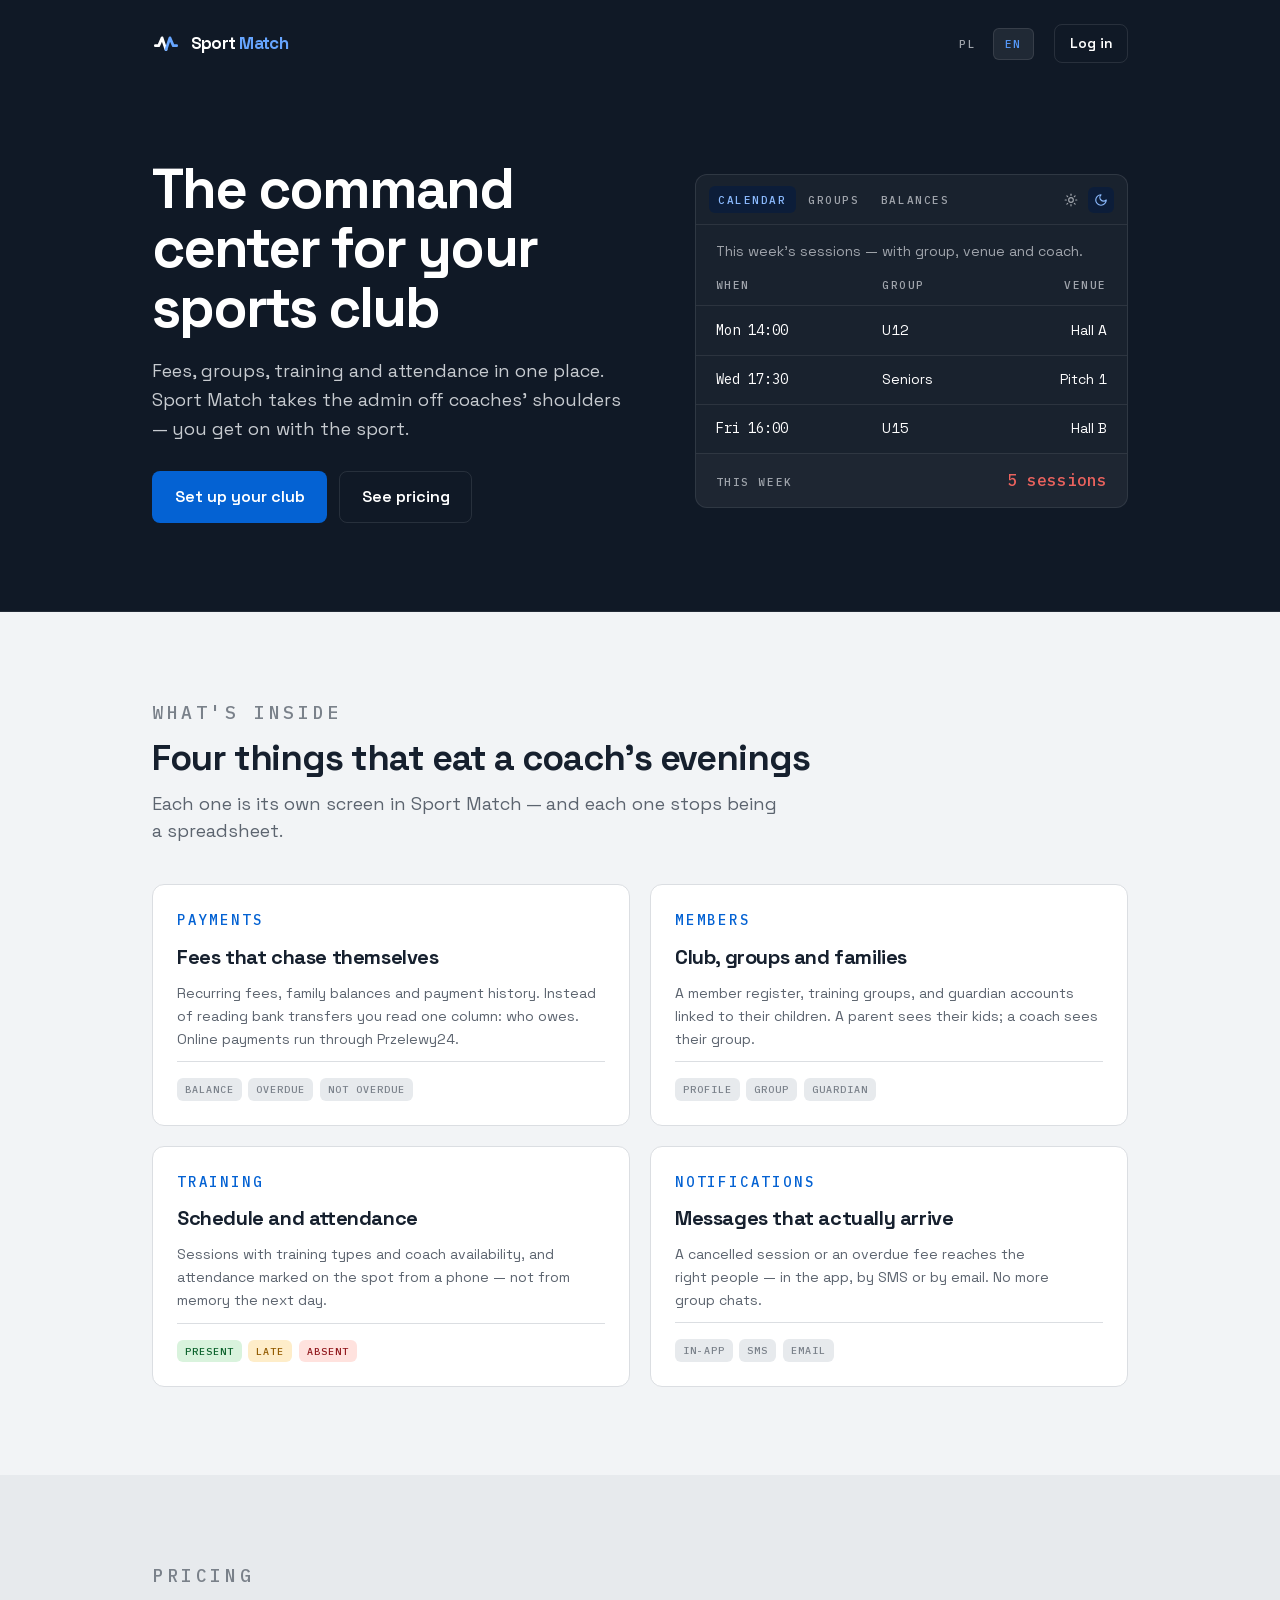
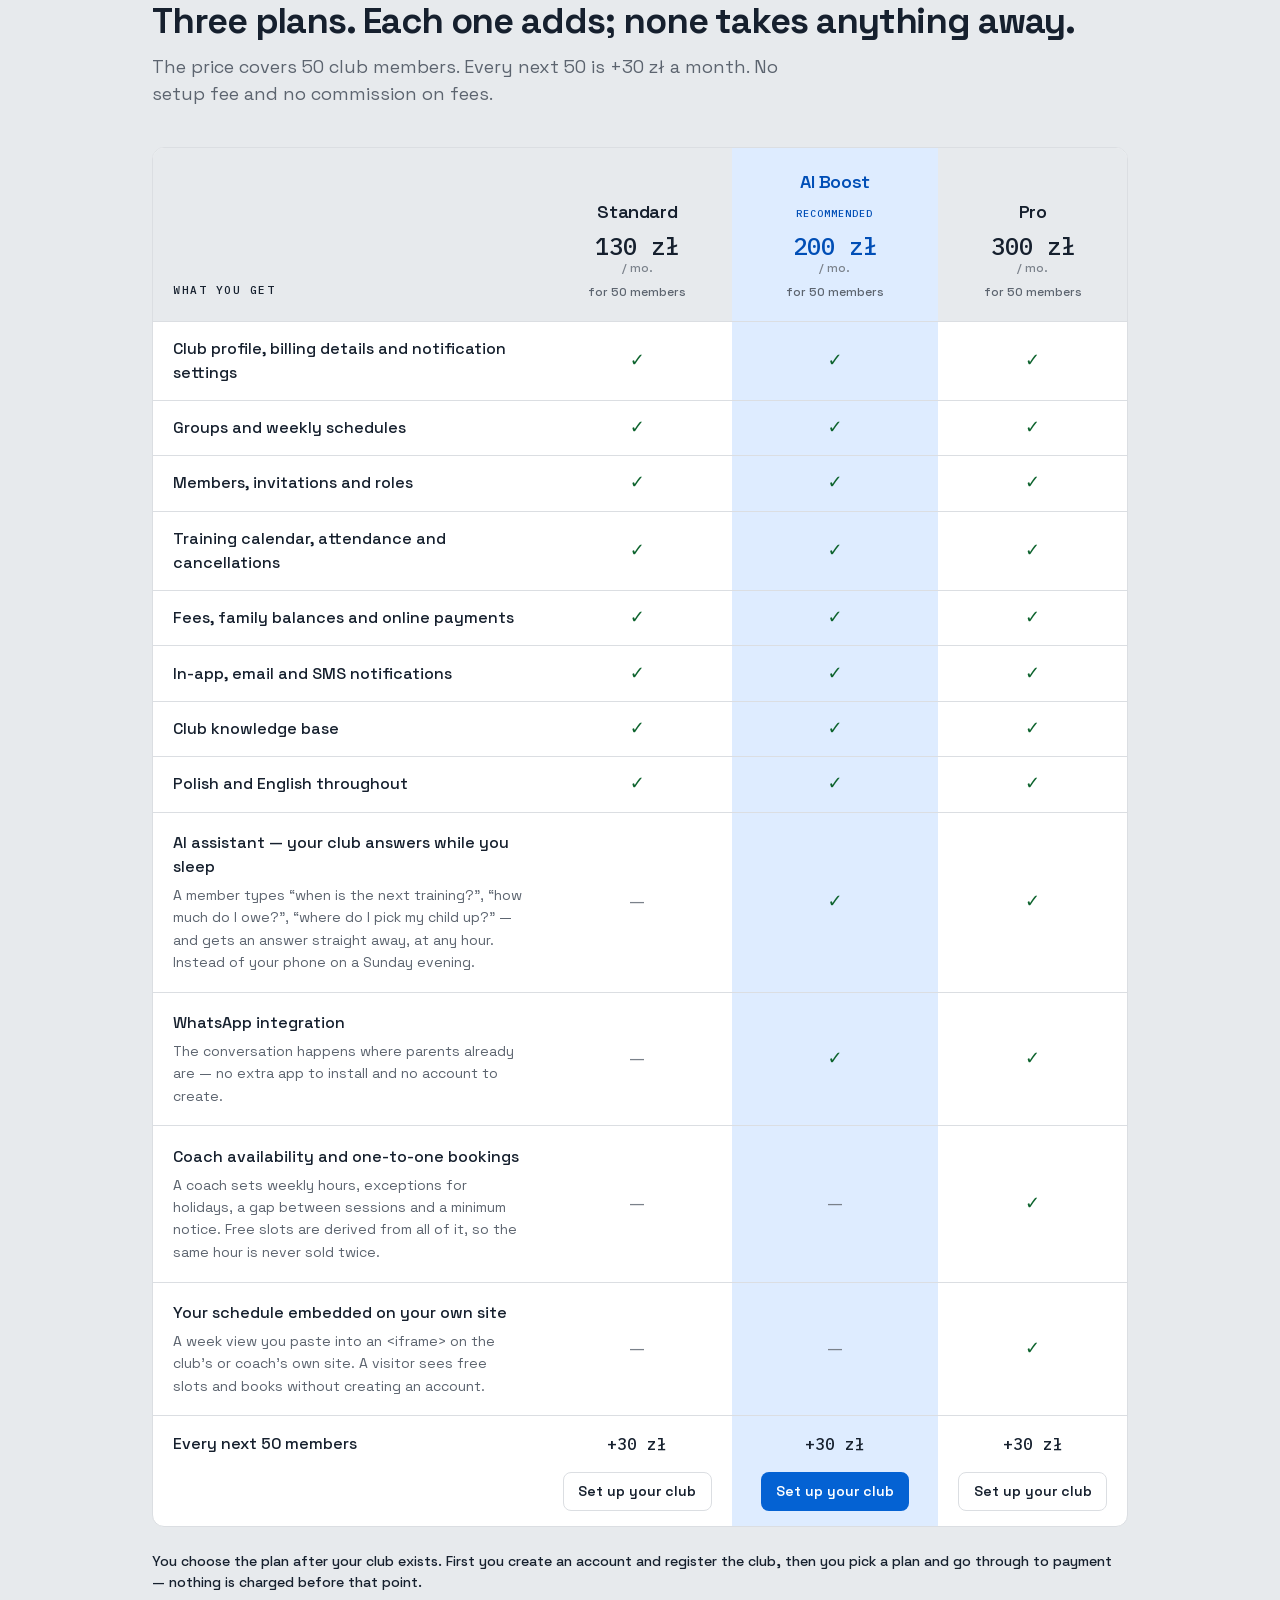
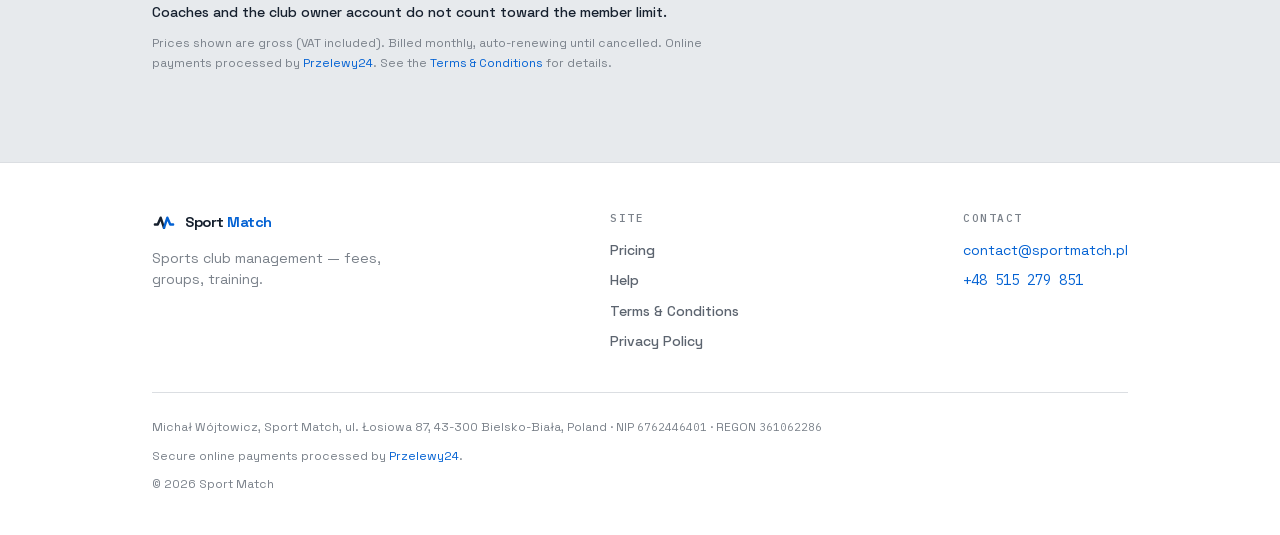
==== commit f337f7a4: "new domain" ====
--- a/index.html
+++ b/index.html
@@ -562,8 +562,8 @@
                 <div class="footer-contact">
                     <p class="col-label" lang="pl">Kontakt</p>
                     <p class="col-label" lang="en">Contact</p>
-                    <a href="mailto:kontakt@clubhq.cloud" lang="pl">kontakt@clubhq.cloud</a>
-                    <a href="mailto:contact@clubhq.cloud" lang="en">contact@clubhq.cloud</a>
+                    <a href="mailto:kontakt@sportmatch.pl" lang="pl">kontakt@sportmatch.pl</a>
+                    <a href="mailto:contact@sportmatch.pl" lang="en">contact@sportmatch.pl</a>
                     <a class="data-num" href="tel:+48515279851">+48 515 279 851</a>
                 </div>
             </div>
--- a/style.css
+++ b/style.css
@@ -1468,6 +1468,10 @@
 .help-landscape .help-steps[data-orientation="portrait"] { display: none; }
 .help-landscape .help-steps[data-orientation="landscape"] { display: grid; }
 
+/* Without this a grid item is at least as wide as its content, so a landscape
+   phone (35rem) would push the page sideways on a narrow screen. */
+.help-step { min-width: 0; }
+
 .help-step-head {
     display: flex;
     align-items: center;
@@ -1514,8 +1518,101 @@
     margin: 1rem 0 0 2.6rem;
 }
 
-.help-shot-frame {
+/* The screenshot inside a drawn phone. Every size is in cqi — a fraction of the
+   phone's own width — so the bezel, the screen corners and the camera keep their
+   proportions at any size. Proportions are the iPhone 17 (screen corner ≈ 13.7% of
+   its short side, Dynamic Island 125×37 pt at 11 pt from the top) and the Pixel 10
+   Pro (a punch-hole camera, which its landscape capture already shows as a black
+   band on the left). Landscape is the phone turned with its top to the left, as the
+   captures were: the camera moves to the left edge and the side buttons to the top
+   and bottom. */
+
+.help-device {
+    container-type: inline-size;
+    width: 17.5rem;
+    max-width: 100%;
+    padding: 1px 2px;          /* room for the side buttons */
+}
+
+.help-device--landscape { width: 35rem; }
+
+.help-device-body {
+    --bezel: 4.3cqi;
+    --radius: 12.8cqi;
+    --rim: #4a4a4e;
+    --button: #3a3a3e;
     position: relative;
+    padding: var(--bezel);
+    border-radius: calc(var(--radius) + var(--bezel));
+    background: #0b0b0c;
+    box-shadow:
+        0 0 0 max(1.5px, .55cqi) var(--rim),
+        var(--shadow-lg);
+}
+
+.help-device--iphone.help-device--landscape .help-device-body { --bezel: 2cqi; --radius: 6cqi; }
+.help-device--pixel .help-device-body { --bezel: 3.4cqi; --radius: 9cqi; --rim: #2e2e31; }
+.help-device--pixel.help-device--landscape .help-device-body { --bezel: 1.55cqi; --radius: 4cqi; }
+
+.help-device-screen {
+    position: relative;
+    overflow: hidden;
+    border-radius: var(--radius);
+    line-height: 0;
+    background: #000;
+}
+
+.help-device-screen img { display: block; width: 100%; height: auto; }
+
+/* Camera cut-out. */
+.help-device-camera {
+    position: absolute;
+    background: #000;
+    border-radius: 999px;
+    pointer-events: none;
+}
+
+.help-device--iphone.help-device--portrait .help-device-camera {
+    top: 1.26%; left: 50%; width: 31.1%; height: 4.23%;
+    transform: translateX(-50%);
+}
+
+.help-device--iphone.help-device--landscape .help-device-camera {
+    left: 1.26%; top: 50%; height: 31.1%; width: 4.23%;
+    transform: translateY(-50%);
+}
+
+.help-device--pixel.help-device--portrait .help-device-camera {
+    top: 1.5%; left: 50%; width: 3.4%; aspect-ratio: 1;
+    transform: translateX(-50%);
+}
+
+.help-device--pixel.help-device--landscape .help-device-camera {
+    left: 2.75%; top: 50%; height: 3.4%; aspect-ratio: 1;
+    transform: translate(-50%, -50%);
+}
+
+/* Side buttons: ::before is the power button, ::after the volume rocker. */
+.help-device-body::before,
+.help-device-body::after {
+    content: "";
+    position: absolute;
+    background: var(--button);
+    border-radius: 1cqi;
+}
+
+.help-device--portrait .help-device-body::before { right: -1.3cqi; top: 27%; width: 1cqi; height: 12%; }
+.help-device--portrait .help-device-body::after  { left: -1.3cqi;  top: 24%; width: 1cqi; height: 10%; }
+.help-device--pixel.help-device--portrait .help-device-body::before { top: 20%; height: 7%; }
+.help-device--pixel.help-device--portrait .help-device-body::after  { left: auto; right: -1.3cqi; top: 31%; height: 14%; }
+
+.help-device--landscape .help-device-body::before { top: -.6cqi; left: 27%; height: .45cqi; width: 12%; }
+.help-device--landscape .help-device-body::after  { bottom: -.6cqi; left: 24%; height: .45cqi; width: 10%; }
+.help-device--pixel.help-device--landscape .help-device-body::before { left: 20%; width: 7%; }
+.help-device--pixel.help-device--landscape .help-device-body::after  { bottom: auto; top: -.6cqi; left: 31%; width: 14%; }
+
+/* The home-screen result is a crop, not a whole screen, so it gets plain corners. */
+.help-shot-crop {
     display: inline-block;
     max-width: 100%;
     overflow: hidden;
@@ -1525,10 +1622,7 @@
     line-height: 0;
 }
 
-.help-shot img { display: block; max-width: 100%; height: auto; }
-.help-shot--portrait img { width: 17.5rem; }
-.help-shot--landscape img { width: 35rem; }
-.help-shot--home img { width: 15rem; }
+.help-shot-crop img { display: block; width: 15rem; max-width: 100%; height: auto; }
 
 .help-ring {
     position: absolute;
@@ -1546,7 +1640,7 @@
 
 @media (max-width: 40rem) {
     .help-shot { margin-left: 0; }
-    .help-shot--portrait img { width: 15rem; }
+    .help-device--portrait { width: 15rem; }
 }
 
 /* FAQ, footer actions, index -------------------------------------------------- */
